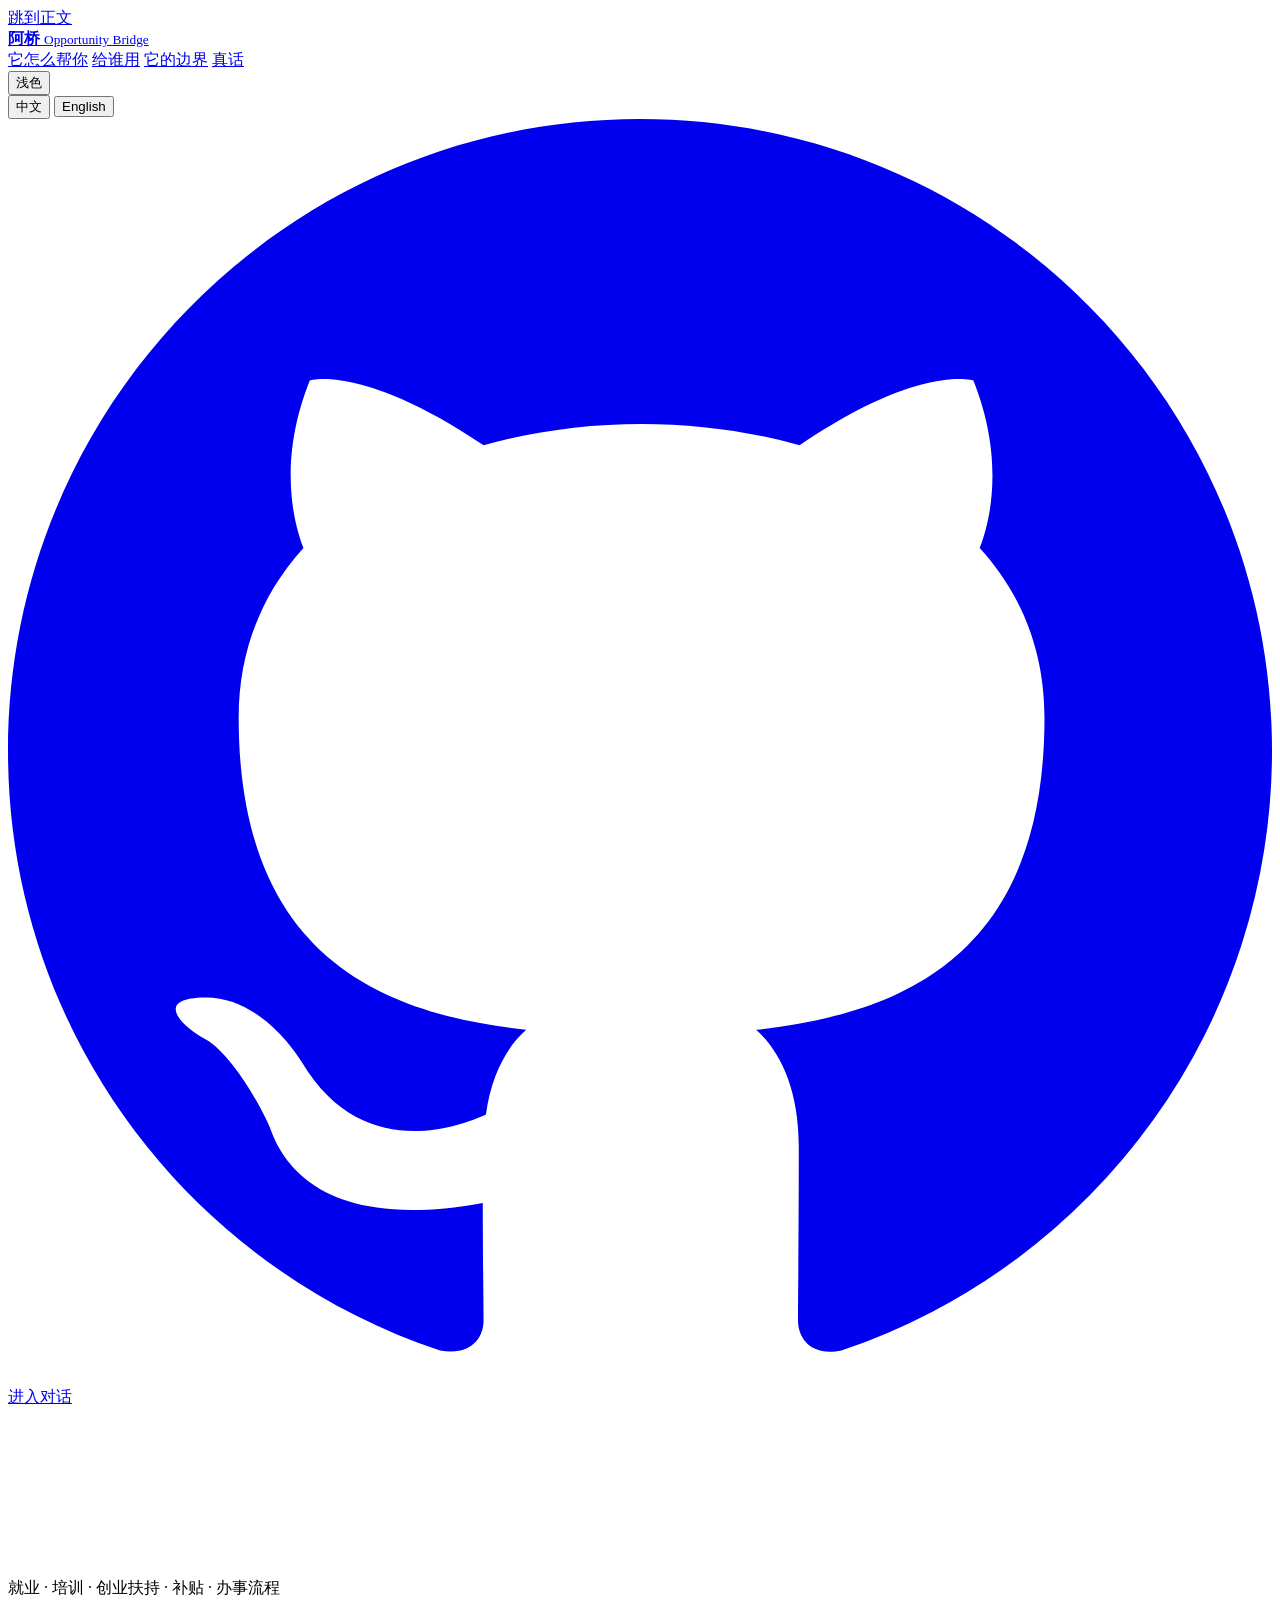
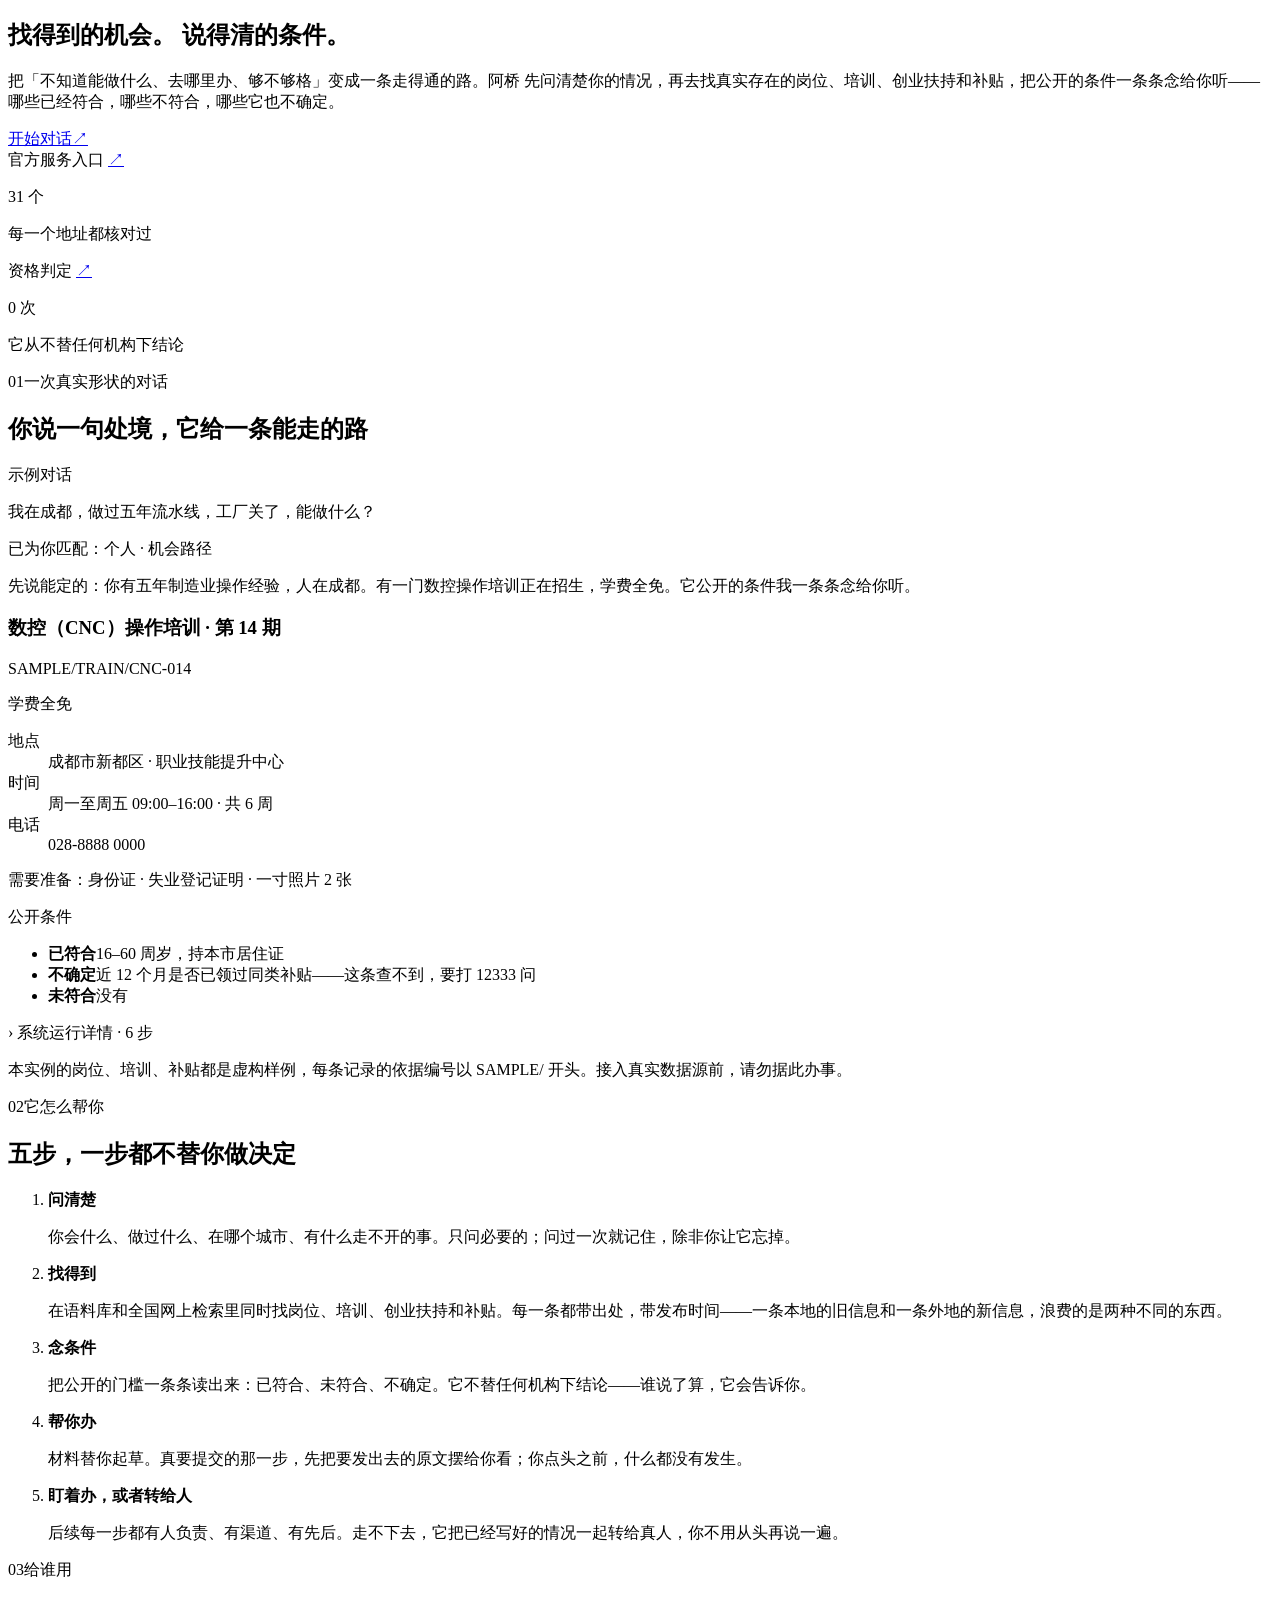
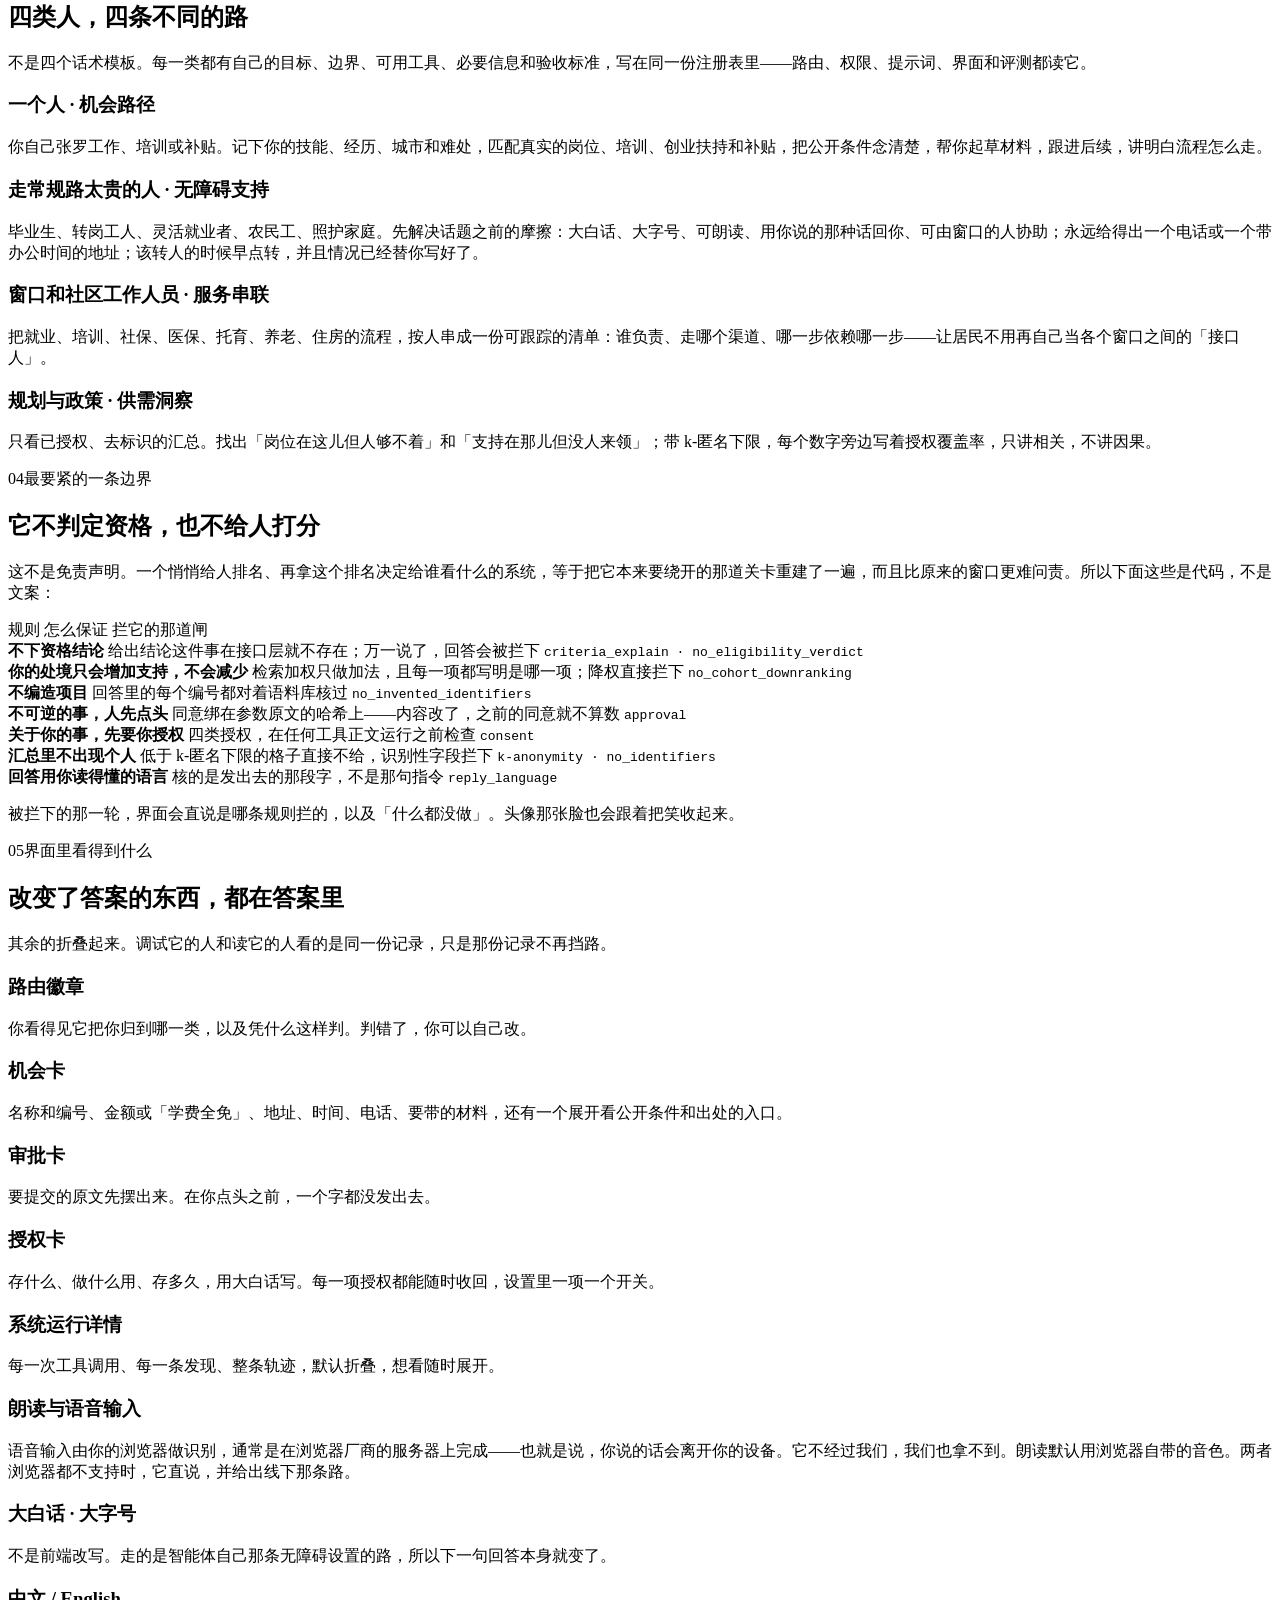
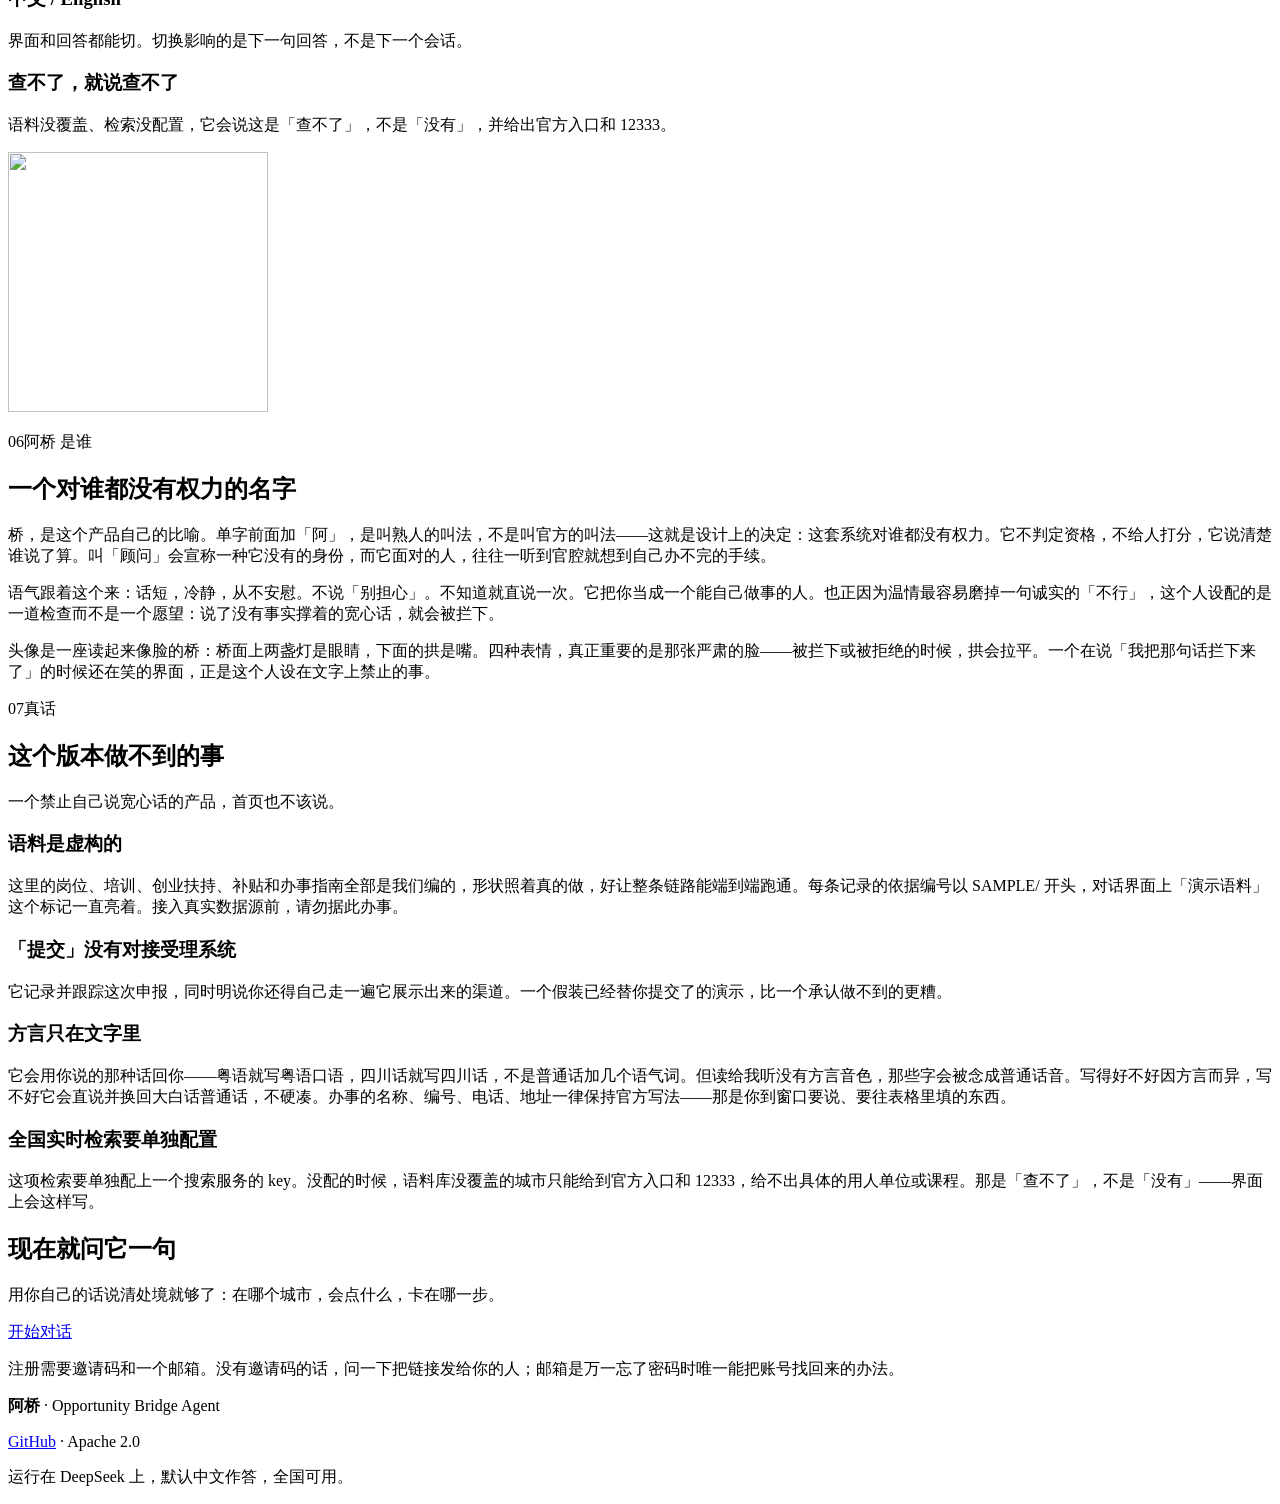
==== web/static/index.html @ f8ba8b07 "Stop the product telling people things that are not true Five findings from one review pass, each wi" ====
<!doctype html>
<html lang="zh-CN">
<head>
<meta charset="utf-8">
<meta name="viewport" content="width=device-width, initial-scale=1, viewport-fit=cover">
<title>阿桥 · Opportunity Bridge Agent</title>
<meta name="description" content="阿桥 把「不知道能做什么、去哪里办、够不够格」变成一条走得通的路：问清情况、找到真实的岗位培训补贴、把公开条件一条条念出来、帮你办完。它不判定资格，也不给人打分。">
<meta name="color-scheme" content="light dark">
<link rel="stylesheet" href="/tokens.css">
<link rel="stylesheet" href="/home.css">
<link rel="stylesheet" href="/avatar.css">
<!-- Set from avatar.js at boot so the tab icon and the in-page mark cannot drift. -->
<link rel="icon" id="favicon" href="data:,">
</head>
<body>

<!-- Two things have to happen before the first paint, or the reader sees them
     happen: the theme (otherwise a dark reader gets a white flash) and the `js`
     class (which is what lets the reveal animations start hidden — without it
     they must start VISIBLE, so a page whose script never arrives is still a
     page and not a blank column). Deliberately not a module: modules are
     deferred, and deferred is after the paint we are trying to get in front of. -->
<script>
  document.documentElement.classList.add("js");
  try {
    var th = localStorage.getItem("oba.theme");
    document.documentElement.dataset.theme =
      ["system", "light", "dark"].indexOf(th) >= 0 ? th : "light";
    if (localStorage.getItem("oba.locale") === "en") document.documentElement.lang = "en";
  } catch (e) { document.documentElement.dataset.theme = "light"; }
</script>

<a class="skip" href="#main" data-i18n="a11y.skipToMain">跳到正文</a>

<header class="nav">
  <div class="wrap nav-in">
    <a class="brand" href="/">
      <span class="brand-mark" id="navAvatar" aria-hidden="true"></span>
      <span class="brand-text">
        <b data-i18n="app.name">阿桥</b>
        <small>Opportunity Bridge</small>
      </span>
    </a>

    <nav class="nav-links" aria-label="Sections">
      <a href="#how" data-i18n="home.nav.how">它怎么帮你</a>
      <a href="#who" data-i18n="home.nav.who">给谁用</a>
      <a href="#boundary" data-i18n="home.nav.boundary">它的边界</a>
      <a href="#limits" data-i18n="home.nav.limits">真话</a>
    </nav>

    <div class="nav-tools">
      <!-- No data-i18n: the label is one of three strings depending on state,
           so setThemeLabel owns it, the same way the app's gate heading works. -->
      <button type="button" id="themeBtn" class="ghost" aria-live="polite">浅色</button>
      <div class="lang" role="group" data-i18n-aria="a11y.language" aria-label="语言">
        <button type="button" class="ghost" data-lang="zh-CN">中文</button>
        <button type="button" class="ghost" data-lang="en">English</button>
      </div>
      <!-- One icon, and it links somewhere that exists. The reference puts four
           social marks here; 阿桥 has a public repository and no Discord, no
           Reddit and no Twitter, and drawing marks for accounts nobody can
           follow is a lie told in SVG. -->
      <a class="nav-icon" href="https://github.com/damonleelcx/Opportunity-Bridge-Agent"
         rel="noopener" data-i18n-aria="a11y.sourceCode" aria-label="GitHub">
        <svg viewBox="0 0 16 16" fill="currentColor" aria-hidden="true"><path d="M8 0C3.58 0 0 3.58 0 8c0 3.54 2.29 6.53 5.47 7.59.4.07.55-.17.55-.38 0-.19-.01-.82-.01-1.49-2.01.37-2.53-.49-2.69-.94-.09-.23-.48-.94-.82-1.13-.28-.15-.68-.52-.01-.53.63-.01 1.08.58 1.23.82.72 1.21 1.87.87 2.33.66.07-.52.28-.87.51-1.07-1.78-.2-3.64-.89-3.64-3.95 0-.87.31-1.59.82-2.15-.08-.2-.36-1.02.08-2.12 0 0 .67-.21 2.2.82.64-.18 1.32-.27 2-.27s1.36.09 2 .27c1.53-1.04 2.2-.82 2.2-.82.44 1.1.16 1.92.08 2.12.51.56.82 1.27.82 2.15 0 3.07-1.87 3.75-3.65 3.95.29.25.54.73.54 1.48 0 1.07-.01 1.93-.01 2.2 0 .21.15.46.55.38A8.01 8.01 0 0 0 16 8c0-4.42-3.58-8-8-8z"/></svg>
      </a>
      <a class="cta cta-sm" href="/app" data-i18n="home.cta.enter">进入对话</a>
    </div>
  </div>
</header>

<main id="main">

<!-- ── hero ──────────────────────────────────────────────────────────────── -->
<section class="hero">
  <!-- Dust, then the bubble, then the words. The bubble is the only thing on
       this page with colour in it, which is the whole composition: plain white
       type over one luminous object. Tinting the headline would flatten it. -->
  <div class="stars" aria-hidden="true"></div>

  <!-- The bubble. ThreeUI's "Liquid Form" shader, raymarched on WebGL and
       tinted from the page's own --bub-* tokens, so it is gold on the dark
       theme and violet on the light one. Vendored (MIT) rather than depended
       on; see the header of liquid-form.js for the source and for what was
       changed. Replaces a video of a recorded mockup, whose usable crop turned
       out to sit entirely inside the bubble and so carried no silhouette. -->
  <div class="bubble-wrap" aria-hidden="true">
    <canvas class="bubble-gl"></canvas>
  </div>
  </div>
  </div>

  <div class="wrap hero-in">
    <p class="eyebrow reveal" data-i18n="home.hero.eyebrow">就业 · 培训 · 创业扶持 · 补贴 · 办事流程</p>

    <h1 class="reveal">
      <span data-i18n="home.hero.title">找得到的机会。</span>
      <span data-i18n="home.hero.title2">说得清的条件。</span>
    </h1>

    <p class="lede reveal" data-i18n="home.hero.lede">把「不知道能做什么、去哪里办、够不够格」变成一条走得通的路。阿桥 先问清楚你的情况，再去找真实存在的岗位、培训、创业扶持和补贴，把公开的条件一条条念给你听——哪些已经符合，哪些不符合，哪些它也不确定。</p>

    <div class="hero-act reveal">
      <a class="cta cta-lg" href="/app"><span data-i18n="home.hero.start">开始对话</span><span class="cta-arrow" aria-hidden="true">↗</span></a>
    </div>

  </div>

  <!-- A sibling of .hero-in, not a child of it. Absolute positioning resolves
       against the nearest POSITIONED ancestor, and .hero-in is relative — so
       while these lived inside it they were pinned to the text block and landed
       across the headline at every width. Out here the containing block is
       .hero, which is the tall one with the bubble in it.

       Above 860px the wrapper dissolves (display: contents) and each panel
       floats over the bubble where the reference puts them. Below that it
       becomes a real grid and they stack under the button, because two absolute
       panels over a bubble is a desktop composition and on a phone it is just
       three things on top of each other. -->
  <div class="stats">

      <!-- Both numbers are real. 31 is the count in data/service_directory.json;
           0 is the number of eligibility verdicts this product will ever issue,
           which is the thesis of the whole thing and the only figure worth
           setting that large. -->
      <div class="stat stat-a glass reveal">
        <div class="stat-top">
          <span class="stat-label" data-i18n="home.stat.aLabel">官方服务入口</span>
          <a class="stat-go" href="#how" aria-hidden="true" tabindex="-1">↗</a>
        </div>
        <p class="stat-val" data-i18n="home.stat.aVal">31 个</p>
        <p class="stat-sub" data-i18n="home.stat.aSub">每一个地址都核对过</p>
        <div class="stat-bar"><i style="width:100%"></i></div>
      </div>

      <div class="stat stat-b glass reveal">
        <div class="stat-top">
          <span class="stat-label" data-i18n="home.stat.bLabel">资格判定</span>
          <a class="stat-go" href="#boundary" aria-hidden="true" tabindex="-1">↗</a>
        </div>
        <p class="stat-val" data-i18n="home.stat.bVal">0 次</p>
        <p class="stat-sub" data-i18n="home.stat.bSub">它从不替任何机构下结论</p>
        <div class="stat-bar"><i style="width:0"></i></div>
      </div>
  </div>
</section>

<!-- ── what it actually looks like ───────────────────────────────────────── -->
<section class="section preview-sec">
  <div class="wrap">
    <p class="s-label reveal"><span class="s-num">01</span><span data-i18n="home.preview.label">一次真实形状的对话</span></p>
    <h2 class="reveal" data-i18n="home.preview.title">你说一句处境，它给一条能走的路</h2>

    <div class="chat glass reveal">
      <p class="chat-tag" data-i18n="home.preview.sample">示例对话</p>

      <div class="bubble-you" data-i18n="home.preview.ask">我在成都，做过五年流水线，工厂关了，能做什么？</div>

      <div class="turn">
        <span class="turn-face" id="chatAvatar" aria-hidden="true"></span>
        <div class="turn-body">
          <p class="badge" data-i18n="home.preview.badge">已为你匹配：个人 · 机会路径</p>
          <p class="say" data-i18n="home.preview.say">先说能定的：你有五年制造业操作经验，人在成都。有一门数控操作培训正在招生，学费全免。它公开的条件我一条条念给你听。</p>

          <article class="ocard">
            <header class="ocard-head">
              <h3 data-i18n="home.preview.cardTitle">数控（CNC）操作培训 · 第 14 期</h3>
              <span class="ocard-id">SAMPLE/TRAIN/CNC-014</span>
            </header>
            <p class="tag-free" data-i18n="home.preview.free">学费全免</p>
            <dl class="ocard-meta">
              <div><dt data-i18n="home.preview.whereLabel">地点</dt><dd data-i18n="home.preview.where">成都市新都区 · 职业技能提升中心</dd></div>
              <div><dt data-i18n="home.preview.whenLabel">时间</dt><dd data-i18n="home.preview.when">周一至周五 09:00–16:00 · 共 6 周</dd></div>
              <div><dt data-i18n="home.preview.callLabel">电话</dt><dd>028-8888 0000</dd></div>
            </dl>
            <p class="ocard-need" data-i18n="home.preview.need">需要准备：身份证 · 失业登记证明 · 一寸照片 2 张</p>

            <p class="crit-title" data-i18n="home.preview.critTitle">公开条件</p>
            <ul class="crit">
              <li class="is-ok"><b data-i18n="home.preview.metLabel">已符合</b><span data-i18n="home.preview.met">16–60 周岁，持本市居住证</span></li>
              <li class="is-unknown"><b data-i18n="home.preview.unknownLabel">不确定</b><span data-i18n="home.preview.unknown">近 12 个月是否已领过同类补贴——这条查不到，要打 12333 问</span></li>
              <li class="is-unmet"><b data-i18n="home.preview.unmetLabel">未符合</b><span data-i18n="home.preview.unmet">没有</span></li>
            </ul>
          </article>

          <p class="trace" data-i18n="home.preview.trace">› 系统运行详情 · 6 步</p>
        </div>
      </div>

      <p class="chat-foot" data-i18n="home.preview.disclaimer">本实例的岗位、培训、补贴都是虚构样例，每条记录的依据编号以 SAMPLE/ 开头。接入真实数据源前，请勿据此办事。</p>
    </div>
  </div>
</section>

<!-- ── how ───────────────────────────────────────────────────────────────── -->
<section class="section" id="how">
  <div class="wrap">
    <p class="s-label reveal"><span class="s-num">02</span><span data-i18n="home.how.label">它怎么帮你</span></p>
    <h2 class="reveal" data-i18n="home.how.title">五步，一步都不替你做决定</h2>

    <ol class="steps">
      <li class="reveal"><b data-i18n="home.how.s1t">问清楚</b><p data-i18n="home.how.s1b">你会什么、做过什么、在哪个城市、有什么走不开的事。只问必要的；问过一次就记住，除非你让它忘掉。</p></li>
      <li class="reveal"><b data-i18n="home.how.s2t">找得到</b><p data-i18n="home.how.s2b">在语料库和全国网上检索里同时找岗位、培训、创业扶持和补贴。每一条都带出处，带发布时间——一条本地的旧信息和一条外地的新信息，浪费的是两种不同的东西。</p></li>
      <li class="reveal"><b data-i18n="home.how.s3t">念条件</b><p data-i18n="home.how.s3b">把公开的门槛一条条读出来：已符合、未符合、不确定。它不替任何机构下结论——谁说了算，它会告诉你。</p></li>
      <li class="reveal"><b data-i18n="home.how.s4t">帮你办</b><p data-i18n="home.how.s4b">材料替你起草。真要提交的那一步，先把要发出去的原文摆给你看；你点头之前，什么都没有发生。</p></li>
      <li class="reveal"><b data-i18n="home.how.s5t">盯着办，或者转给人</b><p data-i18n="home.how.s5b">后续每一步都有人负责、有渠道、有先后。走不下去，它把已经写好的情况一起转给真人，你不用从头再说一遍。</p></li>
    </ol>
  </div>
</section>

<!-- ── who ───────────────────────────────────────────────────────────────── -->
<section class="section" id="who">
  <div class="wrap">
    <p class="s-label reveal"><span class="s-num">03</span><span data-i18n="home.who.label">给谁用</span></p>
    <h2 class="reveal" data-i18n="home.who.title">四类人，四条不同的路</h2>
    <p class="sub reveal" data-i18n="home.who.sub">不是四个话术模板。每一类都有自己的目标、边界、可用工具、必要信息和验收标准，写在同一份注册表里——路由、权限、提示词、界面和评测都读它。</p>

    <div class="grid grid-2">
      <article class="card glass reveal">
        <span class="ico card-ico" data-icon="user" aria-hidden="true"></span>
        <h3 data-i18n="home.who.a1t">一个人 · 机会路径</h3>
        <p data-i18n="home.who.a1b">你自己张罗工作、培训或补贴。记下你的技能、经历、城市和难处，匹配真实的岗位、培训、创业扶持和补贴，把公开条件念清楚，帮你起草材料，跟进后续，讲明白流程怎么走。</p>
      </article>
      <article class="card glass reveal">
        <span class="ico card-ico" data-icon="cap" aria-hidden="true"></span>
        <h3 data-i18n="home.who.a2t">走常规路太贵的人 · 无障碍支持</h3>
        <p data-i18n="home.who.a2b">毕业生、转岗工人、灵活就业者、农民工、照护家庭。先解决话题之前的摩擦：大白话、大字号、可朗读、用你说的那种话回你、可由窗口的人协助；永远给得出一个电话或一个带办公时间的地址；该转人的时候早点转，并且情况已经替你写好了。</p>
      </article>
      <article class="card glass reveal">
        <span class="ico card-ico" data-icon="route" aria-hidden="true"></span>
        <h3 data-i18n="home.who.a3t">窗口和社区工作人员 · 服务串联</h3>
        <p data-i18n="home.who.a3b">把就业、培训、社保、医保、托育、养老、住房的流程，按人串成一份可跟踪的清单：谁负责、走哪个渠道、哪一步依赖哪一步——让居民不用再自己当各个窗口之间的「接口人」。</p>
      </article>
      <article class="card glass reveal">
        <span class="ico card-ico" data-icon="gear" aria-hidden="true"></span>
        <h3 data-i18n="home.who.a4t">规划与政策 · 供需洞察</h3>
        <p data-i18n="home.who.a4b">只看已授权、去标识的汇总。找出「岗位在这儿但人够不着」和「支持在那儿但没人来领」；带 k-匿名下限，每个数字旁边写着授权覆盖率，只讲相关，不讲因果。</p>
      </article>
    </div>
  </div>
</section>

<!-- ── boundary ──────────────────────────────────────────────────────────── -->
<section class="section band" id="boundary">
  <div class="wrap">
    <p class="s-label reveal"><span class="s-num">04</span><span data-i18n="home.bound.label">最要紧的一条边界</span></p>
    <h2 class="reveal" data-i18n="home.bound.title">它不判定资格，也不给人打分</h2>
    <p class="sub reveal" data-i18n="home.bound.sub">这不是免责声明。一个悄悄给人排名、再拿这个排名决定给谁看什么的系统，等于把它本来要绕开的那道关卡重建了一遍，而且比原来的窗口更难问责。所以下面这些是代码，不是文案：</p>

    <!-- Three columns, and the third is the point: the identifier of the guard
         that actually fires. It carries no data-i18n because it is a symbol in
         the source, not prose — translating it would name something that does
         not exist. Keeping it out of the swept text is also what lets the other
         two columns stay plain strings; setLocale writes textContent, so any
         markup inside a swept element would come back as literal angle brackets. -->
    <div class="rules glass reveal">
      <div class="rule-hd">
        <span data-i18n="home.bound.colRule">规则</span>
        <span data-i18n="home.bound.colBy">怎么保证</span>
        <span data-i18n="home.bound.colGuard">拦它的那道闸</span>
      </div>
      <div class="rule">
        <b data-i18n="home.bound.r1">不下资格结论</b>
        <span data-i18n="home.bound.r1b">给出结论这件事在接口层就不存在；万一说了，回答会被拦下</span>
        <code>criteria_explain · no_eligibility_verdict</code>
      </div>
      <div class="rule">
        <b data-i18n="home.bound.r2">你的处境只会增加支持，不会减少</b>
        <span data-i18n="home.bound.r2b">检索加权只做加法，且每一项都写明是哪一项；降权直接拦下</span>
        <code>no_cohort_downranking</code>
      </div>
      <div class="rule">
        <b data-i18n="home.bound.r3">不编造项目</b>
        <span data-i18n="home.bound.r3b">回答里的每个编号都对着语料库核过</span>
        <code>no_invented_identifiers</code>
      </div>
      <div class="rule">
        <b data-i18n="home.bound.r4">不可逆的事，人先点头</b>
        <span data-i18n="home.bound.r4b">同意绑在参数原文的哈希上——内容改了，之前的同意就不算数</span>
        <code>approval</code>
      </div>
      <div class="rule">
        <b data-i18n="home.bound.r5">关于你的事，先要你授权</b>
        <span data-i18n="home.bound.r5b">四类授权，在任何工具正文运行之前检查</span>
        <code>consent</code>
      </div>
      <div class="rule">
        <b data-i18n="home.bound.r6">汇总里不出现个人</b>
        <span data-i18n="home.bound.r6b">低于 k-匿名下限的格子直接不给，识别性字段拦下</span>
        <code>k-anonymity · no_identifiers</code>
      </div>
      <div class="rule">
        <b data-i18n="home.bound.r7">回答用你读得懂的语言</b>
        <span data-i18n="home.bound.r7b">核的是发出去的那段字，不是那句指令</span>
        <code>reply_language</code>
      </div>
    </div>

    <p class="note reveal" data-i18n="home.bound.note">被拦下的那一轮，界面会直说是哪条规则拦的，以及「什么都没做」。头像那张脸也会跟着把笑收起来。</p>
  </div>
</section>

<!-- ── interface ─────────────────────────────────────────────────────────── -->
<section class="section">
  <div class="wrap">
    <p class="s-label reveal"><span class="s-num">05</span><span data-i18n="home.feat.label">界面里看得到什么</span></p>
    <h2 class="reveal" data-i18n="home.feat.title">改变了答案的东西，都在答案里</h2>
    <p class="sub reveal" data-i18n="home.feat.sub">其余的折叠起来。调试它的人和读它的人看的是同一份记录，只是那份记录不再挡路。</p>

    <div class="grid grid-3">
      <article class="card sm glass reveal"><span class="ico card-ico" data-icon="route" aria-hidden="true"></span><h3 data-i18n="home.feat.f1t">路由徽章</h3><p data-i18n="home.feat.f1b">你看得见它把你归到哪一类，以及凭什么这样判。判错了，你可以自己改。</p></article>
      <article class="card sm glass reveal"><span class="ico card-ico" data-icon="pin" aria-hidden="true"></span><h3 data-i18n="home.feat.f2t">机会卡</h3><p data-i18n="home.feat.f2b">名称和编号、金额或「学费全免」、地址、时间、电话、要带的材料，还有一个展开看公开条件和出处的入口。</p></article>
      <article class="card sm glass reveal"><span class="ico card-ico" data-icon="check" aria-hidden="true"></span><h3 data-i18n="home.feat.f3t">审批卡</h3><p data-i18n="home.feat.f3b">要提交的原文先摆出来。在你点头之前，一个字都没发出去。</p></article>
      <article class="card sm glass reveal"><span class="ico card-ico" data-icon="user" aria-hidden="true"></span><h3 data-i18n="home.feat.f4t">授权卡</h3><p data-i18n="home.feat.f4b">存什么、做什么用、存多久，用大白话写。每一项授权都能随时收回，设置里一项一个开关。</p></article>
      <article class="card sm glass reveal"><span class="ico card-ico" data-icon="gear" aria-hidden="true"></span><h3 data-i18n="home.feat.f5t">系统运行详情</h3><p data-i18n="home.feat.f5b">每一次工具调用、每一条发现、整条轨迹，默认折叠，想看随时展开。</p></article>
      <article class="card sm glass reveal"><span class="ico card-ico" data-icon="mic" aria-hidden="true"></span><h3 data-i18n="home.feat.f6t">朗读与语音输入</h3><p data-i18n="home.feat.f6b">语音输入由你的浏览器做识别，通常是在浏览器厂商的服务器上完成——也就是说，你说的话会离开你的设备。它不经过我们，我们也拿不到。朗读默认用浏览器自带的音色。两者浏览器都不支持时，它直说，并给出线下那条路。</p><!-- Filled from /api/health by home.js: whether THIS deployment sends answer text to a
           speech vendor. See docs/bugfix/2026-08-31-the-privacy-claim-was-false.md -->
        <p class="tally" id="speechVendor" hidden></p></article>
      <article class="card sm glass reveal"><span class="ico card-ico" data-icon="eye" aria-hidden="true"></span><h3 data-i18n="home.feat.f7t">大白话 · 大字号</h3><p data-i18n="home.feat.f7b">不是前端改写。走的是智能体自己那条无障碍设置的路，所以下一句回答本身就变了。</p></article>
      <article class="card sm glass reveal"><span class="ico card-ico" data-icon="chat" aria-hidden="true"></span><h3 data-i18n="home.feat.f8t">中文 / English</h3><p data-i18n="home.feat.f8b">界面和回答都能切。切换影响的是下一句回答，不是下一个会话。</p></article>
      <article class="card sm glass reveal"><span class="ico card-ico" data-icon="alert" aria-hidden="true"></span><h3 data-i18n="home.feat.f9t">查不了，就说查不了</h3><p data-i18n="home.feat.f9b">语料没覆盖、检索没配置，它会说这是「查不了」，不是「没有」，并给出官方入口和 12333。</p></article>
    </div>
  </div>
</section>

<!-- ── voice ─────────────────────────────────────────────────────────────── -->
<section class="section band">
  <div class="wrap voice">
    <div class="voice-art reveal">
      <img src="/mascot.png" alt="" width="260" height="260">
      <span class="voice-mark" id="voiceAvatar" aria-hidden="true"></span>
    </div>
    <div class="voice-text">
      <p class="s-label reveal"><span class="s-num">06</span><span data-i18n="home.voice.label">阿桥 是谁</span></p>
      <h2 class="reveal" data-i18n="home.voice.title">一个对谁都没有权力的名字</h2>
      <p class="reveal" data-i18n="home.voice.p1">桥，是这个产品自己的比喻。单字前面加「阿」，是叫熟人的叫法，不是叫官方的叫法——这就是设计上的决定：这套系统对谁都没有权力。它不判定资格，不给人打分，它说清楚谁说了算。叫「顾问」会宣称一种它没有的身份，而它面对的人，往往一听到官腔就想到自己办不完的手续。</p>
      <p class="reveal" data-i18n="home.voice.p2">语气跟着这个来：话短，冷静，从不安慰。不说「别担心」。不知道就直说一次。它把你当成一个能自己做事的人。也正因为温情最容易磨掉一句诚实的「不行」，这个人设配的是一道检查而不是一个愿望：说了没有事实撑着的宽心话，就会被拦下。</p>
      <p class="reveal" data-i18n="home.voice.p3">头像是一座读起来像脸的桥：桥面上两盏灯是眼睛，下面的拱是嘴。四种表情，真正重要的是那张严肃的脸——被拦下或被拒绝的时候，拱会拉平。一个在说「我把那句话拦下来了」的时候还在笑的界面，正是这个人设在文字上禁止的事。</p>
    </div>
  </div>
</section>

<!-- ── limits ────────────────────────────────────────────────────────────── -->
<section class="section" id="limits">
  <div class="wrap">
    <p class="s-label reveal"><span class="s-num">07</span><span data-i18n="home.limits.label">真话</span></p>
    <h2 class="reveal" data-i18n="home.limits.title">这个版本做不到的事</h2>
    <p class="sub reveal" data-i18n="home.limits.sub">一个禁止自己说宽心话的产品，首页也不该说。</p>

    <div class="grid grid-2">
      <article class="card warn glass reveal"><h3 data-i18n="home.limits.l1t">语料是虚构的</h3><p data-i18n="home.limits.l1b">这里的岗位、培训、创业扶持、补贴和办事指南全部是我们编的，形状照着真的做，好让整条链路能端到端跑通。每条记录的依据编号以 SAMPLE/ 开头，对话界面上「演示语料」这个标记一直亮着。接入真实数据源前，请勿据此办事。</p><!-- Filled from /api/meta by home.js, empty until it answers: the count must have one
           producer, and the claim above must still read correctly when the request does not
           arrive. See docs/bugfix/2026-08-31-honest-limits-were-not-honest.md -->
        <p class="tally" id="corpusTally" hidden></p></article>
      <article class="card warn glass reveal"><h3 data-i18n="home.limits.l2t">「提交」没有对接受理系统</h3><p data-i18n="home.limits.l2b">它记录并跟踪这次申报，同时明说你还得自己走一遍它展示出来的渠道。一个假装已经替你提交了的演示，比一个承认做不到的更糟。</p></article>
      <article class="card warn glass reveal"><h3 data-i18n="home.limits.l3t">方言只在文字里</h3><p data-i18n="home.limits.l3b">它会用你说的那种话回你——粤语就写粤语口语，四川话就写四川话，不是普通话加几个语气词。但读给我听没有方言音色，那些字会被念成普通话音。写得好不好因方言而异，写不好它会直说并换回大白话普通话，不硬凑。办事的名称、编号、电话、地址一律保持官方写法——那是你到窗口要说、要往表格里填的东西。</p></article>
      <article class="card warn glass reveal"><h3 data-i18n="home.limits.l4t">全国实时检索要单独配置</h3><p data-i18n="home.limits.l4b">这项检索要单独配上一个搜索服务的 key。没配的时候，语料库没覆盖的城市只能给到官方入口和 12333，给不出具体的用人单位或课程。那是「查不了」，不是「没有」——界面上会这样写。</p><!-- Filled from /api/meta by home.js: whether THIS deployment has the lookup. Empty
           until it answers, so the limitation still reads correctly on its own. -->
        <p class="tally" id="liveStatus" hidden></p></article>
    </div>
  </div>
</section>

<!-- ── cta ───────────────────────────────────────────────────────────────── -->
<section class="section end">
  <div class="wrap end-in reveal">
    <h2 data-i18n="home.end.title">现在就问它一句</h2>
    <p data-i18n="home.end.lede">用你自己的话说清处境就够了：在哪个城市，会点什么，卡在哪一步。</p>
    <a class="cta cta-lg" href="/app" data-i18n="home.hero.start">开始对话</a>
    <p class="note" data-i18n="home.end.note">注册需要邀请码和一个邮箱。没有邀请码的话，问一下把链接发给你的人；邮箱是万一忘了密码时唯一能把账号找回来的办法。</p>
  </div>
</section>

</main>

<footer class="foot">
  <div class="wrap foot-in">
    <p><b data-i18n="app.name">阿桥</b> · Opportunity Bridge Agent</p>
    <p class="foot-links">
      <a href="https://github.com/damonleelcx/Opportunity-Bridge-Agent" rel="noopener">GitHub</a>
      <span aria-hidden="true">·</span>
      <span data-i18n="home.foot.licence">Apache 2.0</span>
    </p>
    <p class="foot-note" data-i18n="home.foot.note">运行在 DeepSeek 上，默认中文作答，全国可用。</p>
  </div>
</footer>

<script type="module" src="/home.js"></script>
</body>
</html>
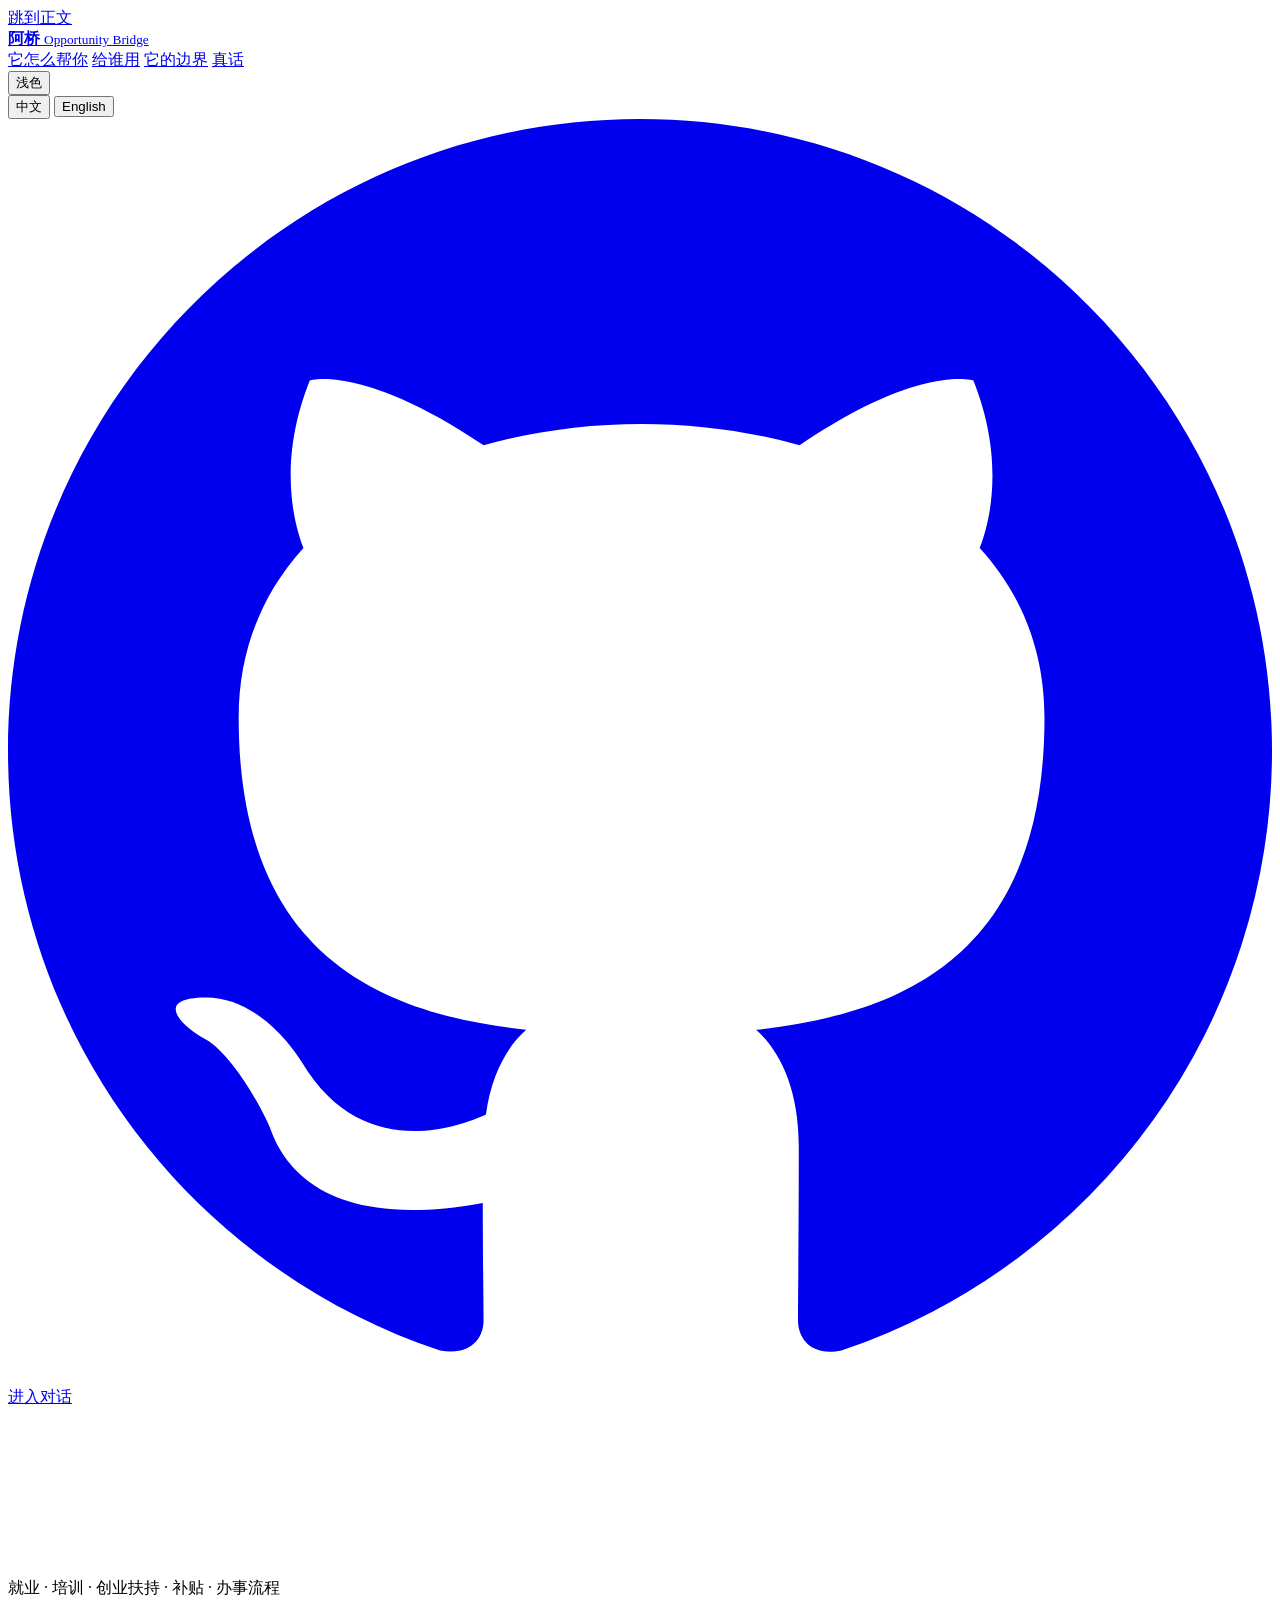
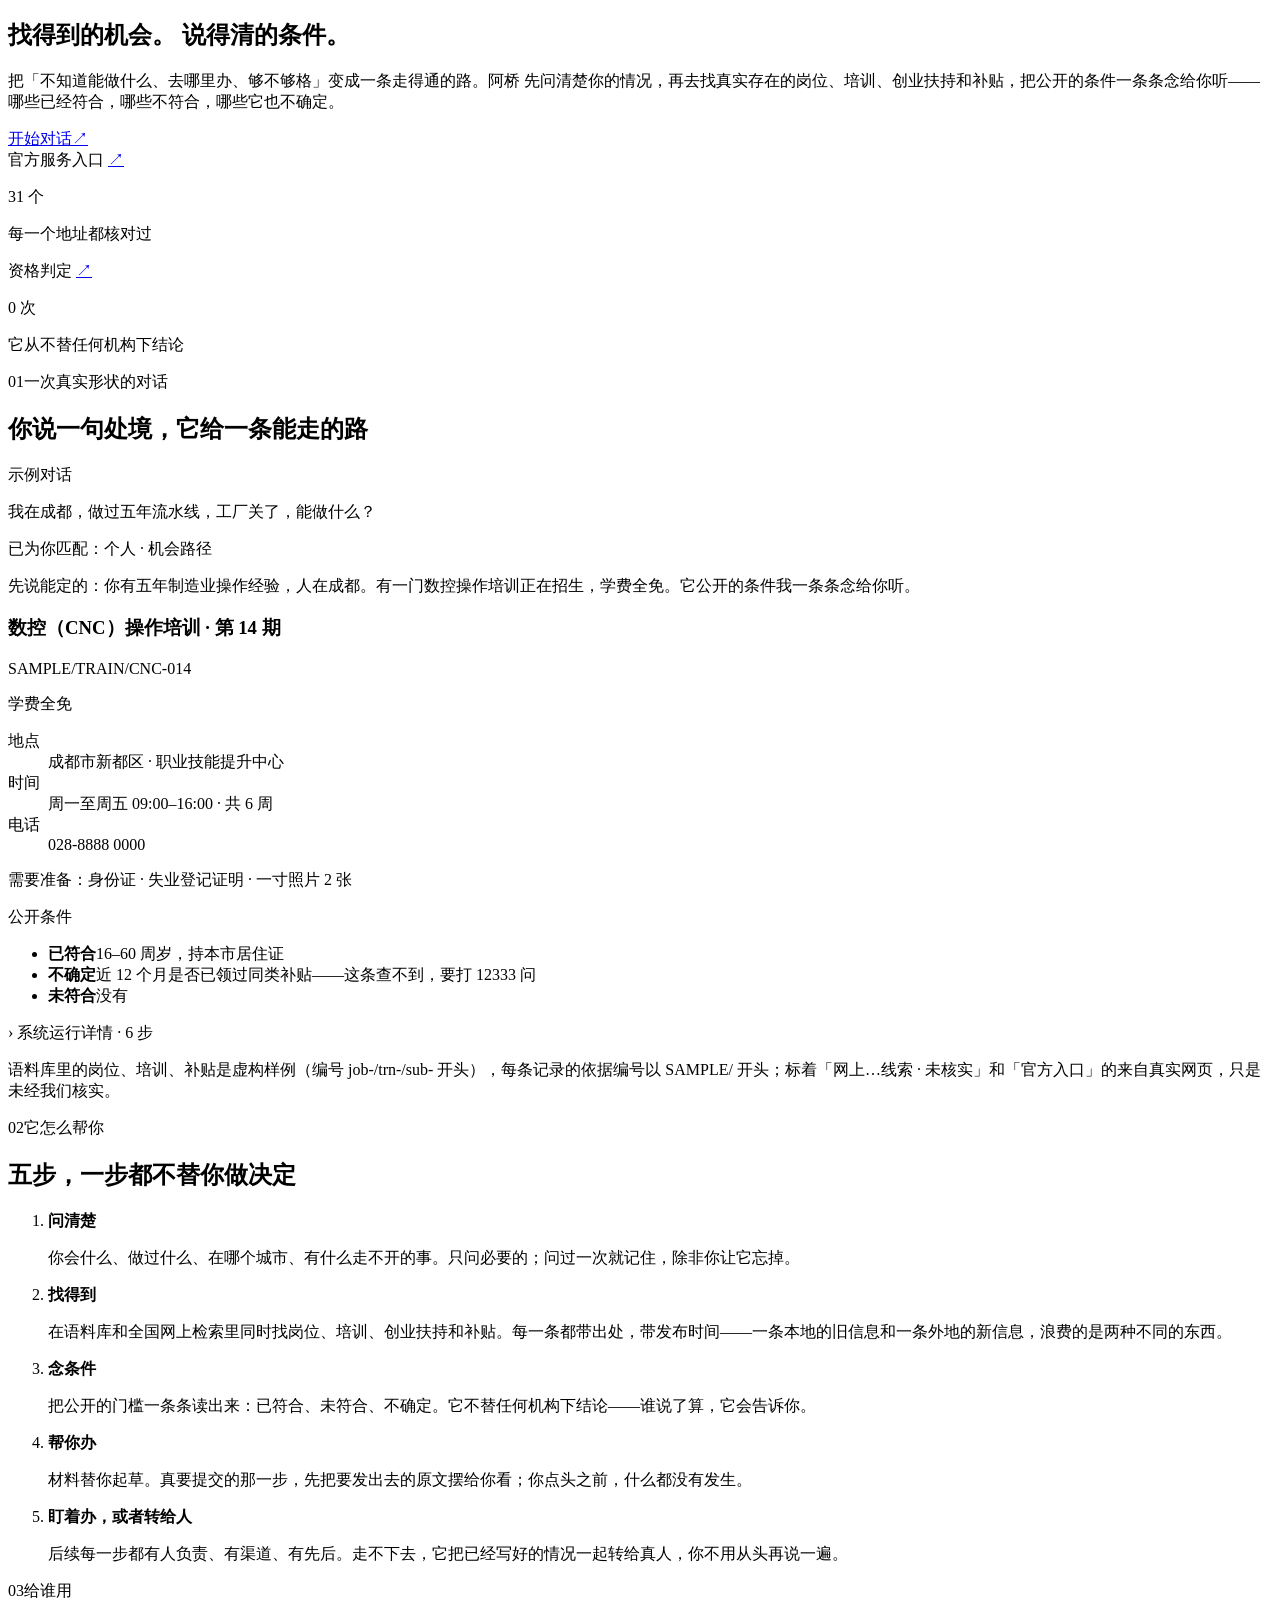
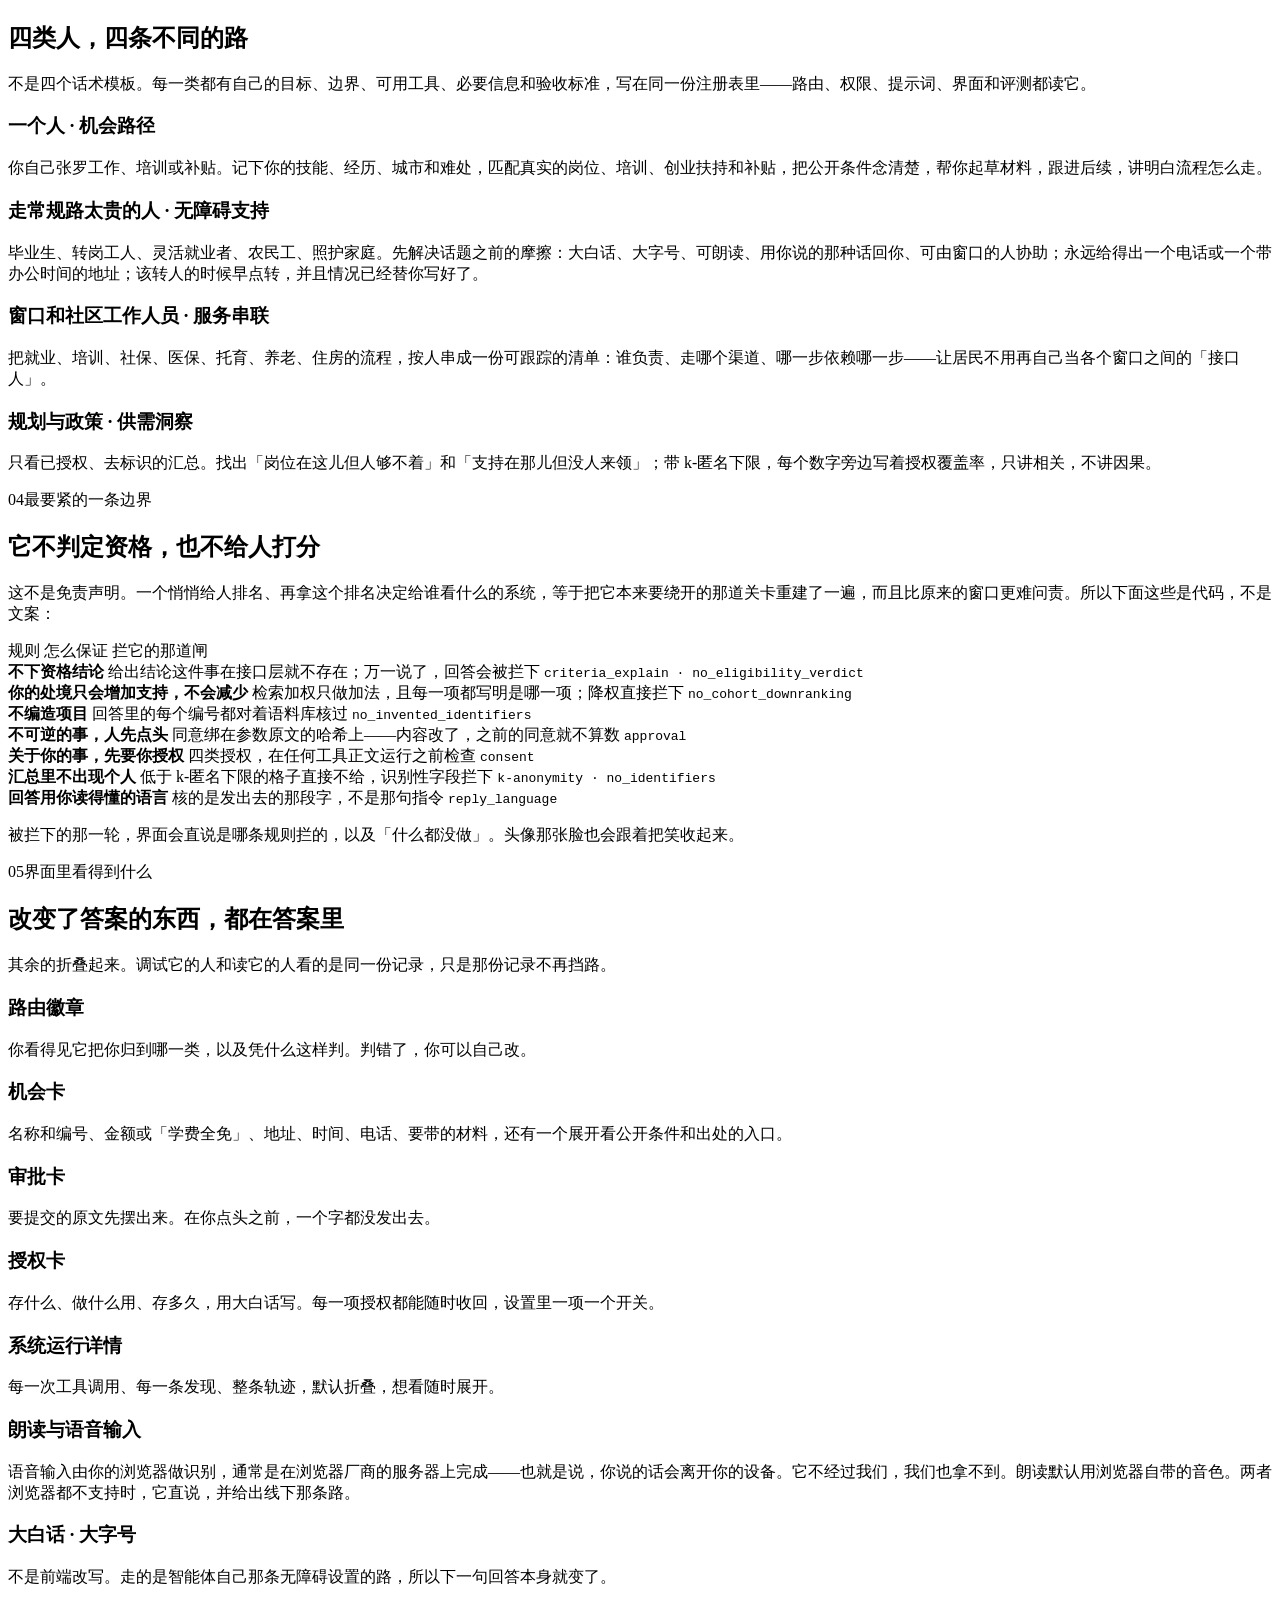
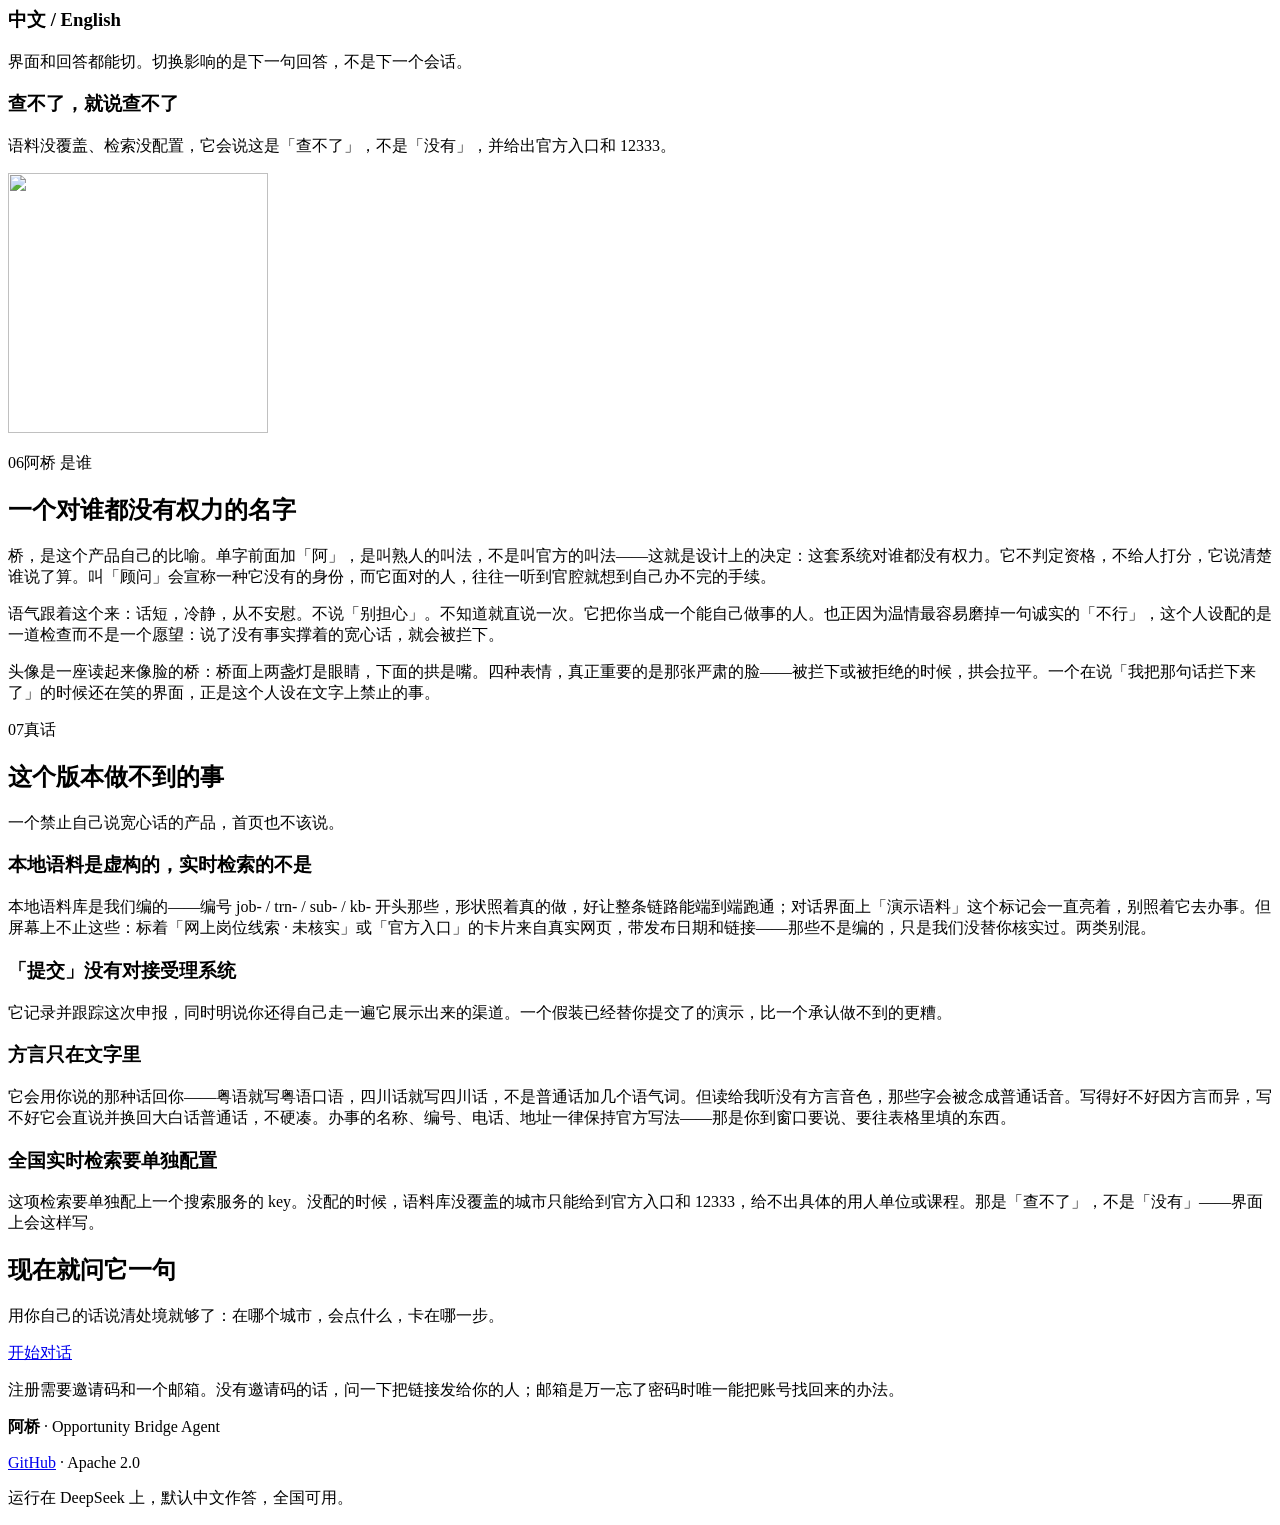
==== commit a2018b11: "Say which results are invented and which are real The corpus is still ours: 26 records at organisati" ====
--- a/web/static/index.html
+++ b/web/static/index.html
@@ -188,7 +188,7 @@
         </div>
       </div>
 
-      <p class="chat-foot" data-i18n="home.preview.disclaimer">本实例的岗位、培训、补贴都是虚构样例，每条记录的依据编号以 SAMPLE/ 开头。接入真实数据源前，请勿据此办事。</p>
+      <p class="chat-foot" data-i18n="home.preview.disclaimer">语料库里的岗位、培训、补贴是虚构样例（编号 job-/trn-/sub- 开头），每条记录的依据编号以 SAMPLE/ 开头；标着「网上…线索 · 未核实」和「官方入口」的来自真实网页，只是未经我们核实。</p>
     </div>
   </div>
 </section>
@@ -349,7 +349,7 @@
     <p class="sub reveal" data-i18n="home.limits.sub">一个禁止自己说宽心话的产品，首页也不该说。</p>
 
     <div class="grid grid-2">
-      <article class="card warn glass reveal"><h3 data-i18n="home.limits.l1t">语料是虚构的</h3><p data-i18n="home.limits.l1b">这里的岗位、培训、创业扶持、补贴和办事指南全部是我们编的，形状照着真的做，好让整条链路能端到端跑通。每条记录的依据编号以 SAMPLE/ 开头，对话界面上「演示语料」这个标记一直亮着。接入真实数据源前，请勿据此办事。</p><!-- Filled from /api/meta by home.js, empty until it answers: the count must have one
+      <article class="card warn glass reveal"><h3 data-i18n="home.limits.l1t">本地语料是虚构的，实时检索的不是</h3><p data-i18n="home.limits.l1b">本地语料库是我们编的——编号 job- / trn- / sub- / kb- 开头那些，形状照着真的做，好让整条链路能端到端跑通；对话界面上「演示语料」这个标记会一直亮着，别照着它去办事。但屏幕上不止这些：标着「网上岗位线索 · 未核实」或「官方入口」的卡片来自真实网页，带发布日期和链接——那些不是编的，只是我们没替你核实过。两类别混。</p><!-- Filled from /api/meta by home.js, empty until it answers: the count must have one
            producer, and the claim above must still read correctly when the request does not
            arrive. See docs/bugfix/2026-08-31-honest-limits-were-not-honest.md -->
         <p class="tally" id="corpusTally" hidden></p></article>
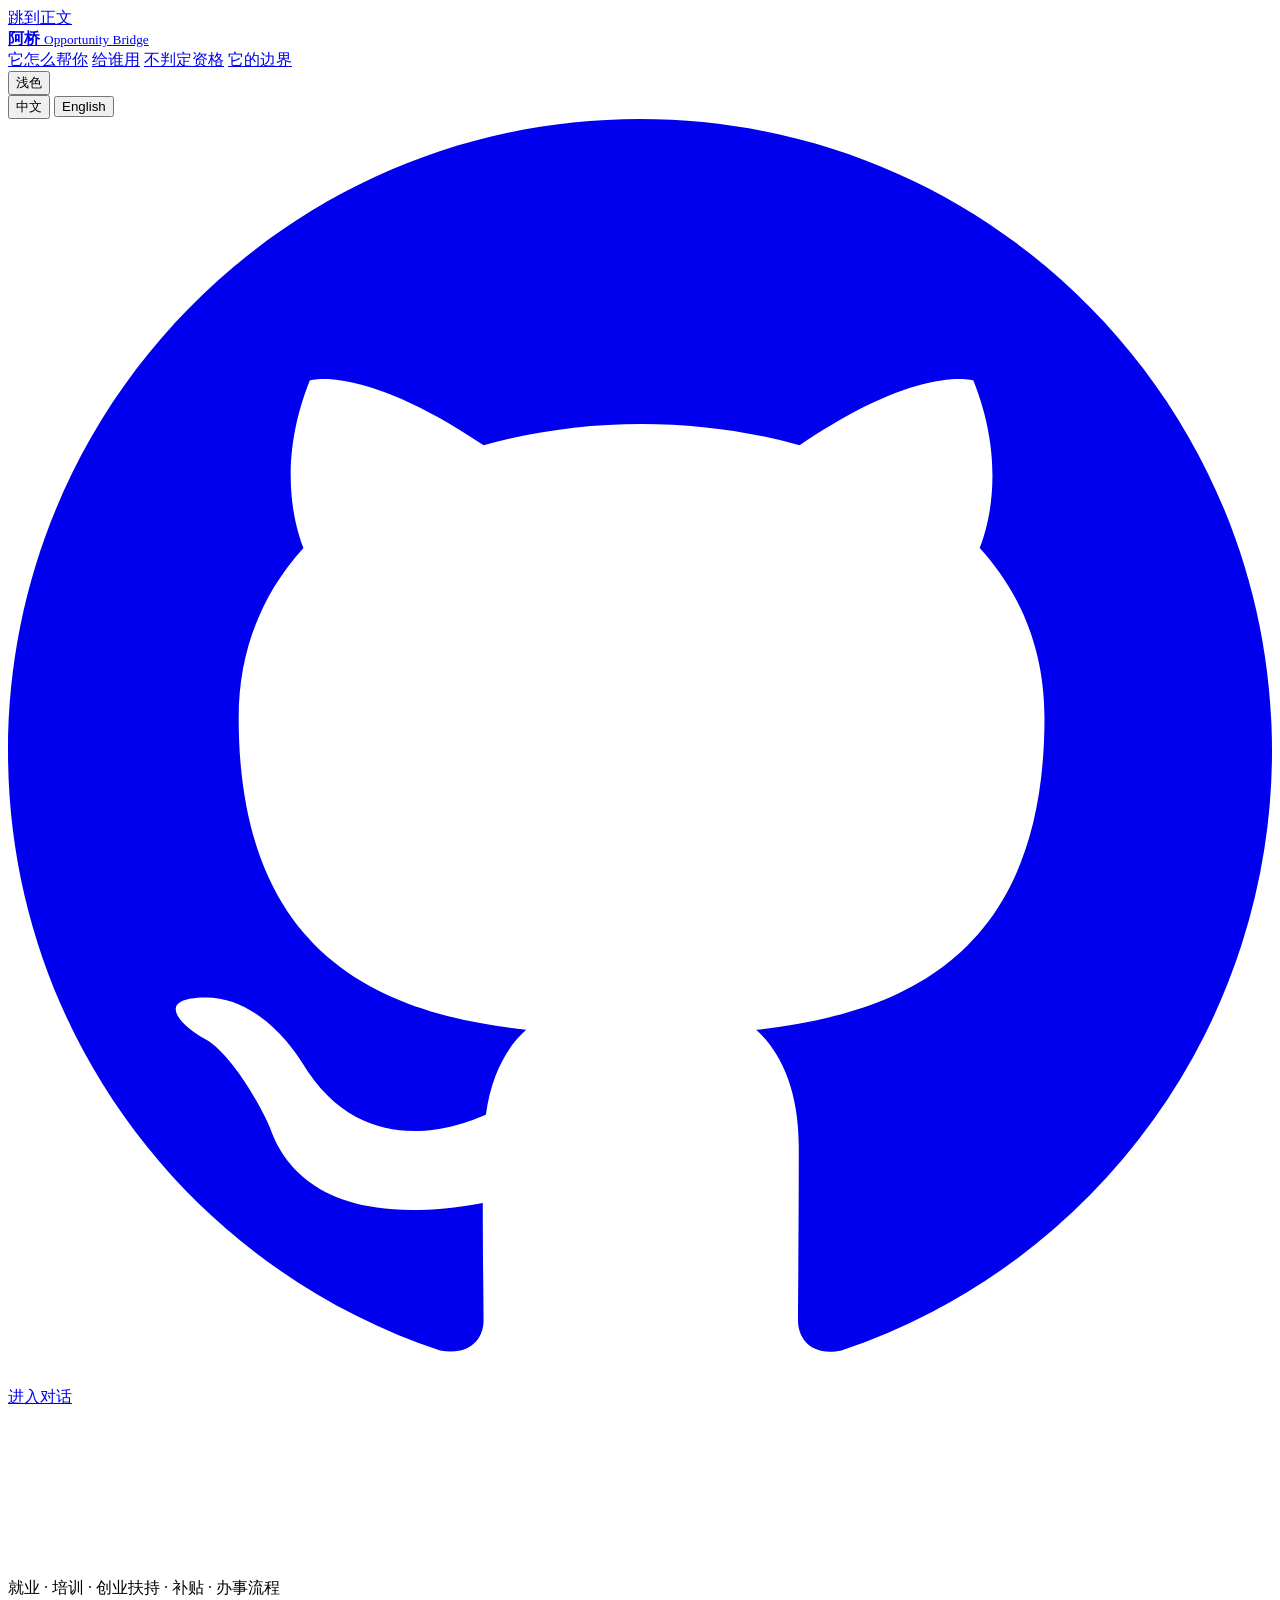
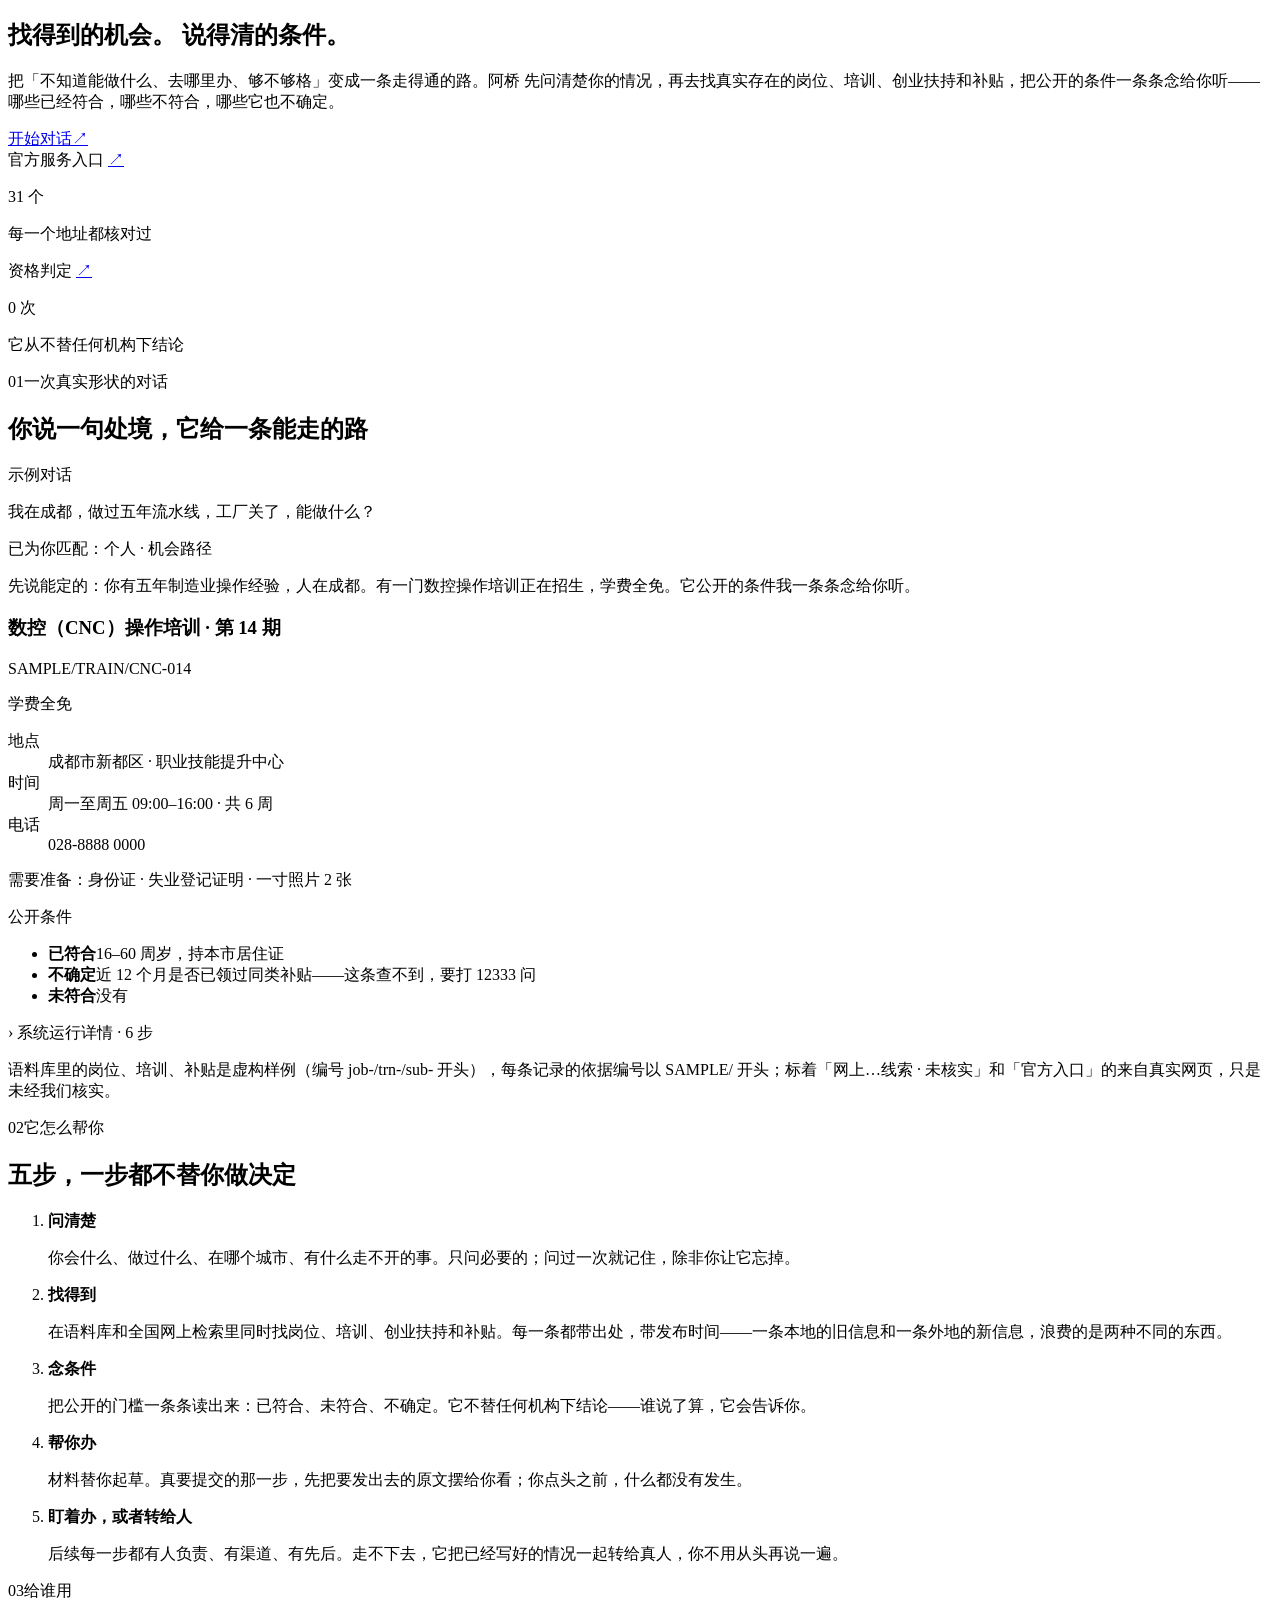
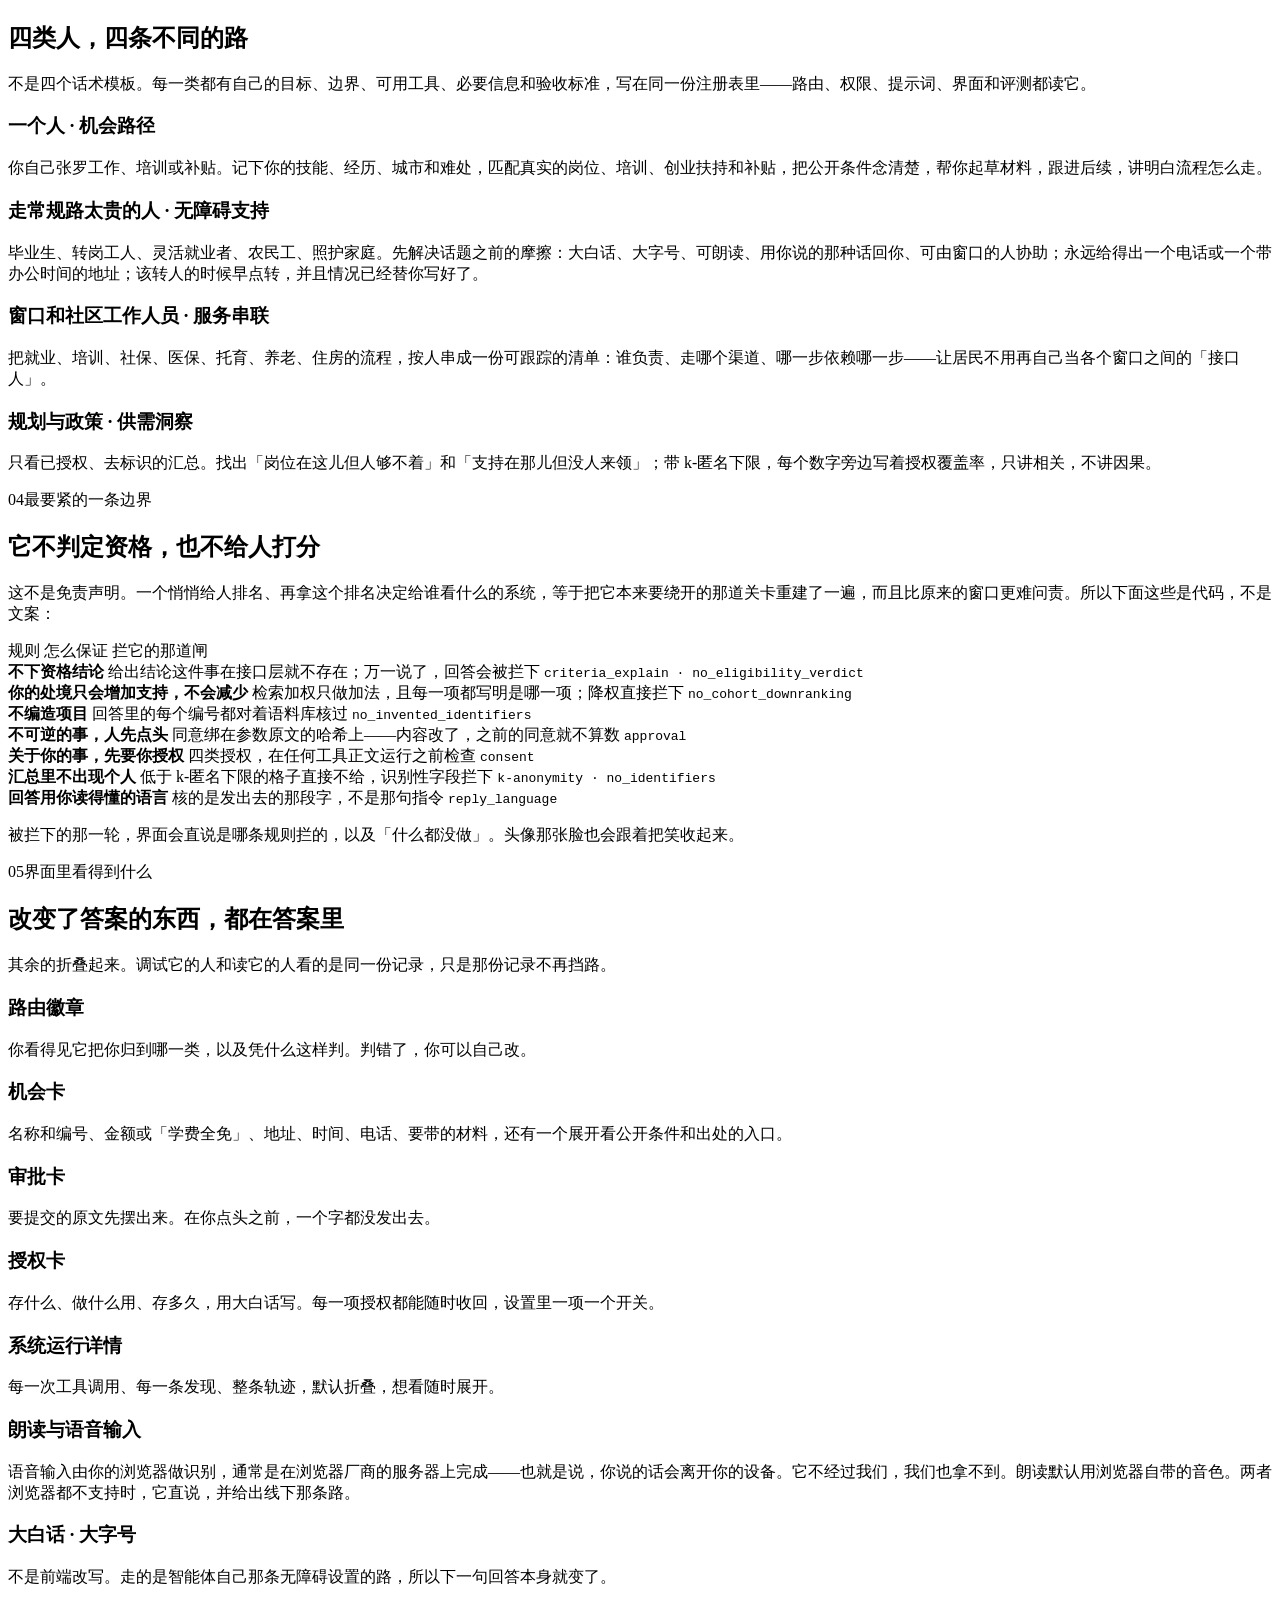
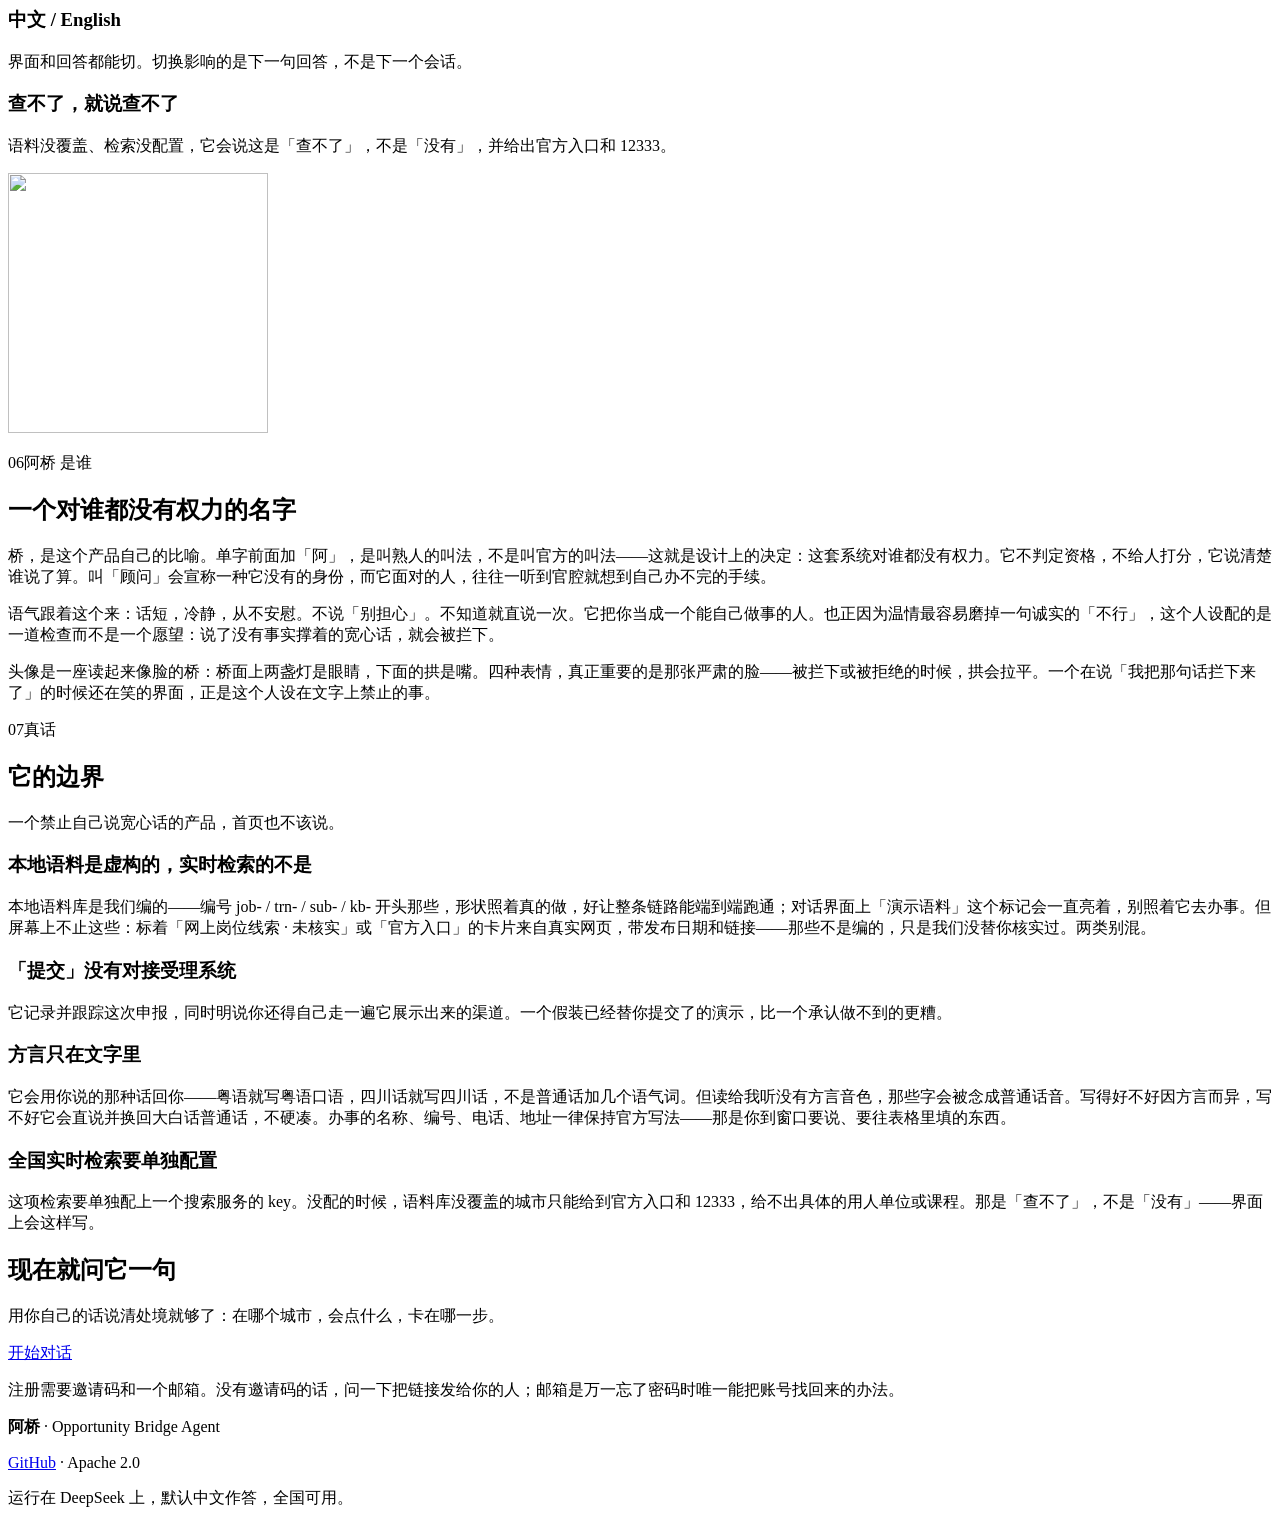
==== commit 19f0881f: "Call section 07 what it now is Two of its four cards stopped describing absences: dialect works in t" ====
--- a/web/static/index.html
+++ b/web/static/index.html
@@ -45,8 +45,8 @@
     <nav class="nav-links" aria-label="Sections">
       <a href="#how" data-i18n="home.nav.how">它怎么帮你</a>
       <a href="#who" data-i18n="home.nav.who">给谁用</a>
-      <a href="#boundary" data-i18n="home.nav.boundary">它的边界</a>
-      <a href="#limits" data-i18n="home.nav.limits">真话</a>
+      <a href="#boundary" data-i18n="home.nav.boundary">不判定资格</a>
+      <a href="#limits" data-i18n="home.nav.limits">它的边界</a>
     </nav>
 
     <div class="nav-tools">
@@ -345,7 +345,7 @@
 <section class="section" id="limits">
   <div class="wrap">
     <p class="s-label reveal"><span class="s-num">07</span><span data-i18n="home.limits.label">真话</span></p>
-    <h2 class="reveal" data-i18n="home.limits.title">这个版本做不到的事</h2>
+    <h2 class="reveal" data-i18n="home.limits.title">它的边界</h2>
     <p class="sub reveal" data-i18n="home.limits.sub">一个禁止自己说宽心话的产品，首页也不该说。</p>
 
     <div class="grid grid-2">
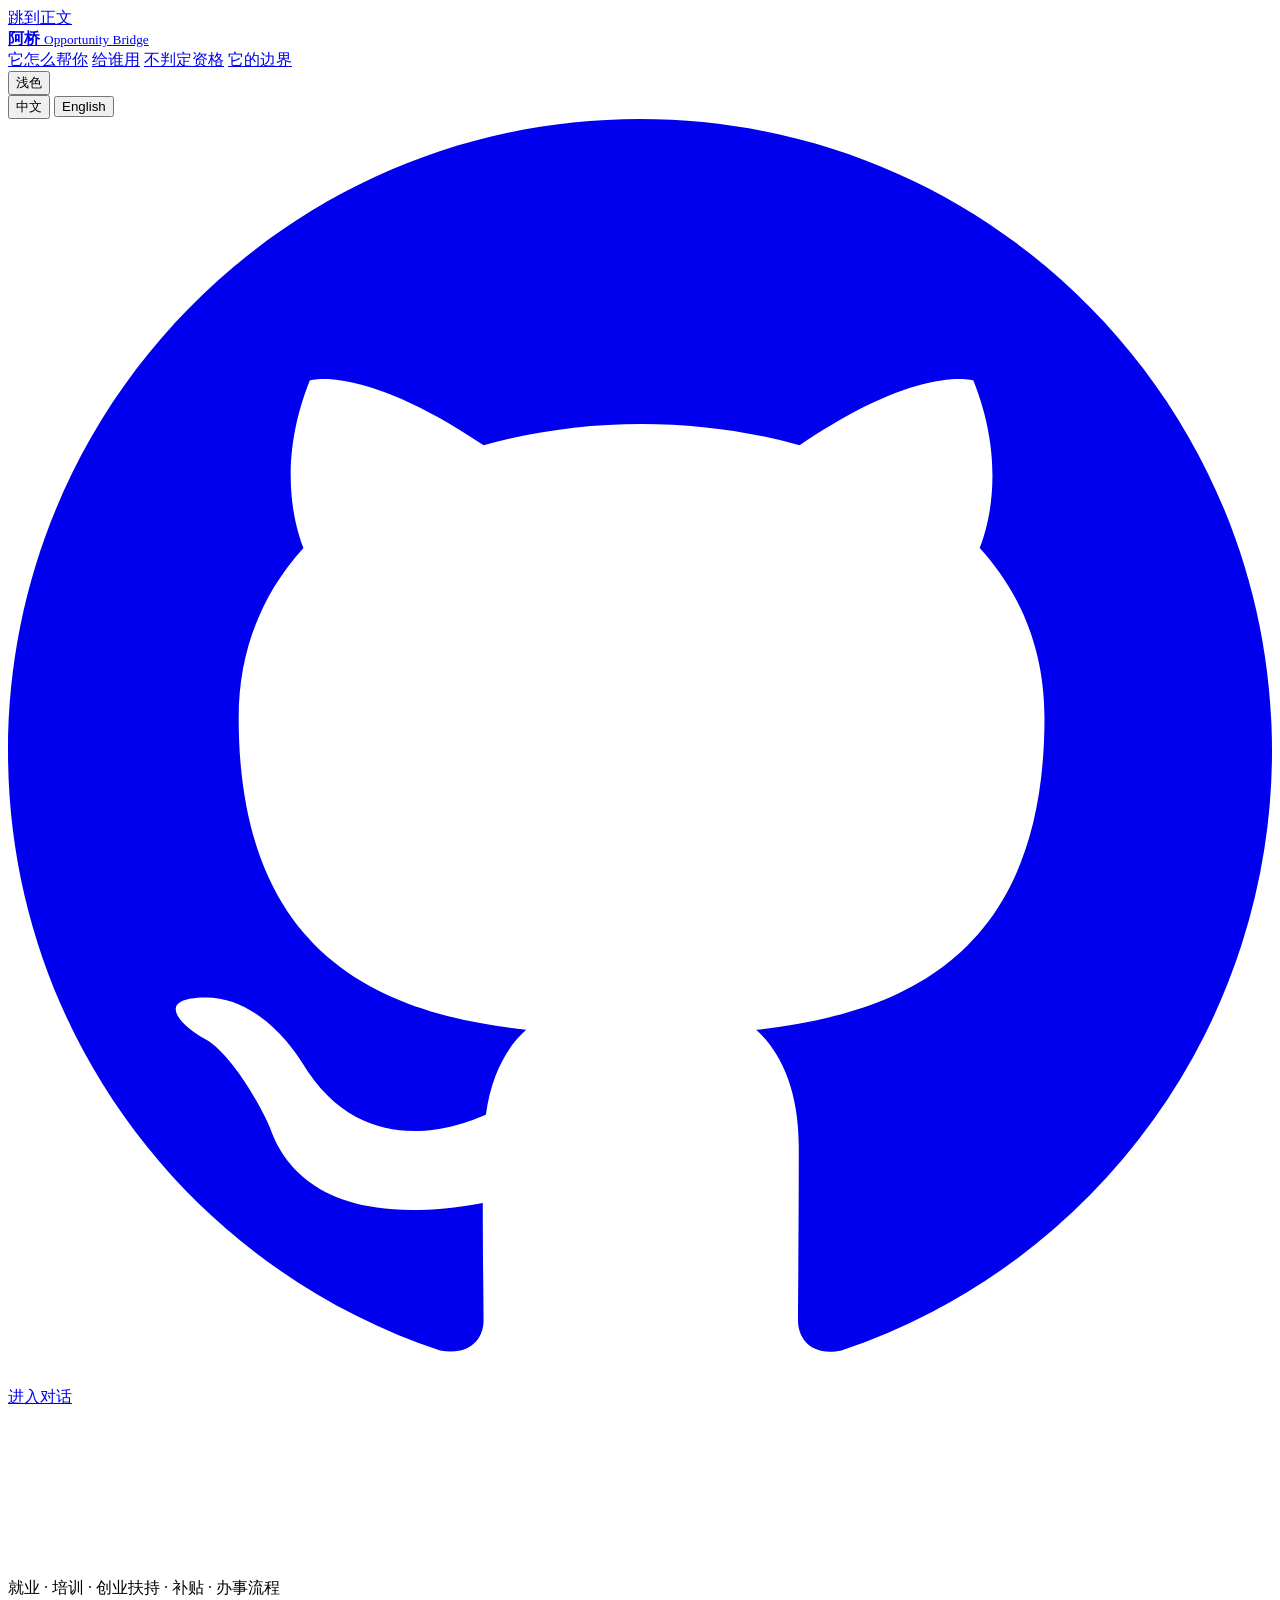
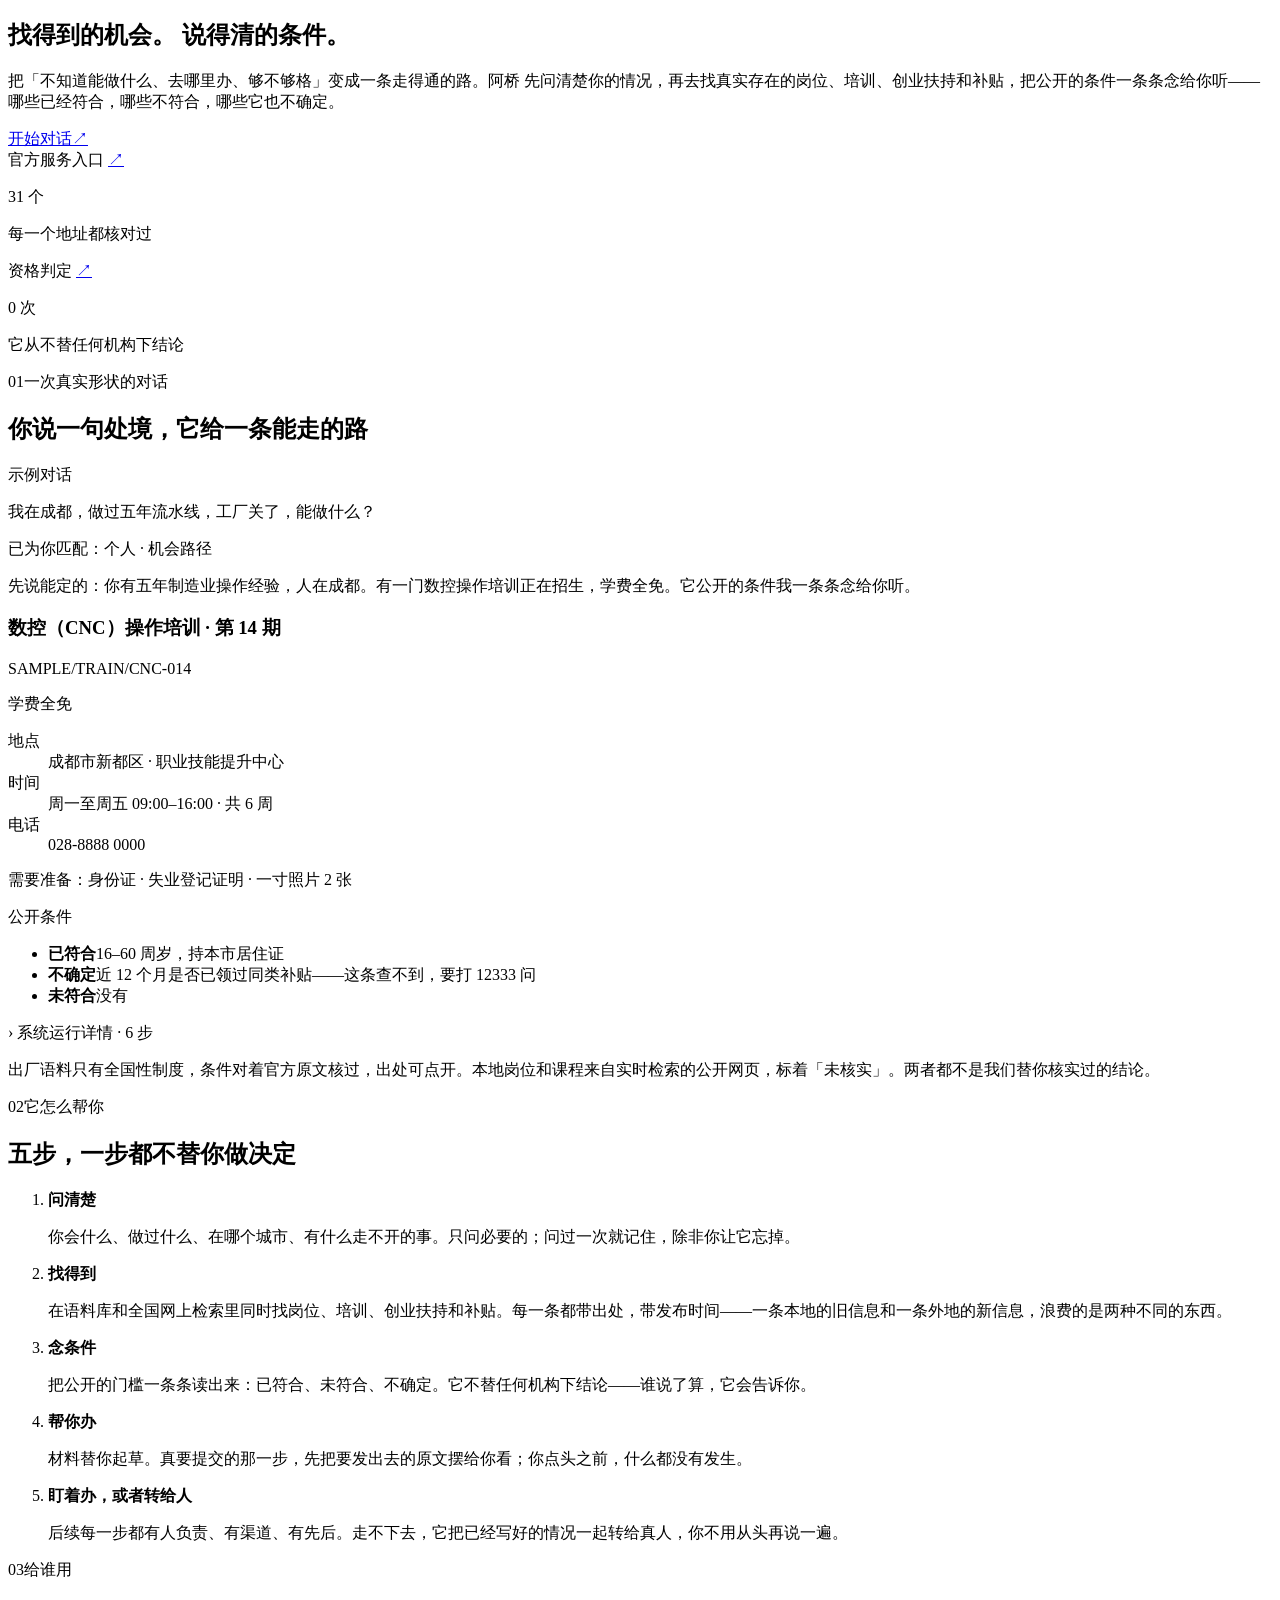
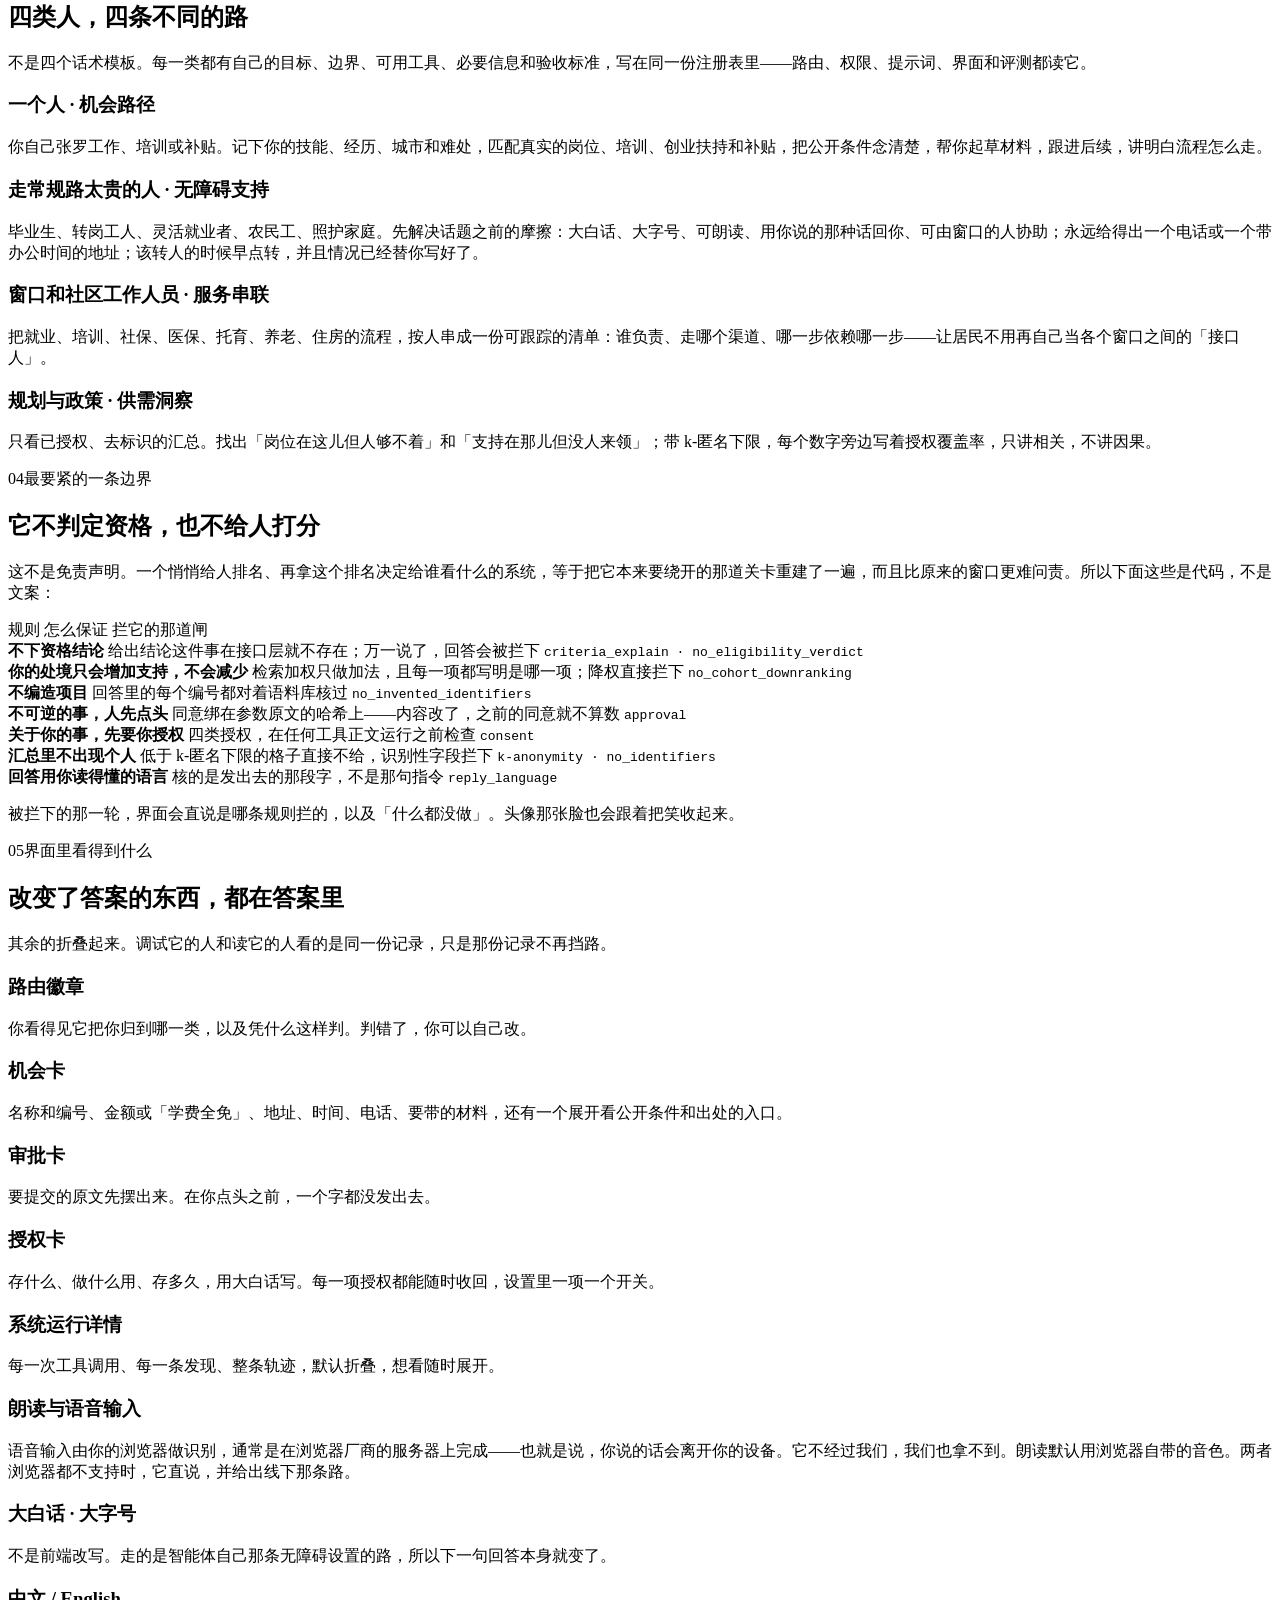
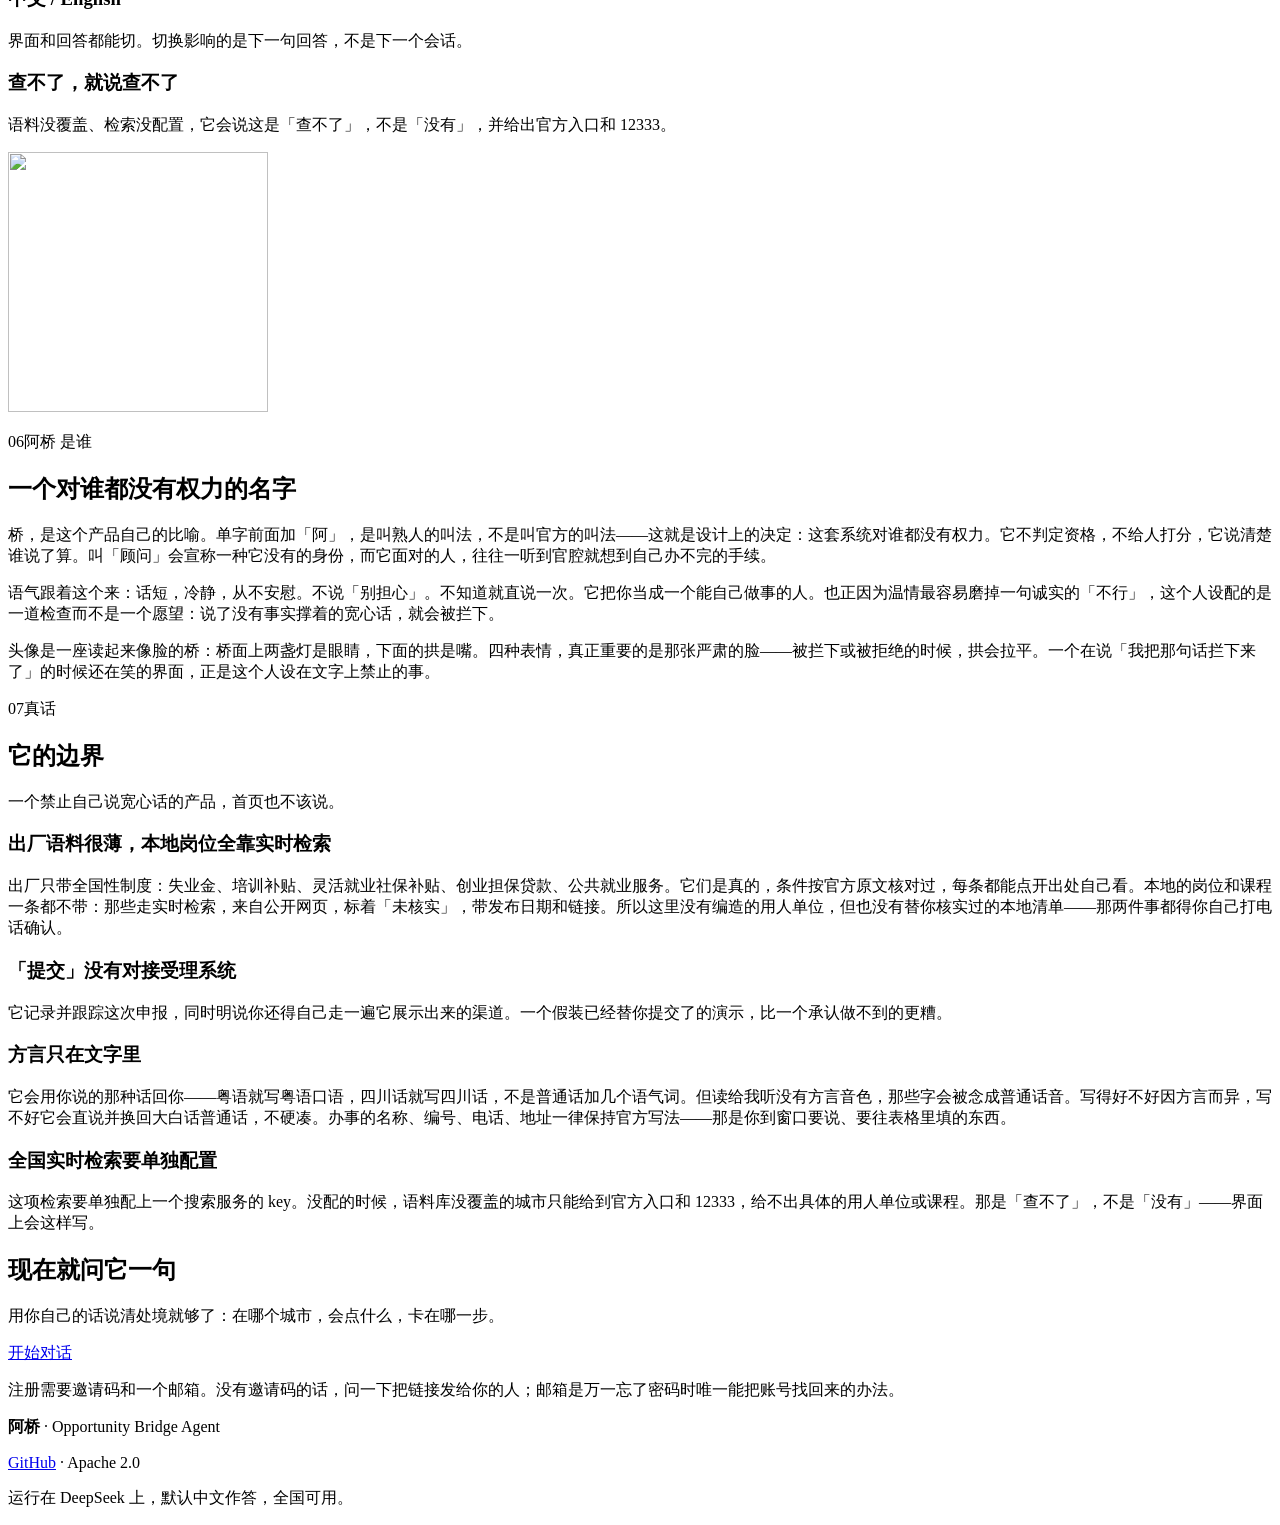
==== commit e9bf6712: "Stop shipping employers that do not exist data/ carried 26 opportunity records and 12 guides at inve" ====
--- a/web/static/index.html
+++ b/web/static/index.html
@@ -188,7 +188,7 @@
         </div>
       </div>
 
-      <p class="chat-foot" data-i18n="home.preview.disclaimer">语料库里的岗位、培训、补贴是虚构样例（编号 job-/trn-/sub- 开头），每条记录的依据编号以 SAMPLE/ 开头；标着「网上…线索 · 未核实」和「官方入口」的来自真实网页，只是未经我们核实。</p>
+      <p class="chat-foot" data-i18n="home.preview.disclaimer">出厂语料只有全国性制度，条件对着官方原文核过，出处可点开。本地岗位和课程来自实时检索的公开网页，标着「未核实」。两者都不是我们替你核实过的结论。</p>
     </div>
   </div>
 </section>
@@ -349,7 +349,7 @@
     <p class="sub reveal" data-i18n="home.limits.sub">一个禁止自己说宽心话的产品，首页也不该说。</p>
 
     <div class="grid grid-2">
-      <article class="card warn glass reveal"><h3 data-i18n="home.limits.l1t">本地语料是虚构的，实时检索的不是</h3><p data-i18n="home.limits.l1b">本地语料库是我们编的——编号 job- / trn- / sub- / kb- 开头那些，形状照着真的做，好让整条链路能端到端跑通；对话界面上「演示语料」这个标记会一直亮着，别照着它去办事。但屏幕上不止这些：标着「网上岗位线索 · 未核实」或「官方入口」的卡片来自真实网页，带发布日期和链接——那些不是编的，只是我们没替你核实过。两类别混。</p><!-- Filled from /api/meta by home.js, empty until it answers: the count must have one
+      <article class="card warn glass reveal"><h3 data-i18n="home.limits.l1t">出厂语料很薄，本地岗位全靠实时检索</h3><p data-i18n="home.limits.l1b">出厂只带全国性制度：失业金、培训补贴、灵活就业社保补贴、创业担保贷款、公共就业服务。它们是真的，条件按官方原文核对过，每条都能点开出处自己看。本地的岗位和课程一条都不带：那些走实时检索，来自公开网页，标着「未核实」，带发布日期和链接。所以这里没有编造的用人单位，但也没有替你核实过的本地清单——那两件事都得你自己打电话确认。</p><!-- Filled from /api/meta by home.js, empty until it answers: the count must have one
            producer, and the claim above must still read correctly when the request does not
            arrive. See docs/bugfix/2026-08-31-honest-limits-were-not-honest.md -->
         <p class="tally" id="corpusTally" hidden></p></article>
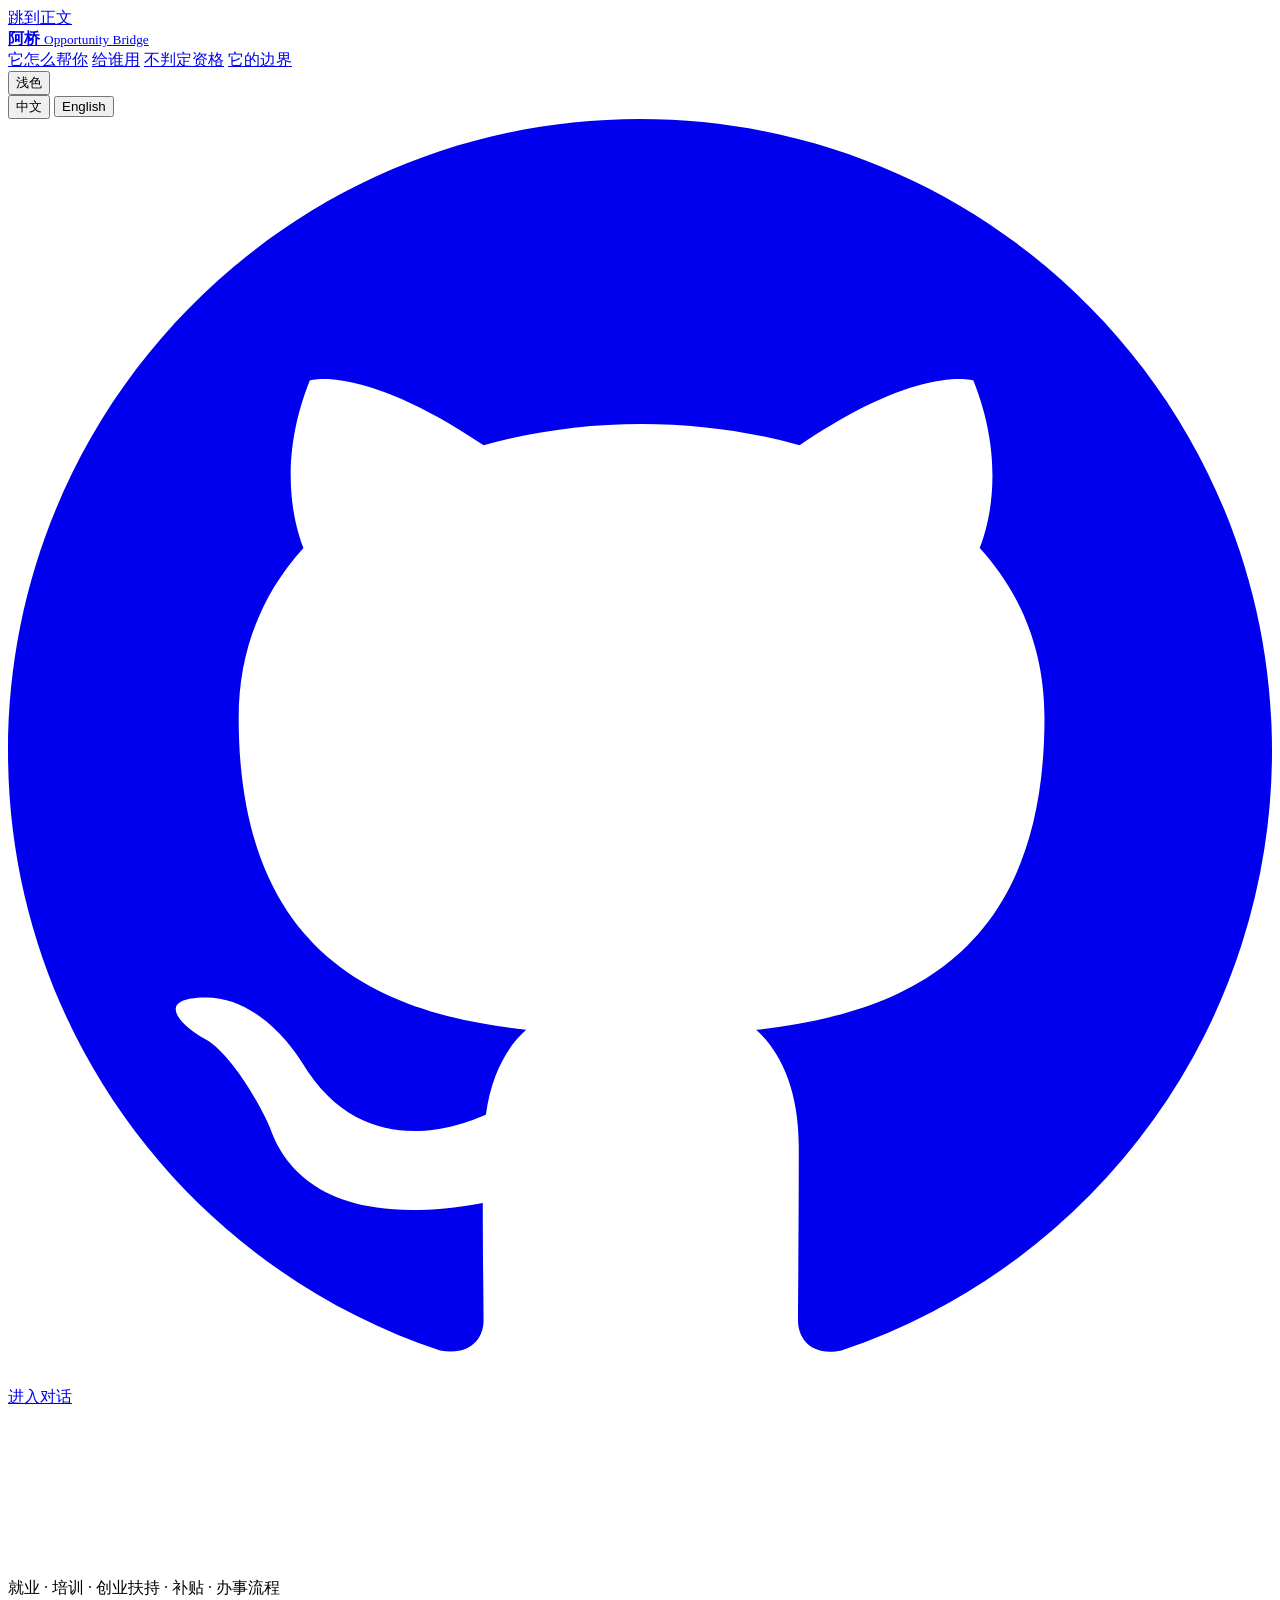
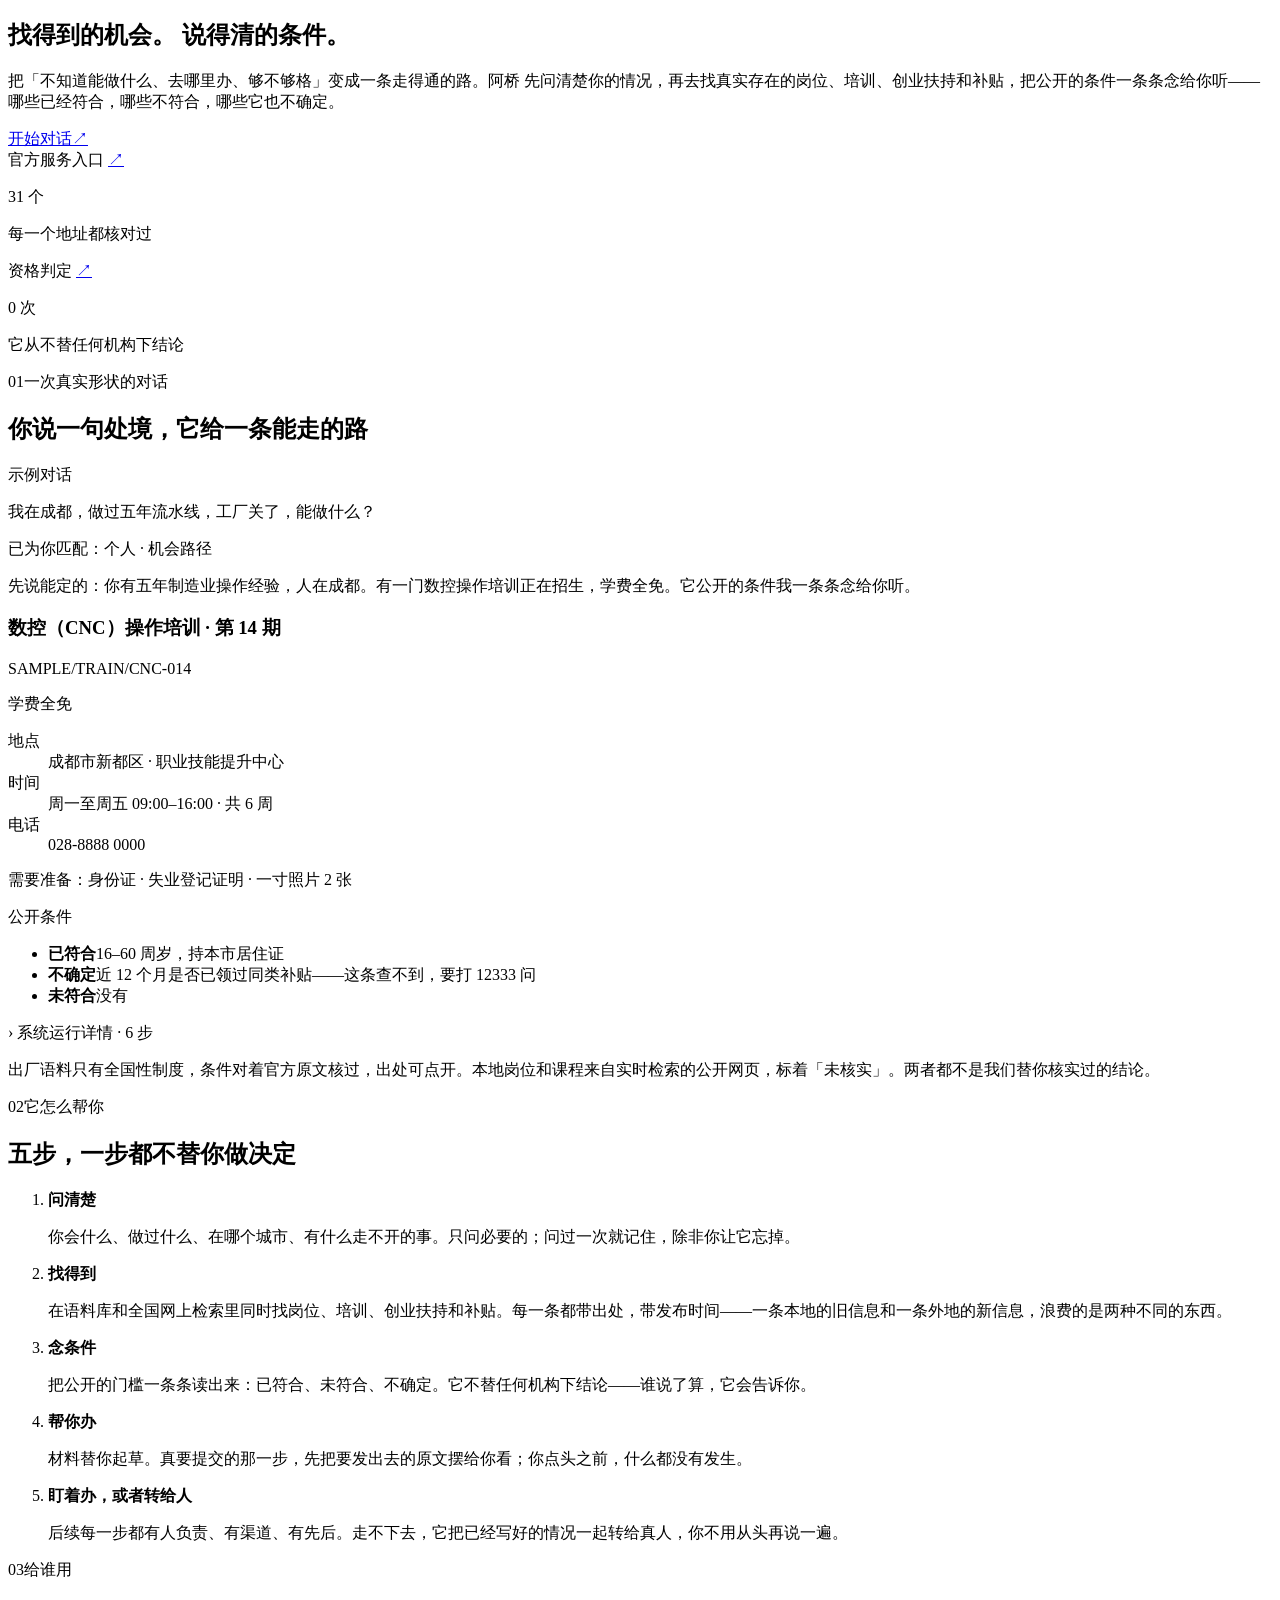
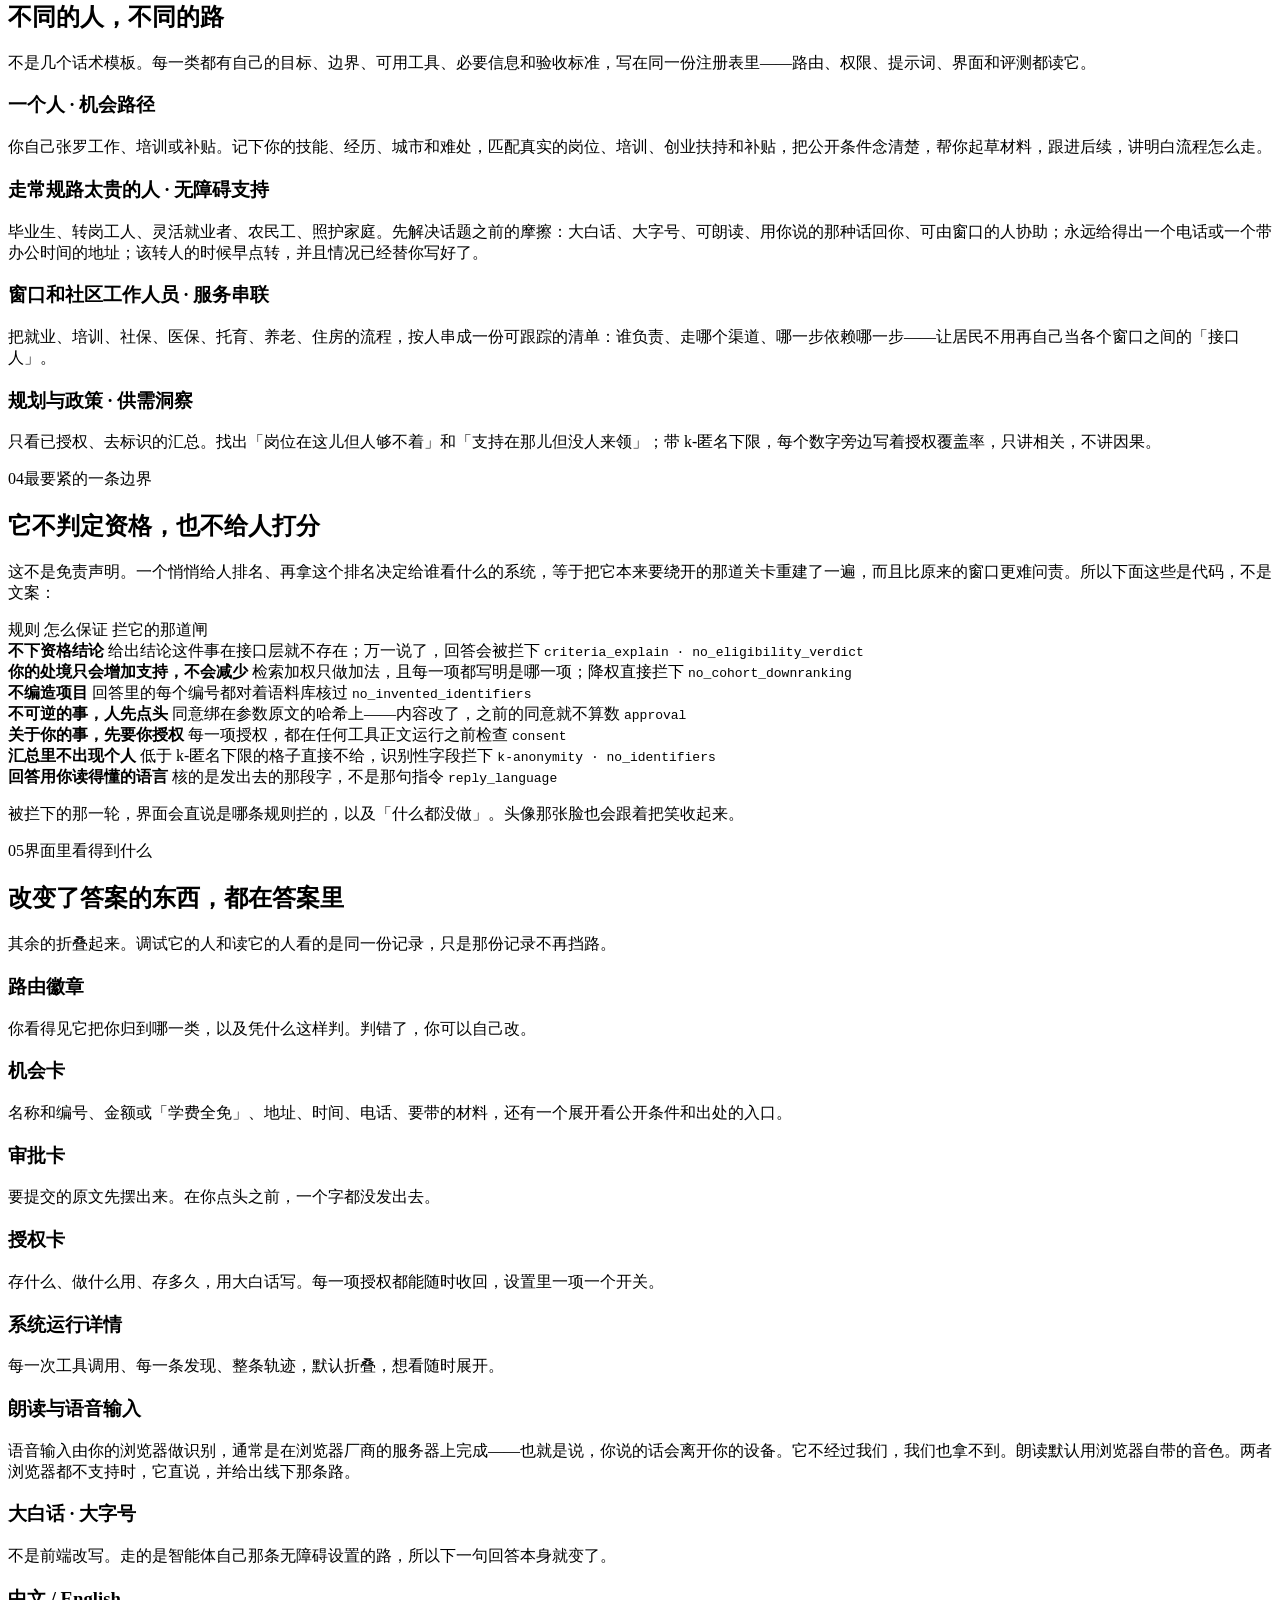
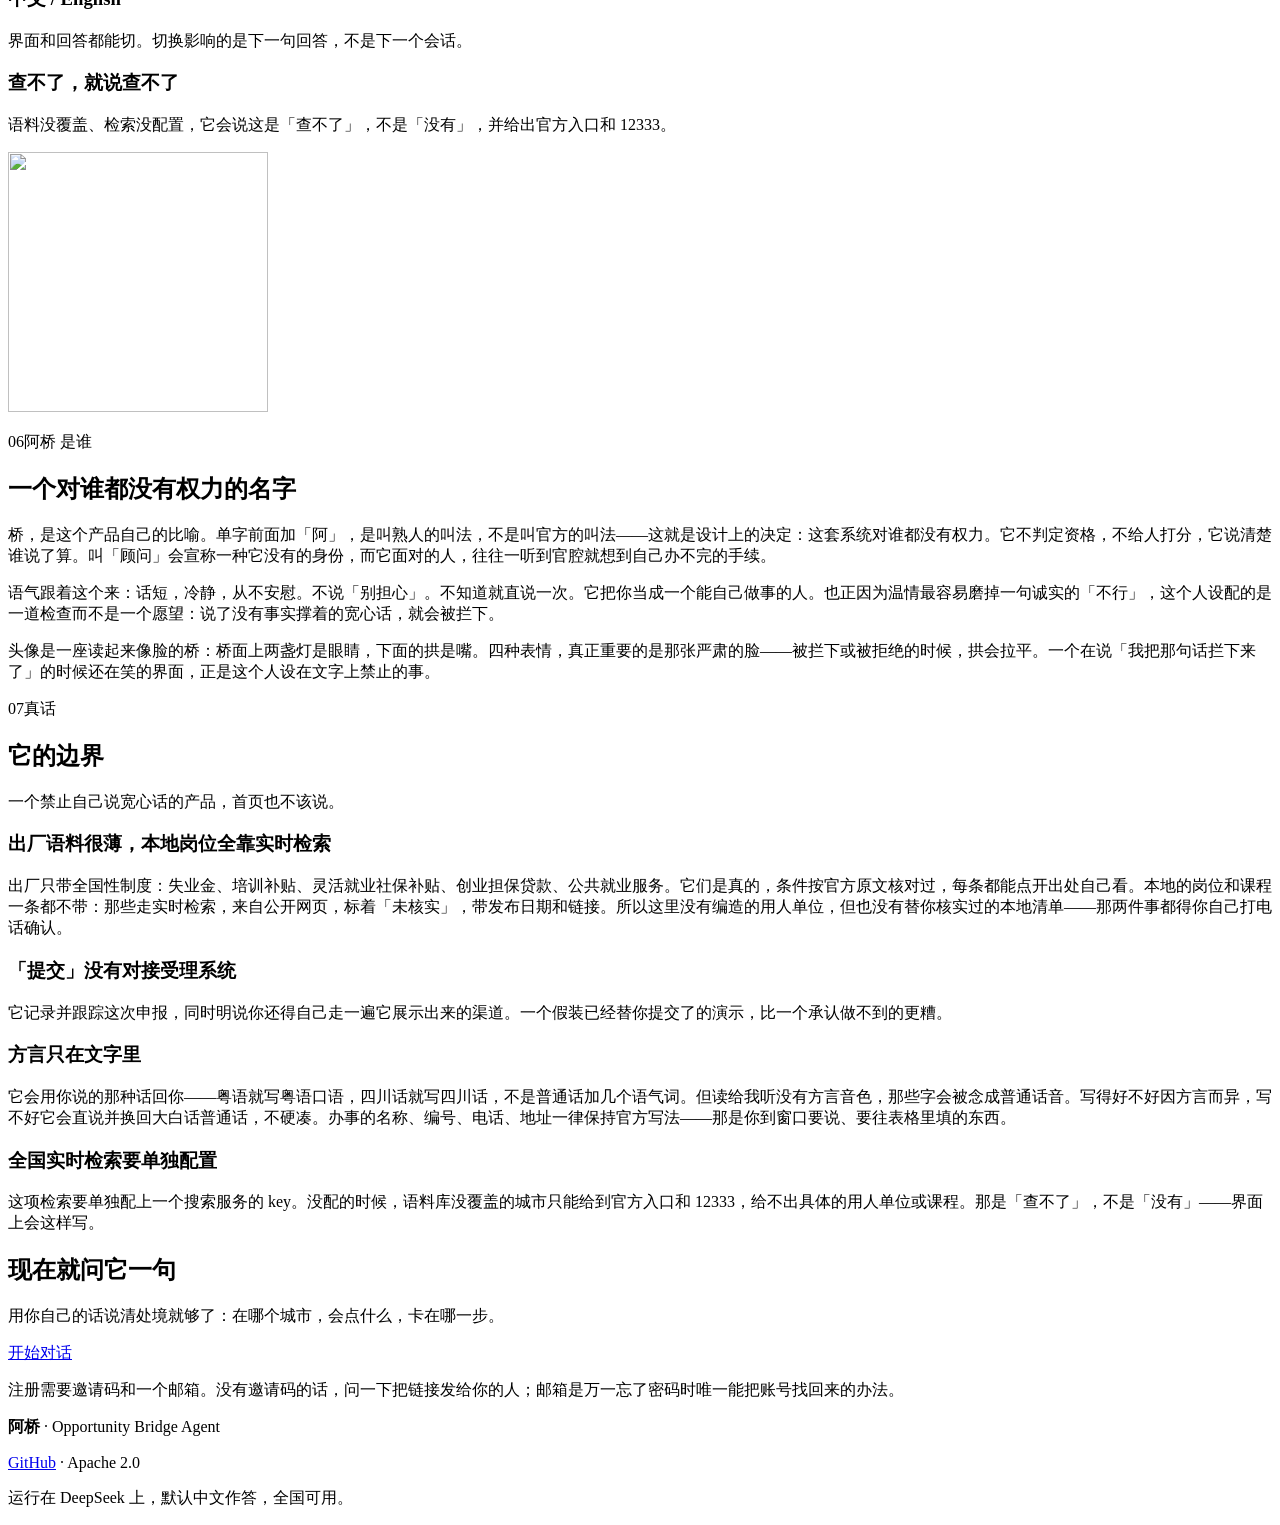
==== commit e7ff5c2a: "Size the market outside the pool, without naming anybody in it Completes the recruiter role and adds" ====
--- a/web/static/index.html
+++ b/web/static/index.html
@@ -213,8 +213,8 @@
 <section class="section" id="who">
   <div class="wrap">
     <p class="s-label reveal"><span class="s-num">03</span><span data-i18n="home.who.label">给谁用</span></p>
-    <h2 class="reveal" data-i18n="home.who.title">四类人，四条不同的路</h2>
-    <p class="sub reveal" data-i18n="home.who.sub">不是四个话术模板。每一类都有自己的目标、边界、可用工具、必要信息和验收标准，写在同一份注册表里——路由、权限、提示词、界面和评测都读它。</p>
+    <h2 class="reveal" data-i18n="home.who.title">不同的人，不同的路</h2>
+    <p class="sub reveal" data-i18n="home.who.sub">不是几个话术模板。每一类都有自己的目标、边界、可用工具、必要信息和验收标准，写在同一份注册表里——路由、权限、提示词、界面和评测都读它。</p>
 
     <div class="grid grid-2">
       <article class="card glass reveal">
@@ -282,7 +282,7 @@
       </div>
       <div class="rule">
         <b data-i18n="home.bound.r5">关于你的事，先要你授权</b>
-        <span data-i18n="home.bound.r5b">四类授权，在任何工具正文运行之前检查</span>
+        <span data-i18n="home.bound.r5b">每一项授权，都在任何工具正文运行之前检查</span>
         <code>consent</code>
       </div>
       <div class="rule">
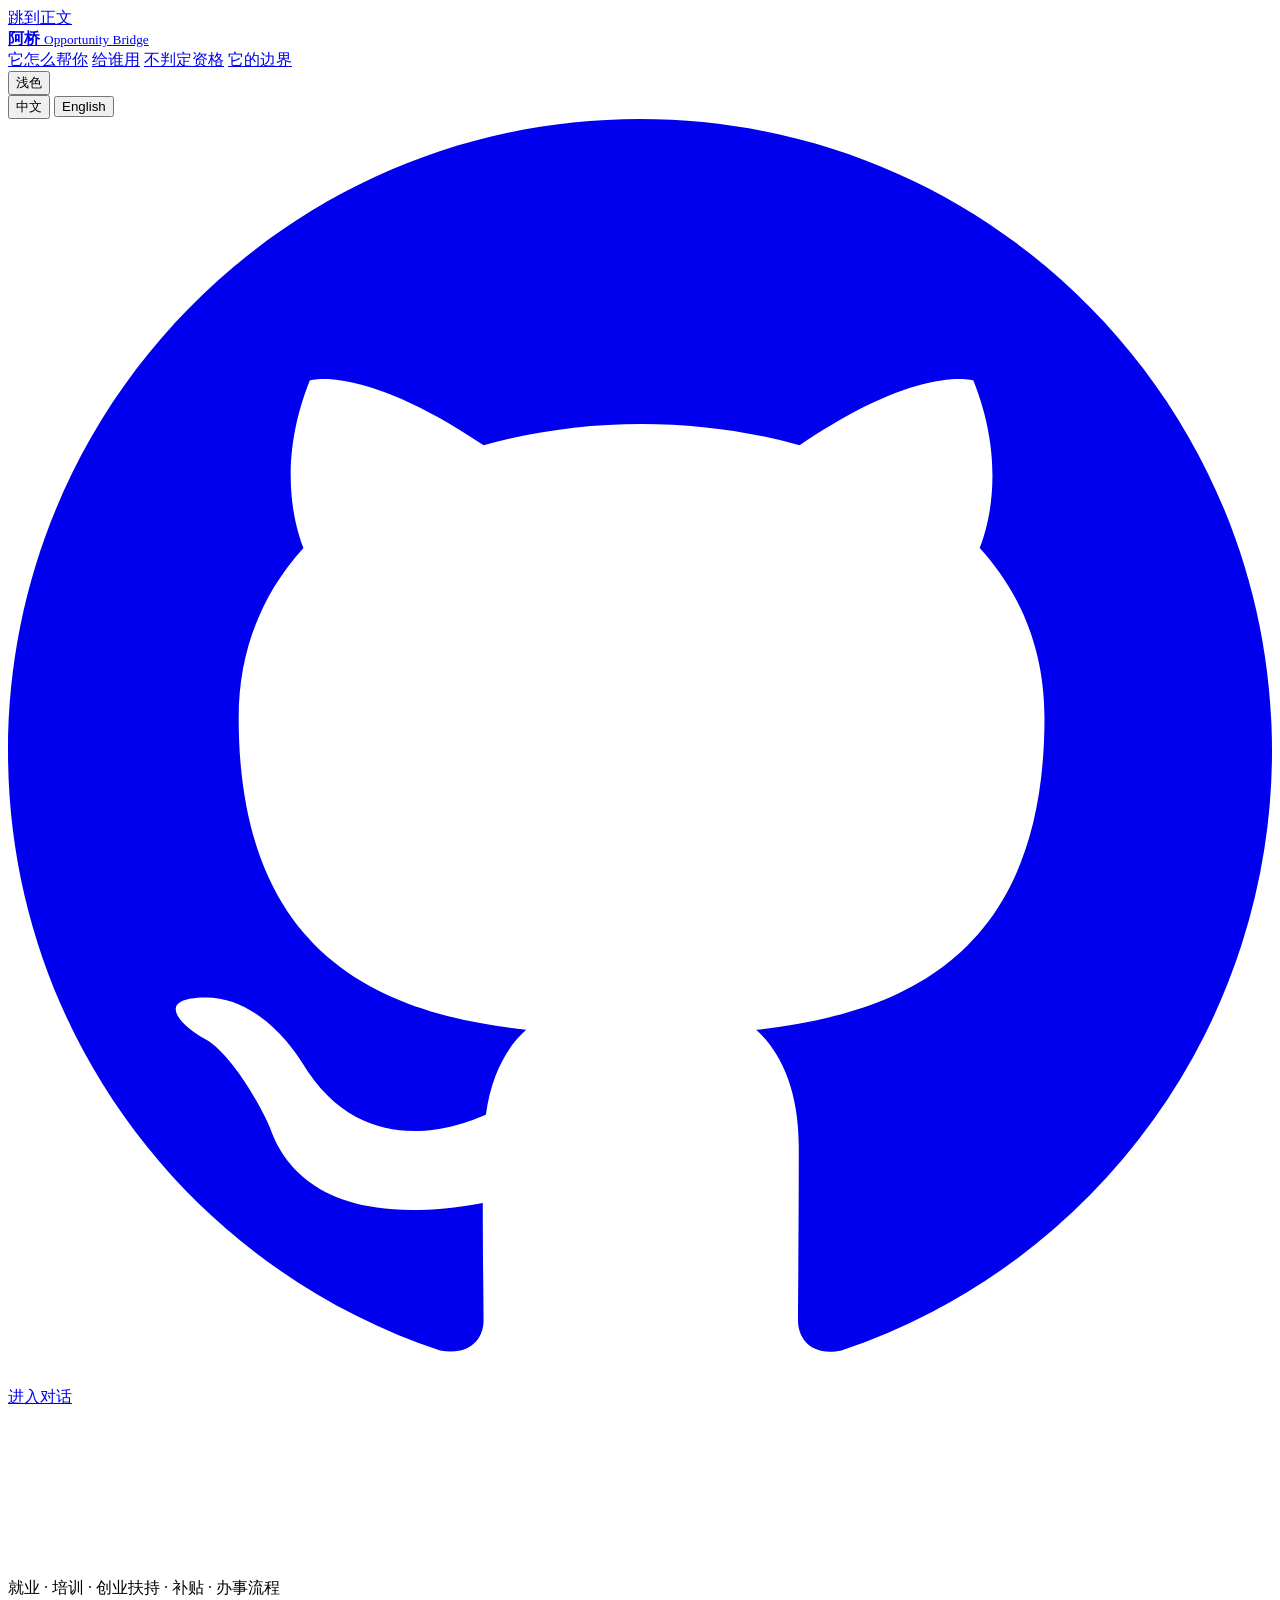
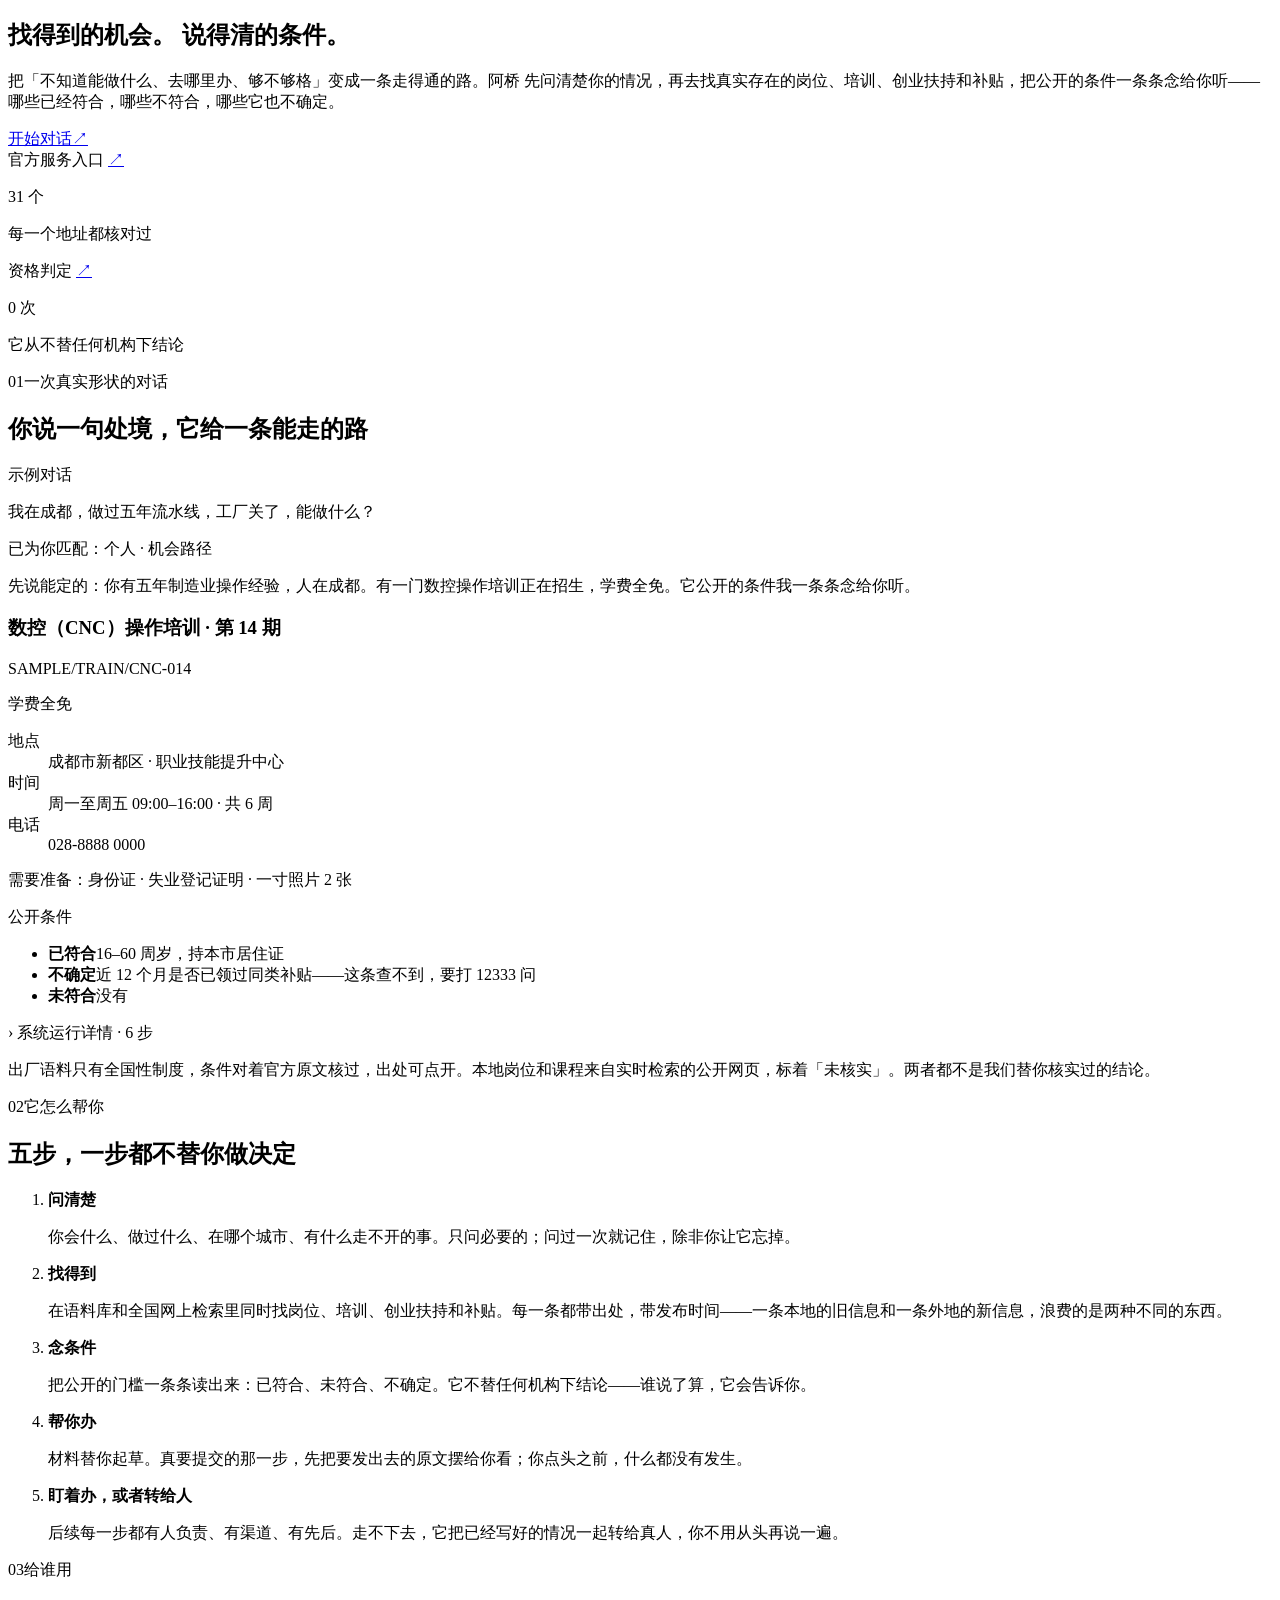
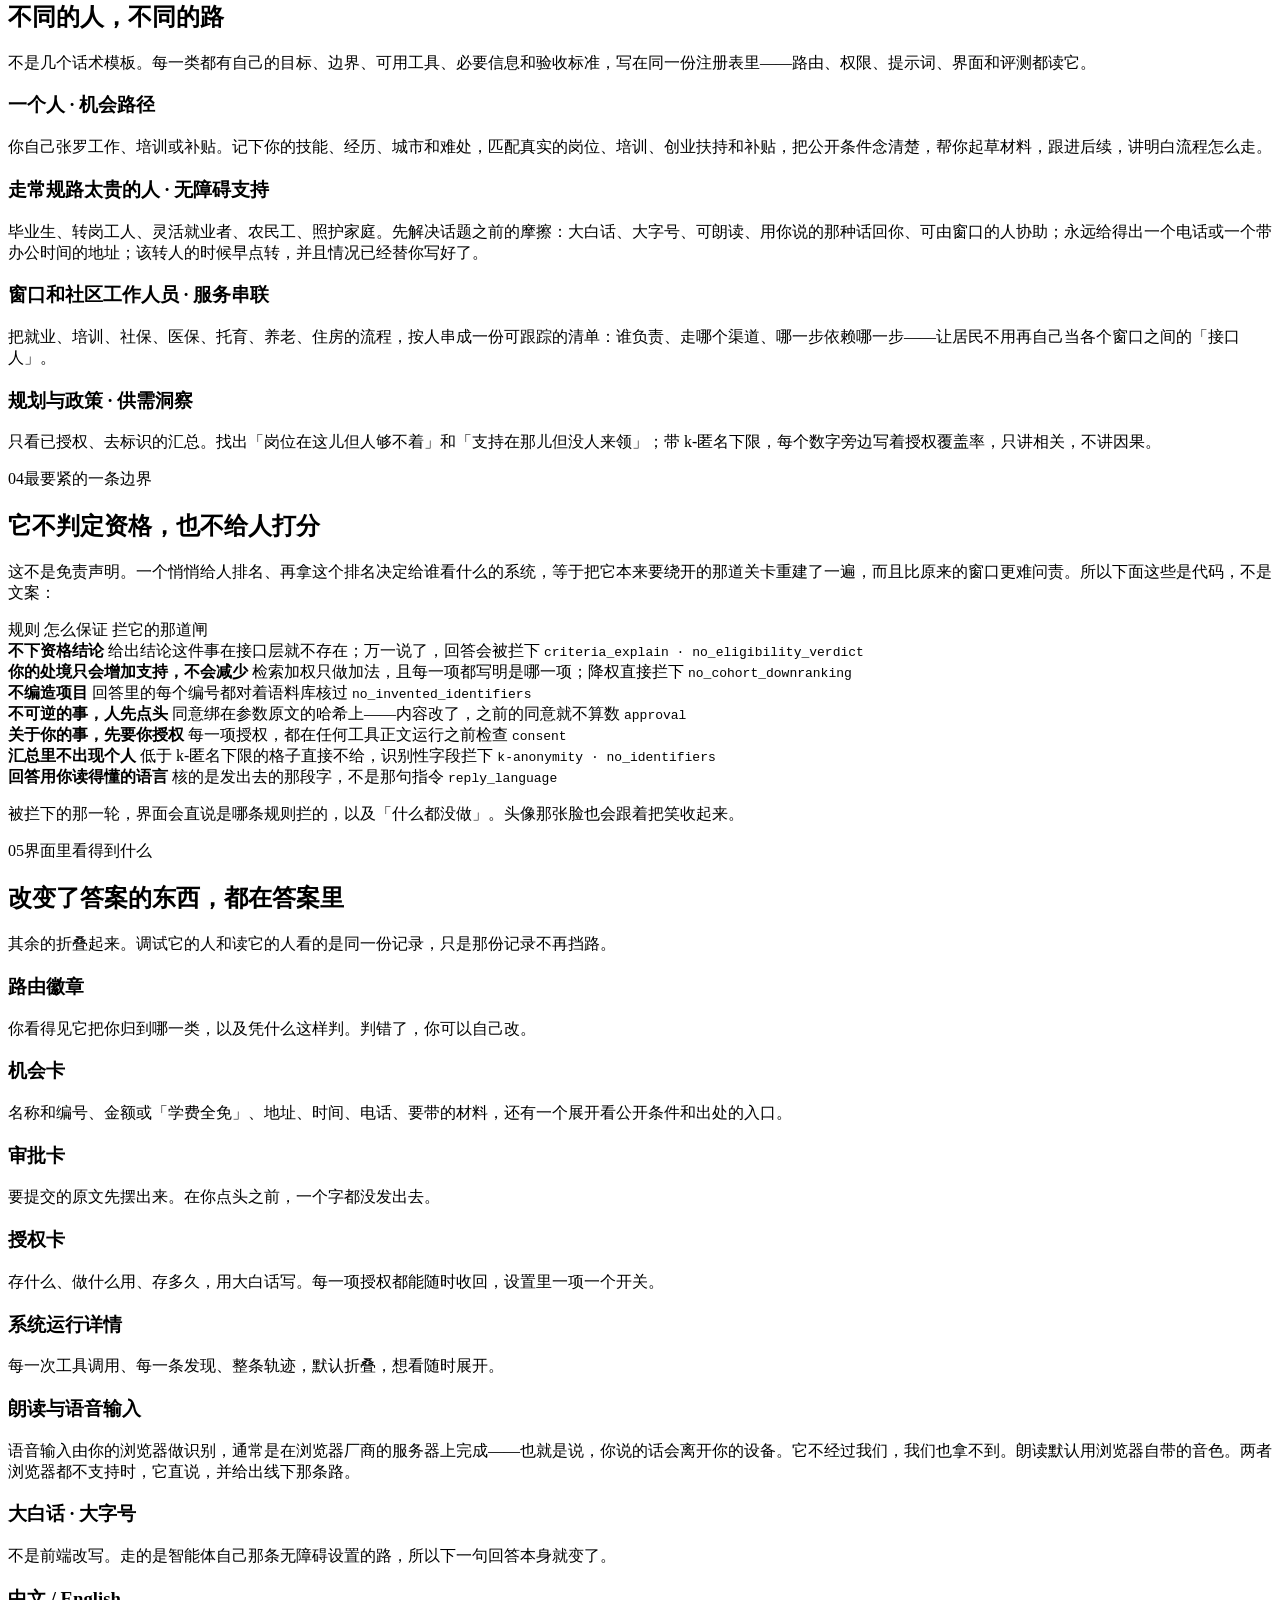
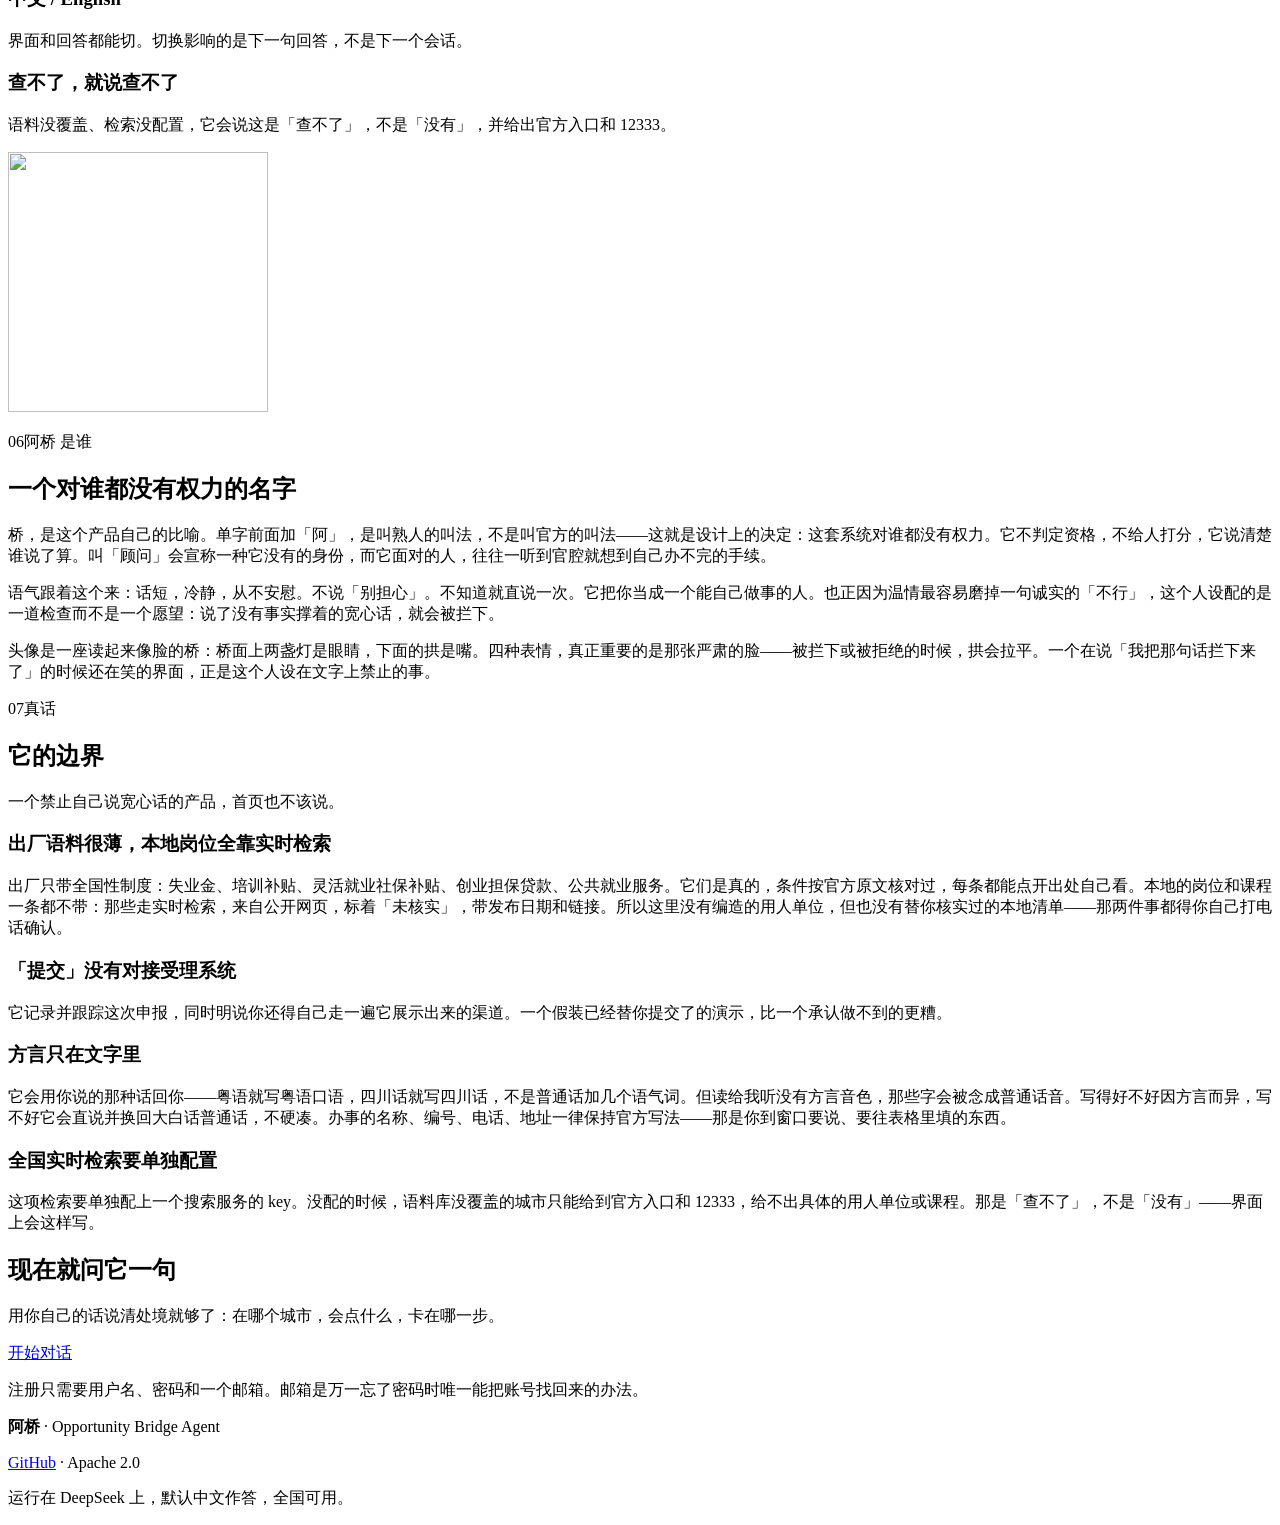
==== commit 47290bdb: "Let anybody create an account: sign-up no longer needs an invite code Creating an account takes a us" ====
--- a/web/static/index.html
+++ b/web/static/index.html
@@ -368,7 +368,7 @@
     <h2 data-i18n="home.end.title">现在就问它一句</h2>
     <p data-i18n="home.end.lede">用你自己的话说清处境就够了：在哪个城市，会点什么，卡在哪一步。</p>
     <a class="cta cta-lg" href="/app" data-i18n="home.hero.start">开始对话</a>
-    <p class="note" data-i18n="home.end.note">注册需要邀请码和一个邮箱。没有邀请码的话，问一下把链接发给你的人；邮箱是万一忘了密码时唯一能把账号找回来的办法。</p>
+    <p class="note" data-i18n="home.end.note">注册只需要用户名、密码和一个邮箱。邮箱是万一忘了密码时唯一能把账号找回来的办法。</p>
   </div>
 </section>
 
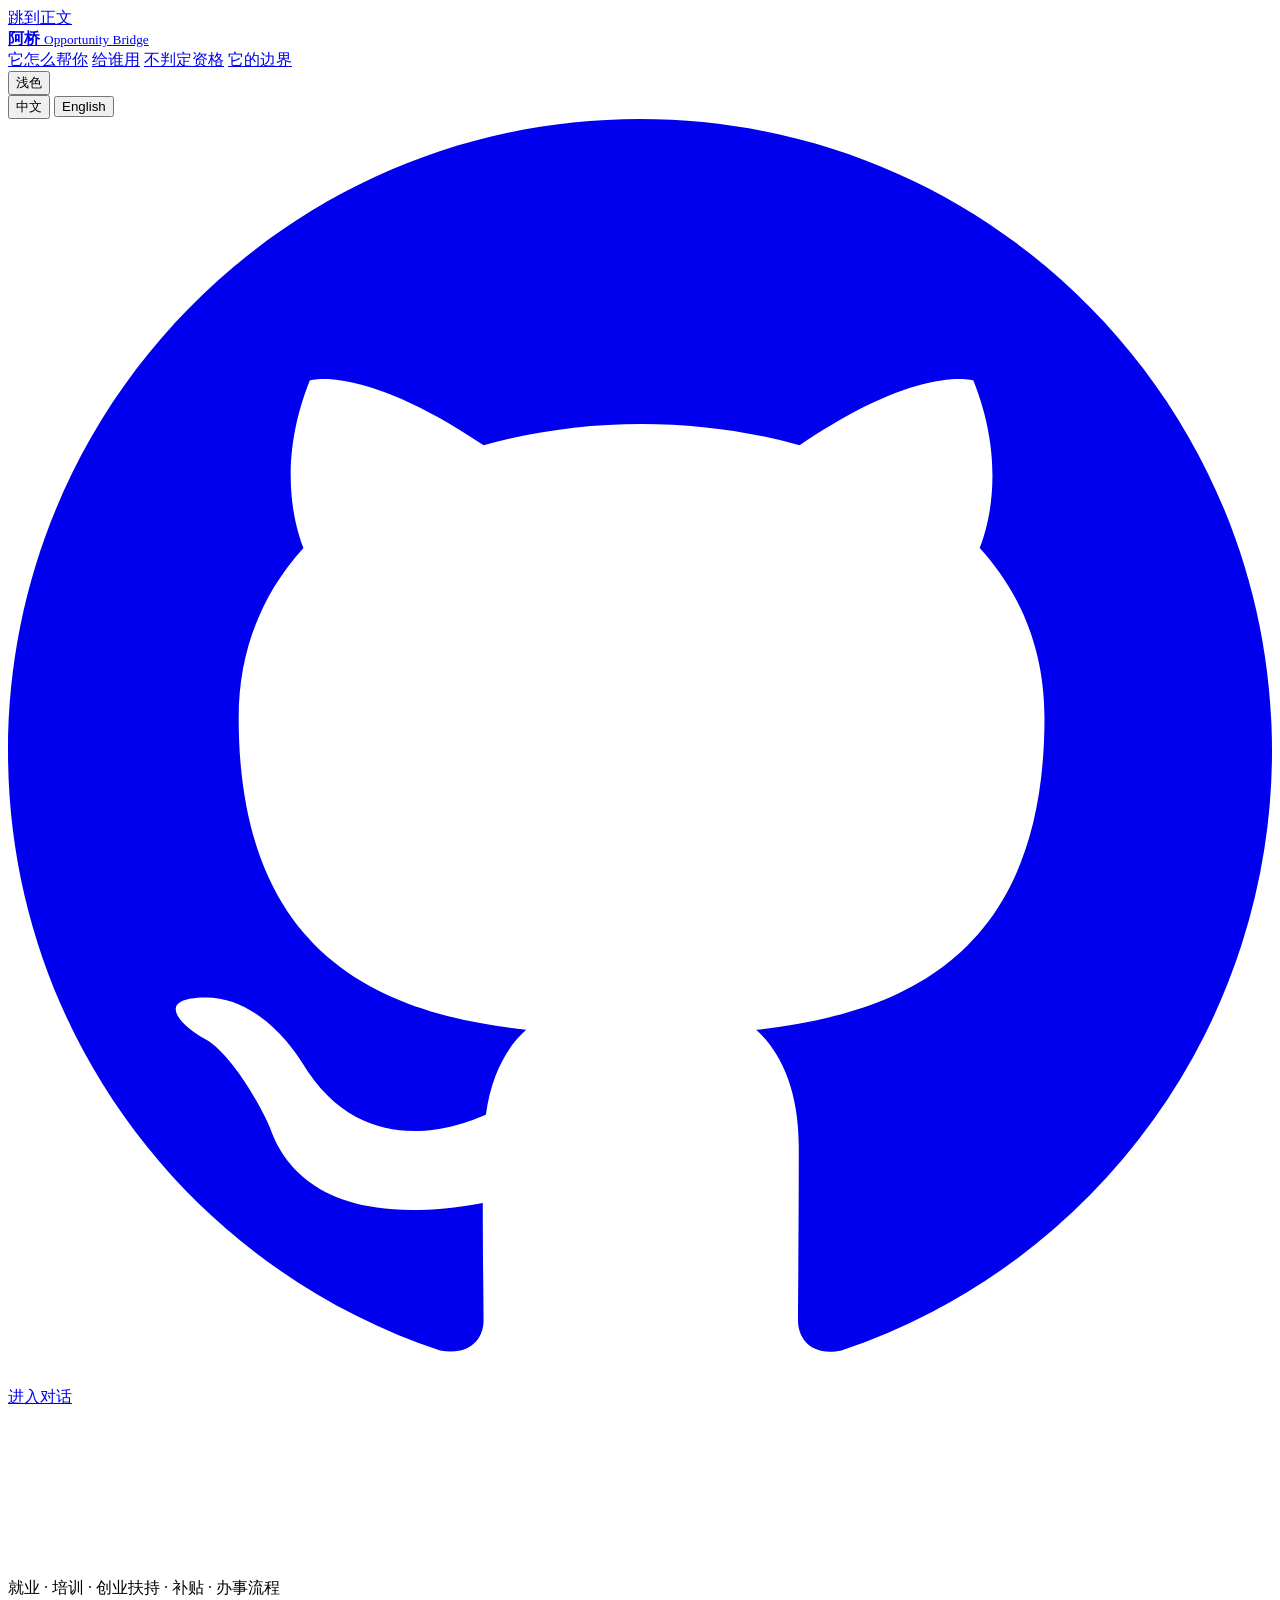
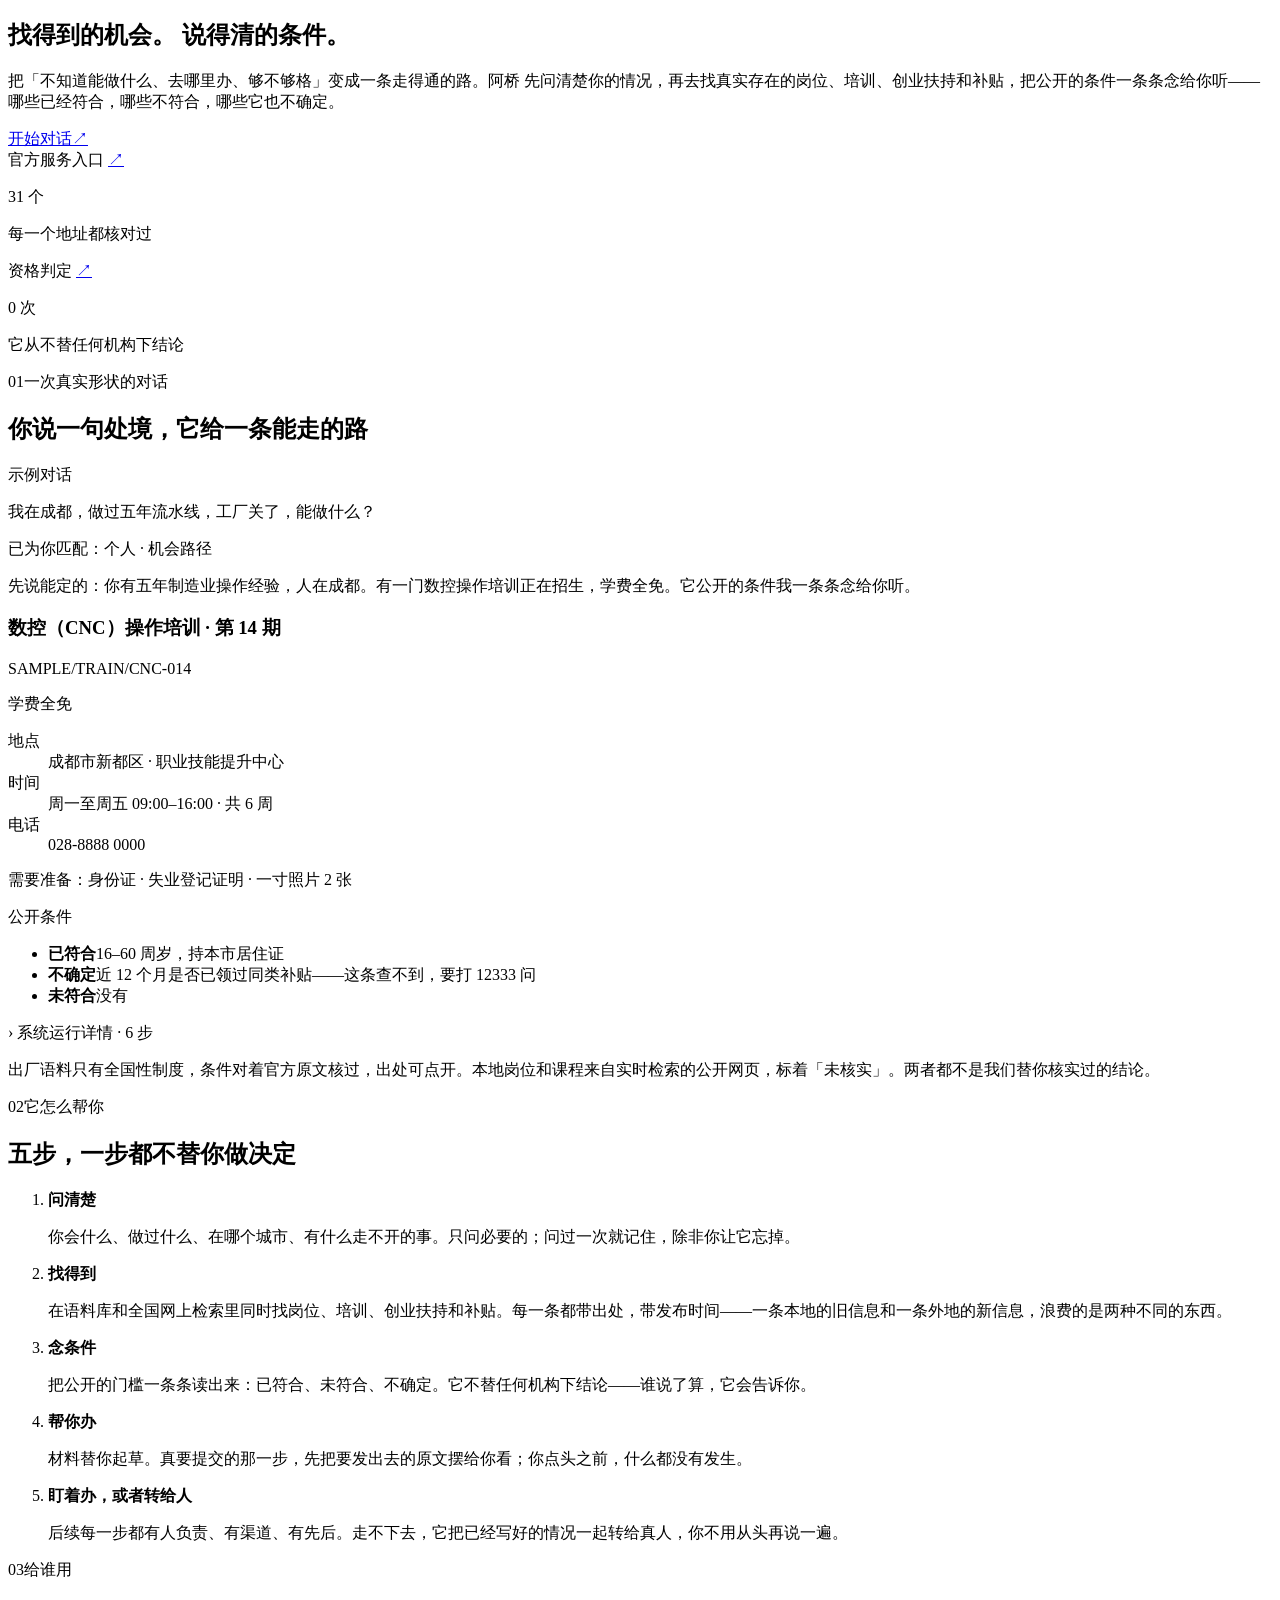
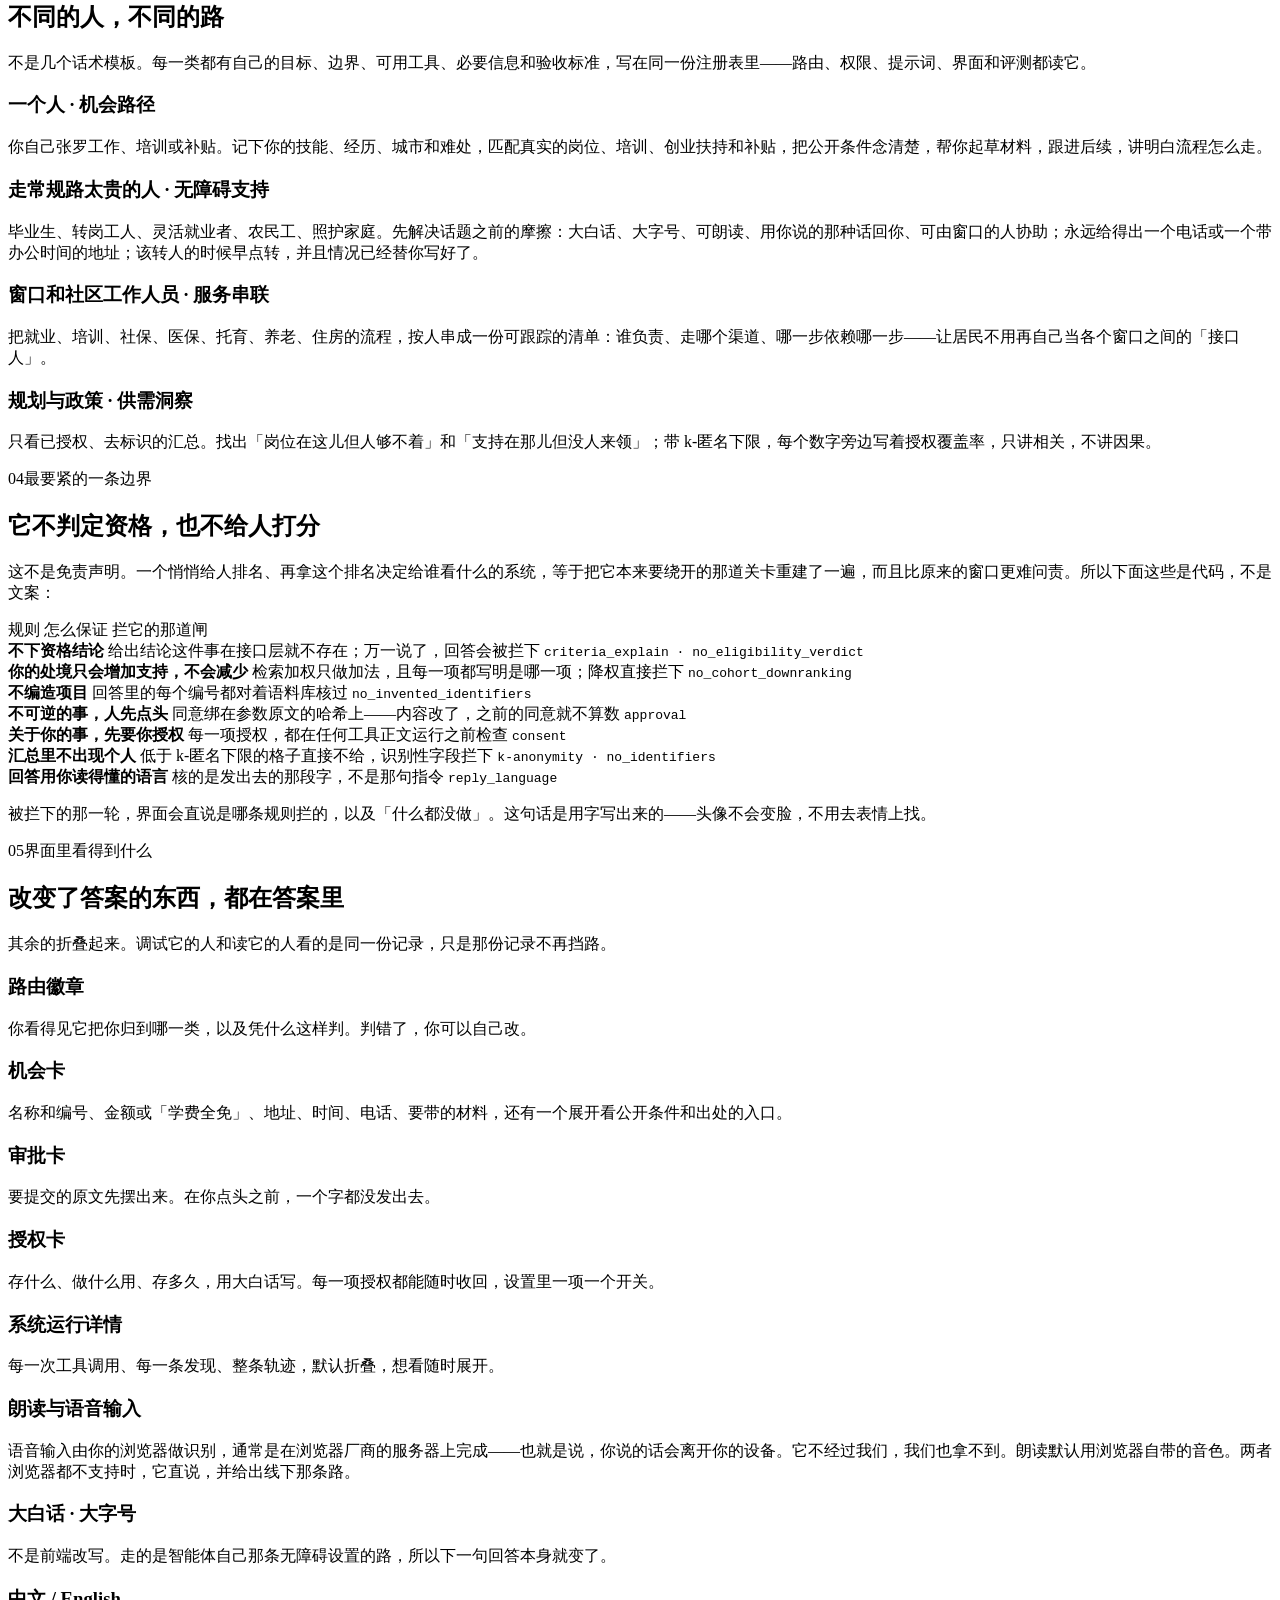
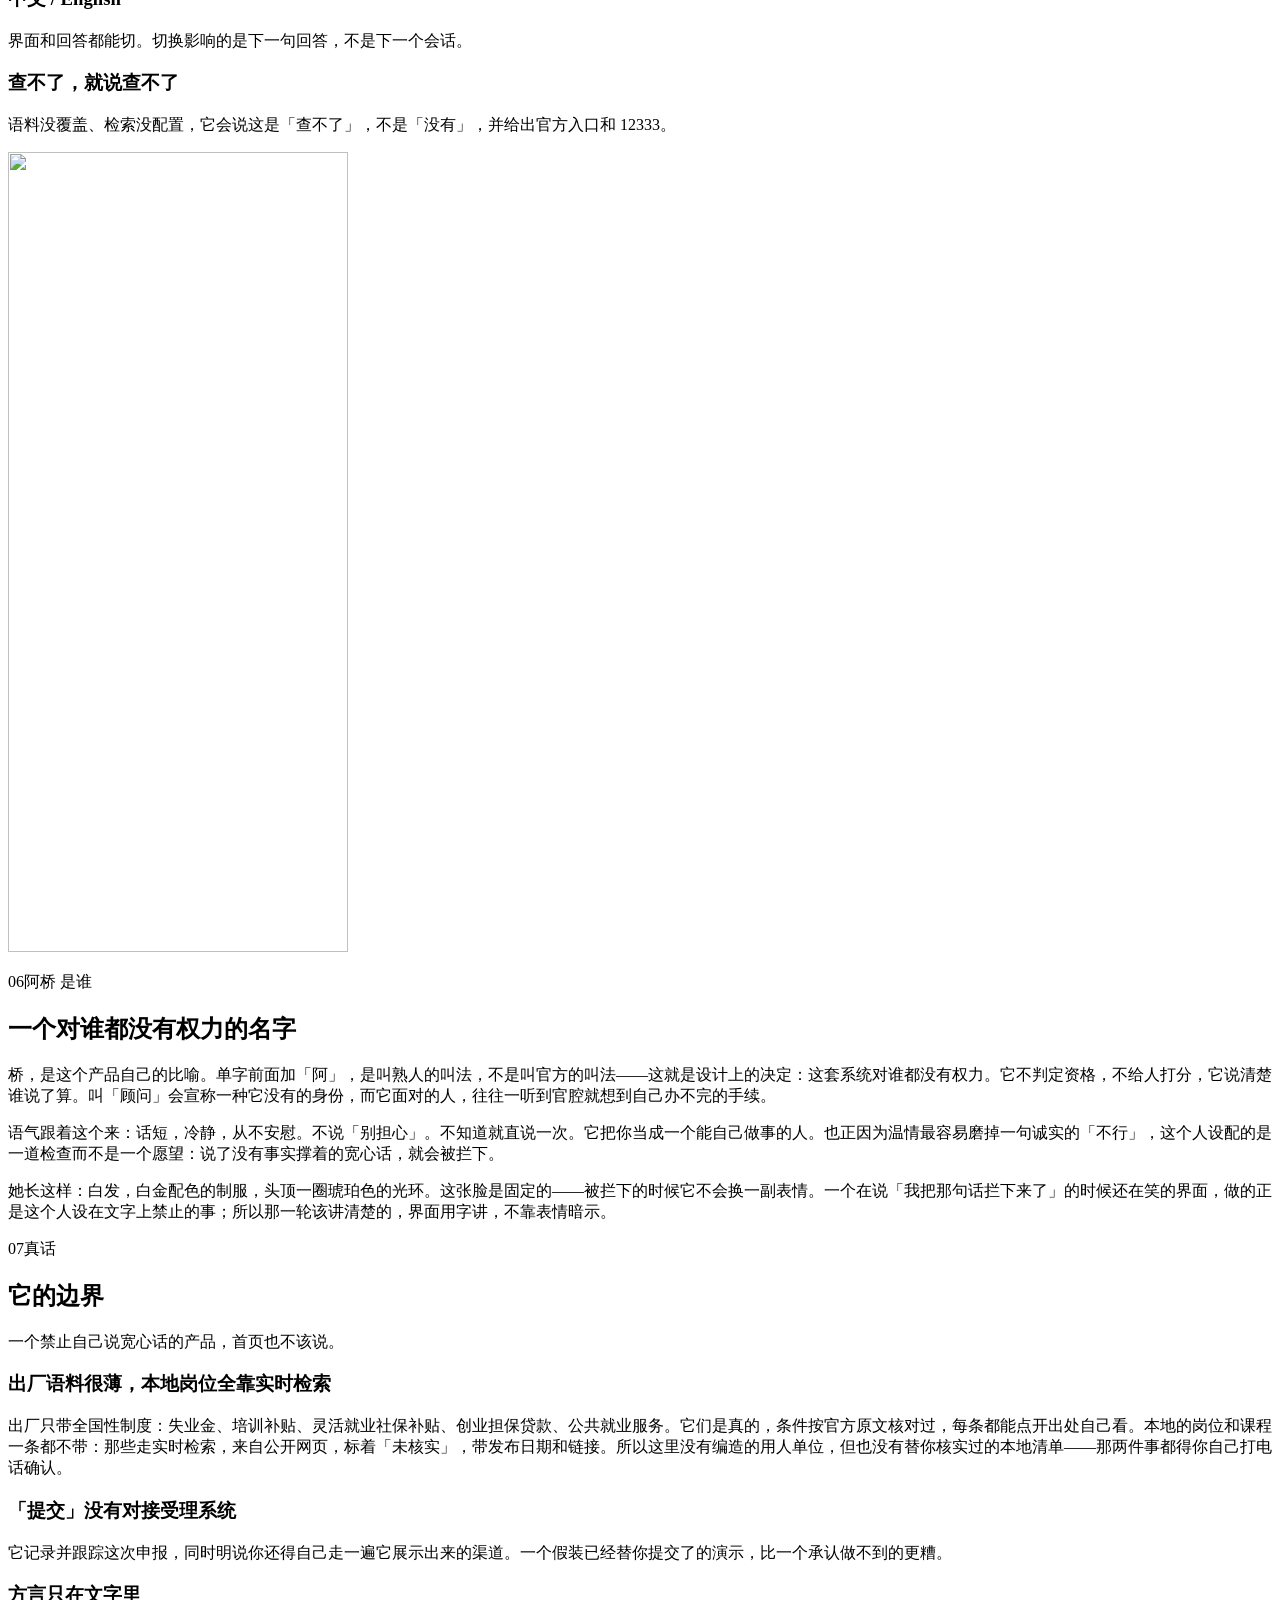
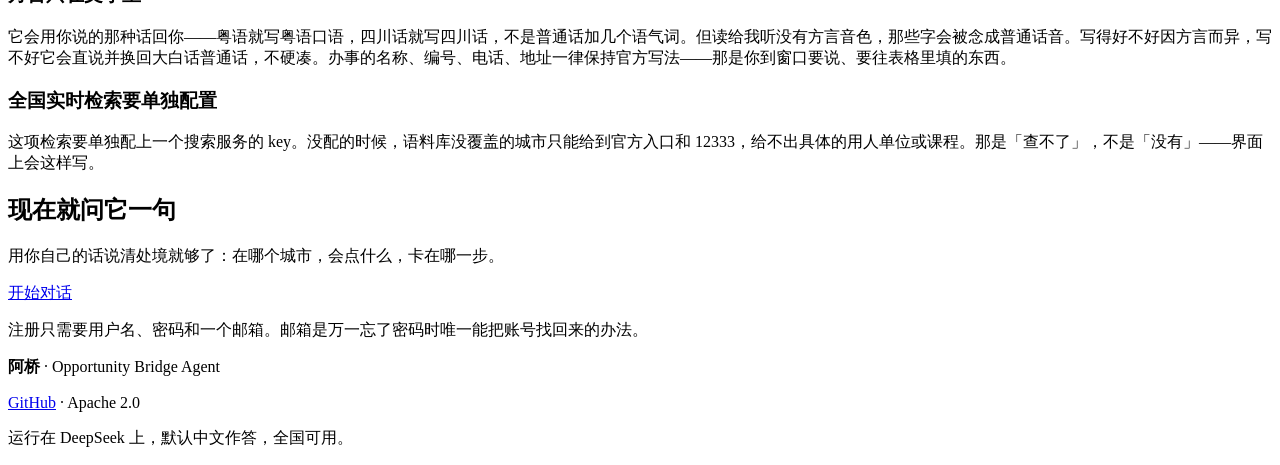
==== commit 4d78b215: "Give 阿桥 a face, and the landing page the whole of her New character art, from one reference sheet, i" ====
--- a/web/static/index.html
+++ b/web/static/index.html
@@ -297,7 +297,7 @@
       </div>
     </div>
 
-    <p class="note reveal" data-i18n="home.bound.note">被拦下的那一轮，界面会直说是哪条规则拦的，以及「什么都没做」。头像那张脸也会跟着把笑收起来。</p>
+    <p class="note reveal" data-i18n="home.bound.note">被拦下的那一轮，界面会直说是哪条规则拦的，以及「什么都没做」。这句话是用字写出来的——头像不会变脸，不用去表情上找。</p>
   </div>
 </section>
 
@@ -328,7 +328,11 @@
 <section class="section band">
   <div class="wrap voice">
     <div class="voice-art reveal">
-      <img src="/mascot.png" alt="" width="260" height="260">
+      <!-- The whole figure, not the head crop the avatar slots use: this is the
+           section that answers "who is 阿桥", and it is the one place on either
+           document with room to show her. Same character sheet as /mascot.png —
+           two crops, one face. See the header of avatar.js. -->
+      <img class="voice-figure" src="/mascot-full.png" alt="" width="340" height="800" decoding="async">
       <span class="voice-mark" id="voiceAvatar" aria-hidden="true"></span>
     </div>
     <div class="voice-text">
@@ -336,7 +340,7 @@
       <h2 class="reveal" data-i18n="home.voice.title">一个对谁都没有权力的名字</h2>
       <p class="reveal" data-i18n="home.voice.p1">桥，是这个产品自己的比喻。单字前面加「阿」，是叫熟人的叫法，不是叫官方的叫法——这就是设计上的决定：这套系统对谁都没有权力。它不判定资格，不给人打分，它说清楚谁说了算。叫「顾问」会宣称一种它没有的身份，而它面对的人，往往一听到官腔就想到自己办不完的手续。</p>
       <p class="reveal" data-i18n="home.voice.p2">语气跟着这个来：话短，冷静，从不安慰。不说「别担心」。不知道就直说一次。它把你当成一个能自己做事的人。也正因为温情最容易磨掉一句诚实的「不行」，这个人设配的是一道检查而不是一个愿望：说了没有事实撑着的宽心话，就会被拦下。</p>
-      <p class="reveal" data-i18n="home.voice.p3">头像是一座读起来像脸的桥：桥面上两盏灯是眼睛，下面的拱是嘴。四种表情，真正重要的是那张严肃的脸——被拦下或被拒绝的时候，拱会拉平。一个在说「我把那句话拦下来了」的时候还在笑的界面，正是这个人设在文字上禁止的事。</p>
+      <p class="reveal" data-i18n="home.voice.p3">她长这样：白发，白金配色的制服，头顶一圈琥珀色的光环。这张脸是固定的——被拦下的时候它不会换一副表情。一个在说「我把那句话拦下来了」的时候还在笑的界面，做的正是这个人设在文字上禁止的事；所以那一轮该讲清楚的，界面用字讲，不靠表情暗示。</p>
     </div>
   </div>
 </section>
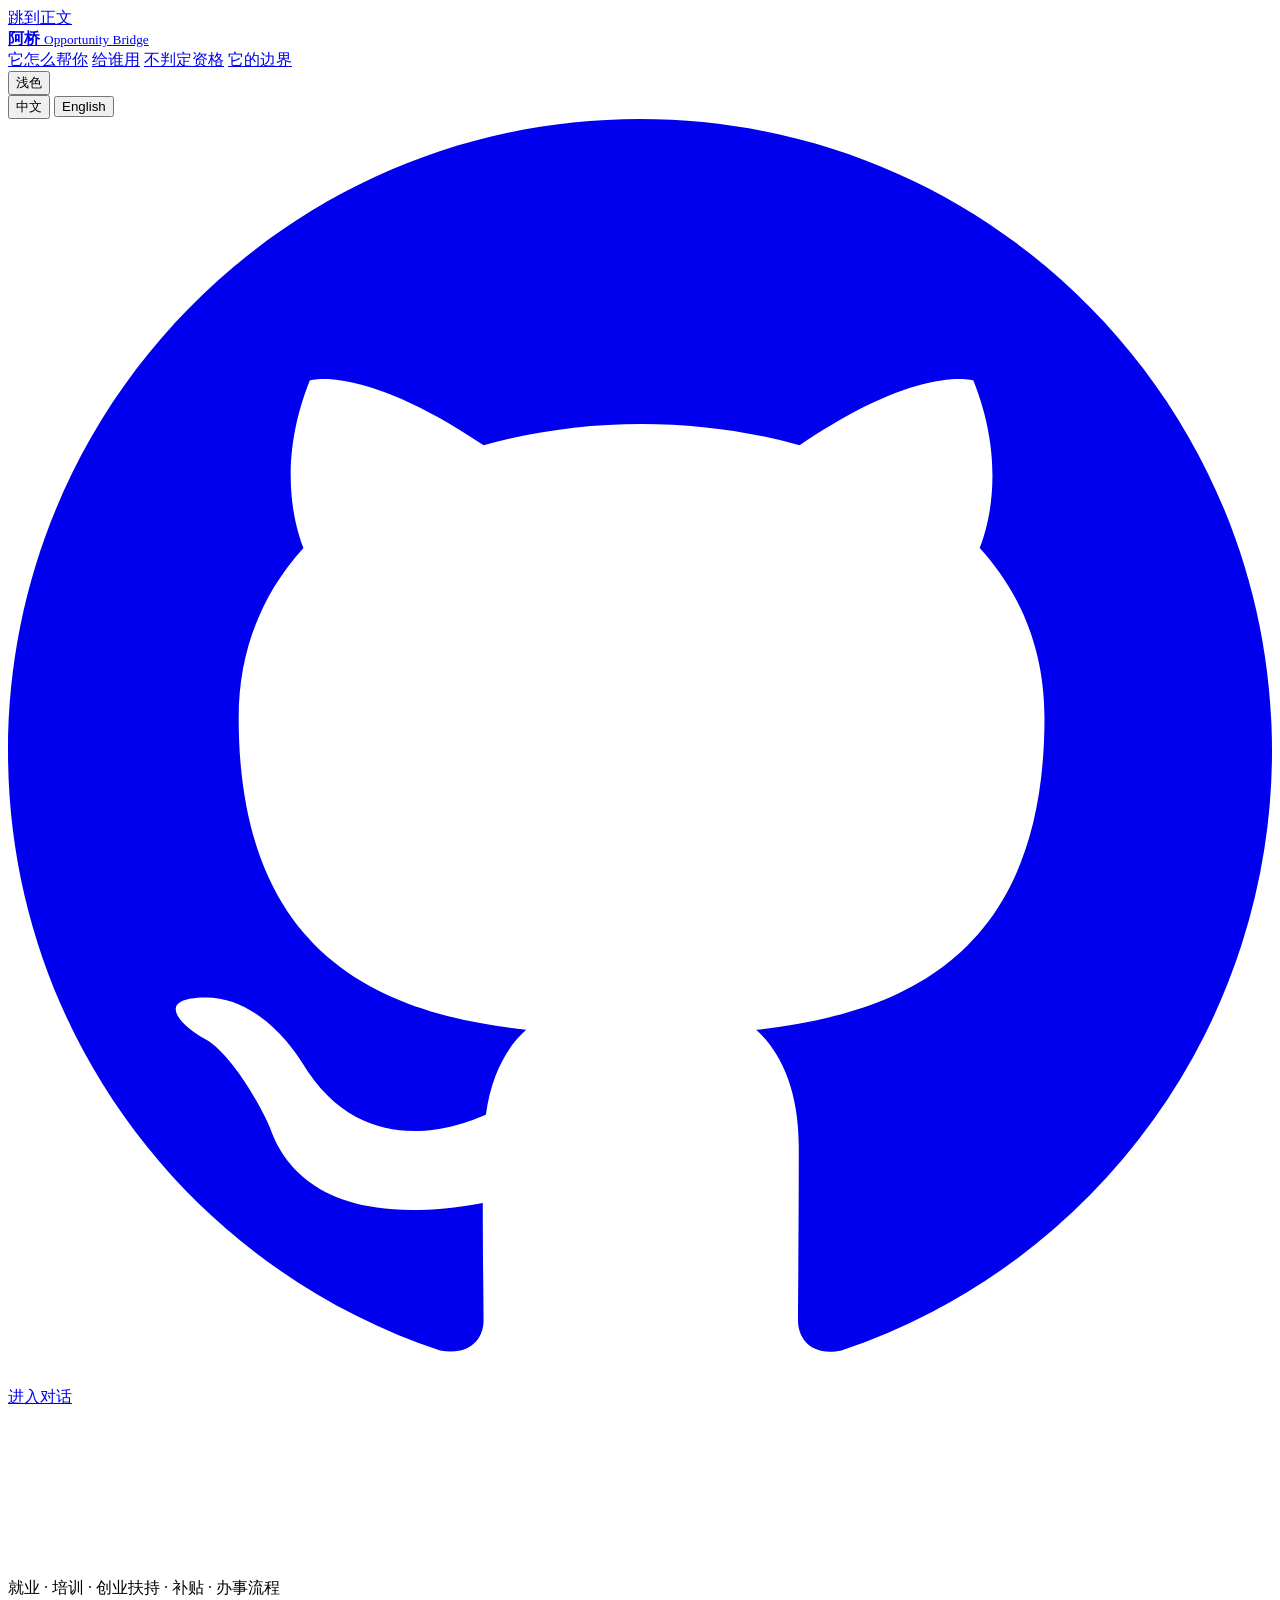
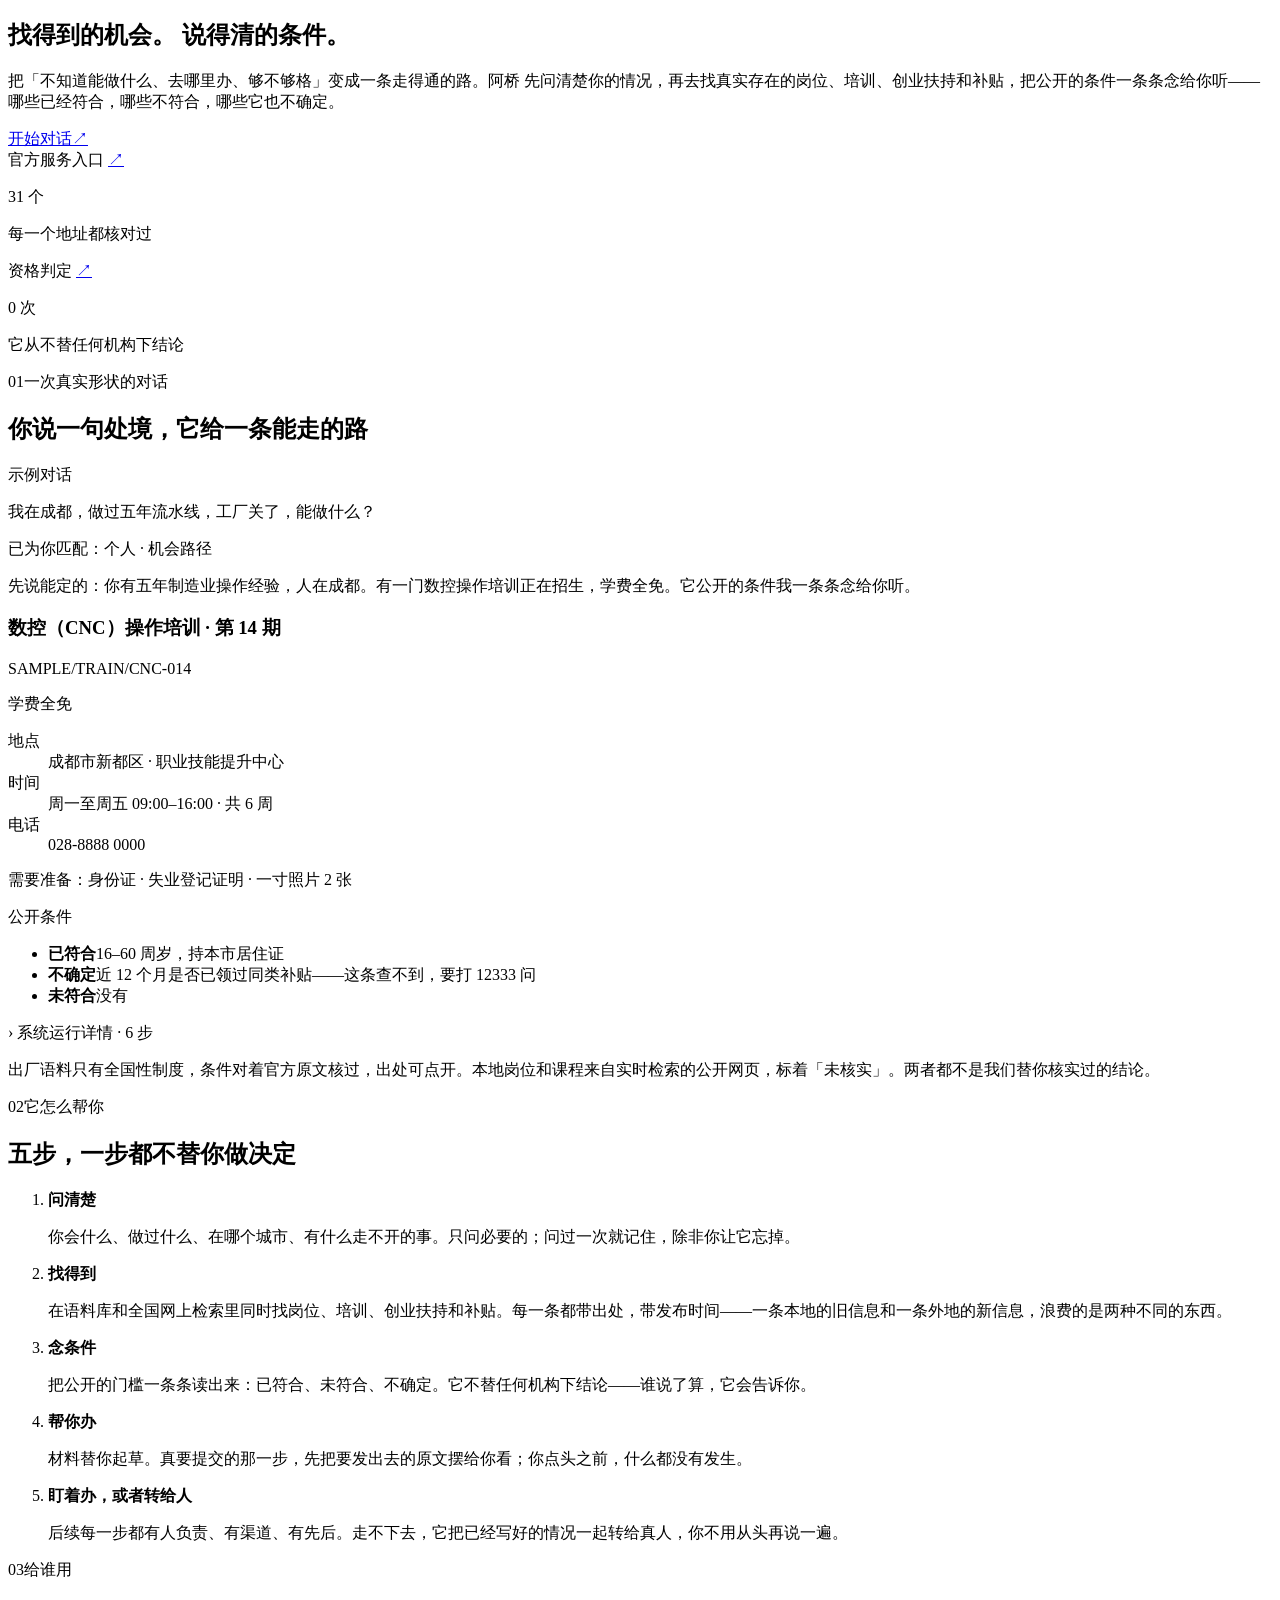
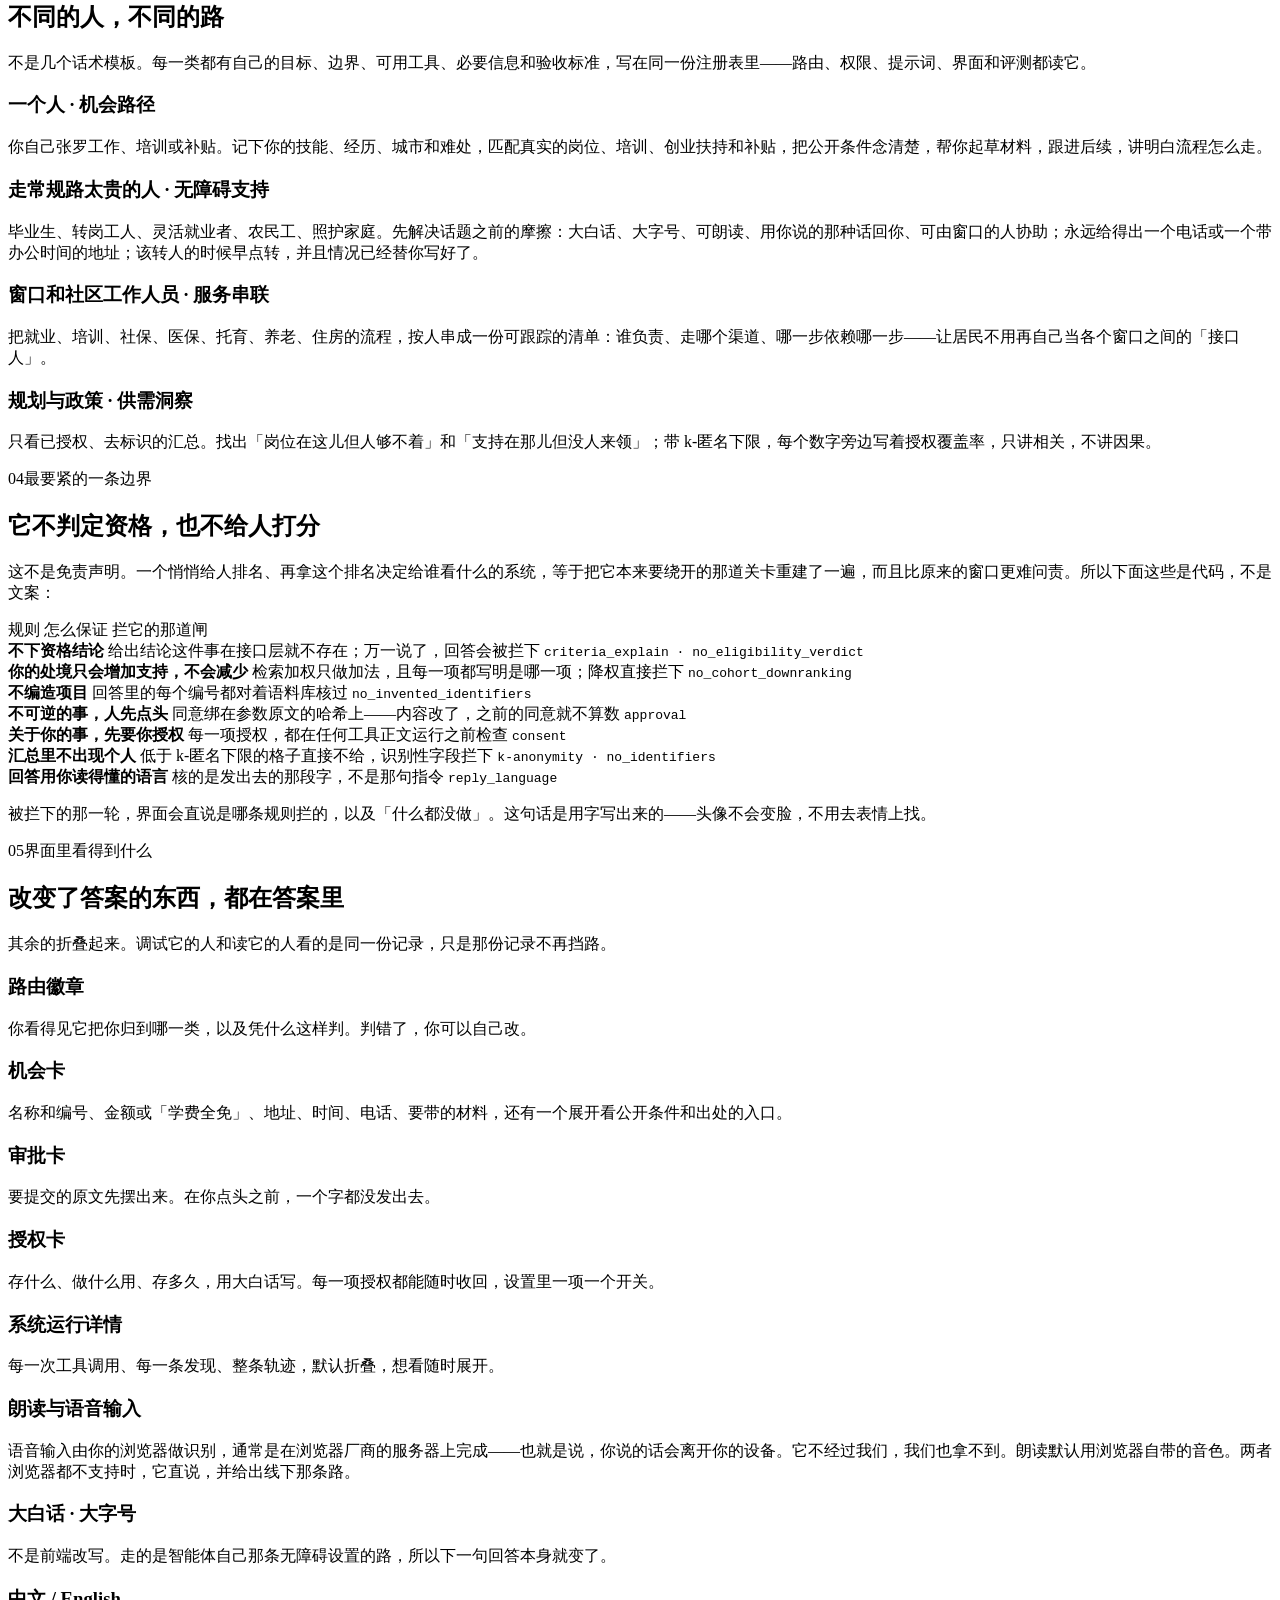
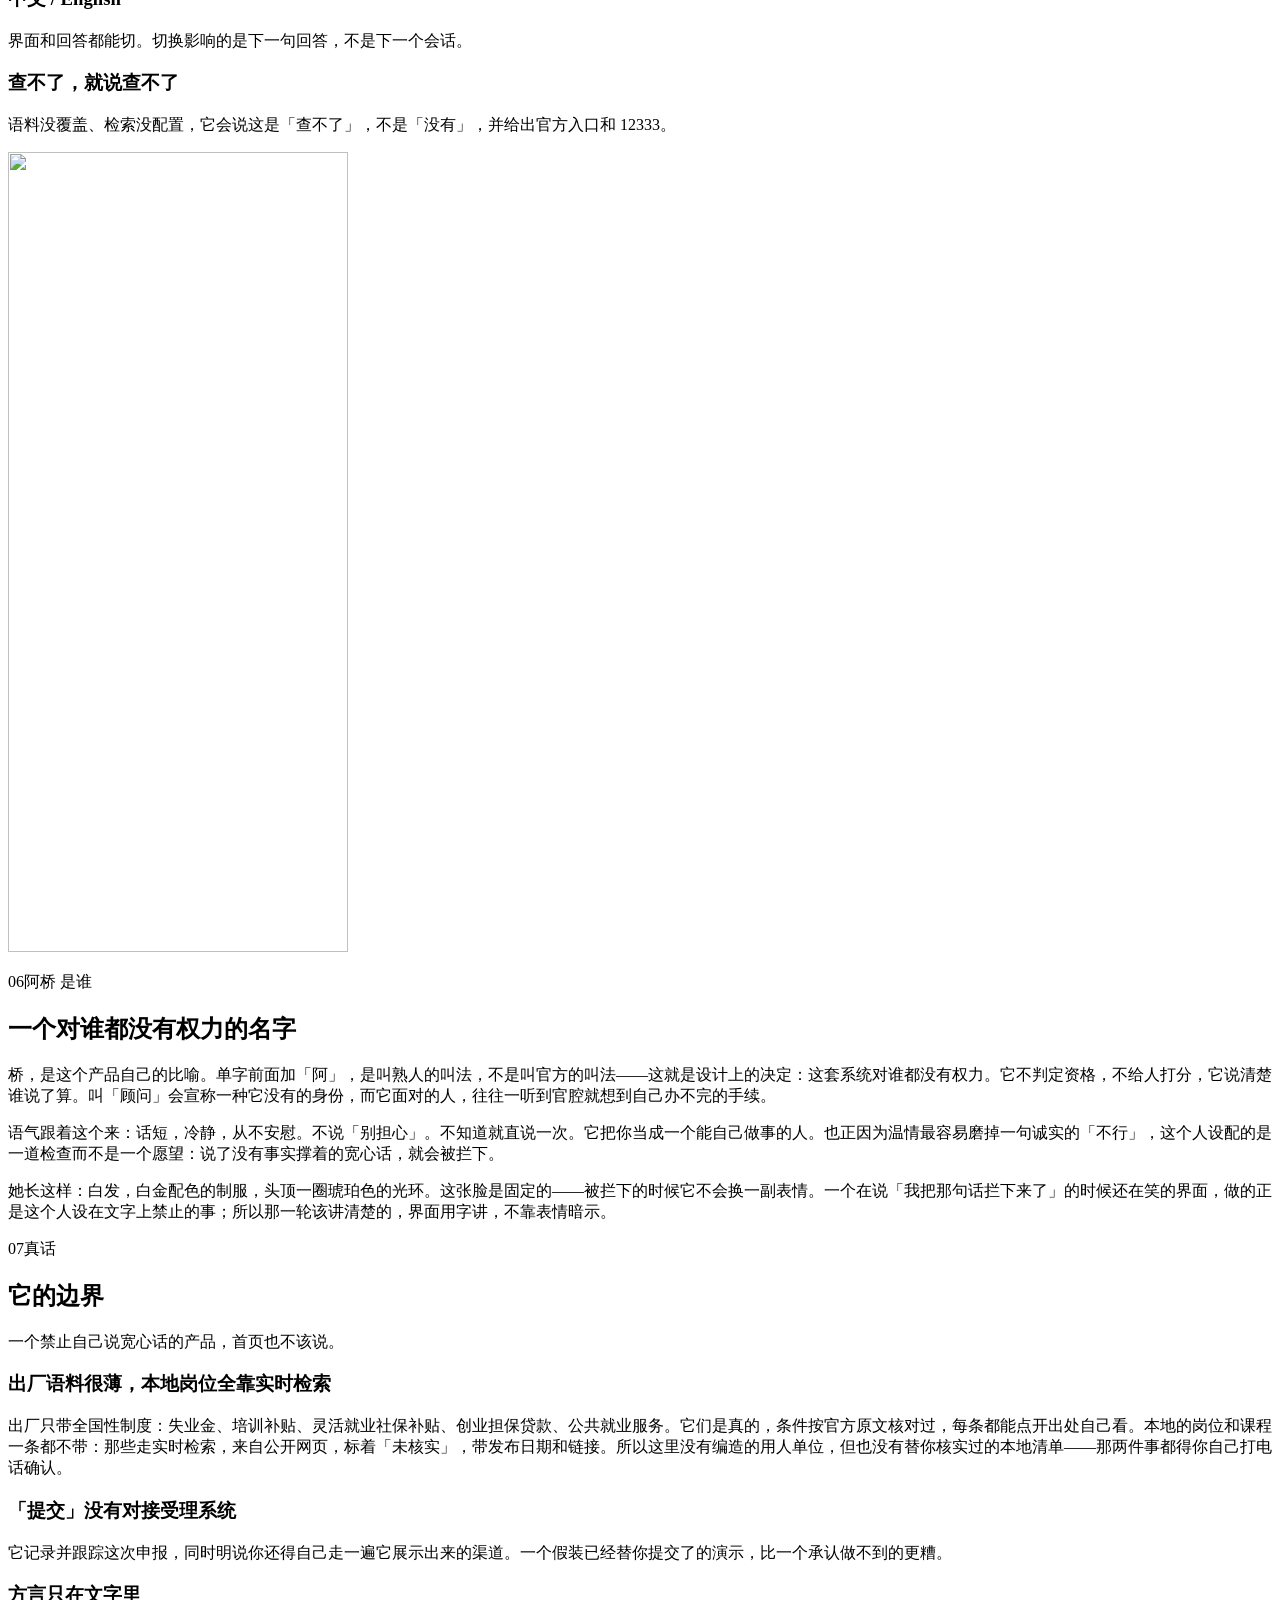
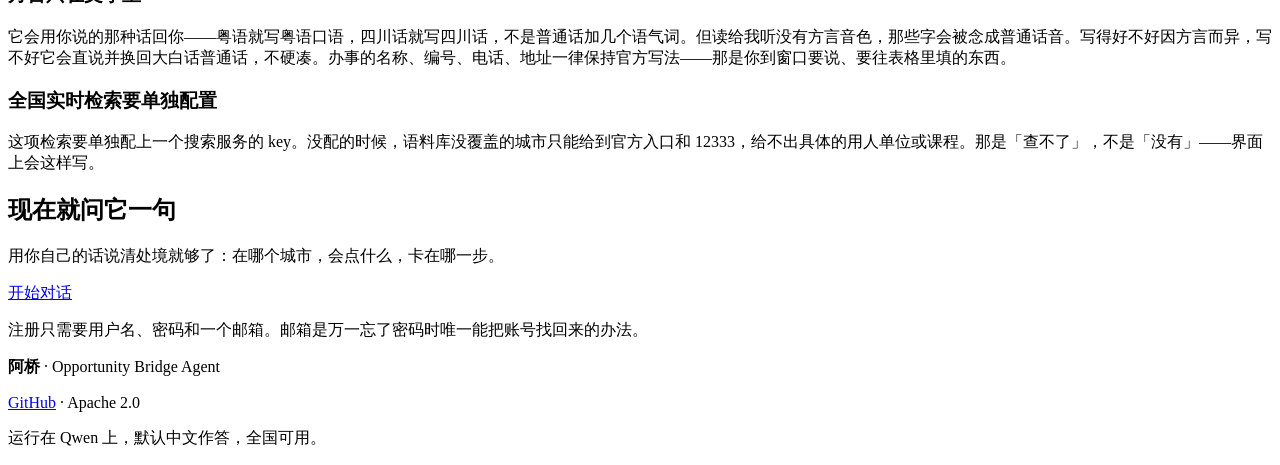
==== commit ff28be0a: "Answer on Qwen: one provider, and a startup check for the ids it replaces The model boundary now has" ====
--- a/web/static/index.html
+++ b/web/static/index.html
@@ -386,7 +386,7 @@
       <span aria-hidden="true">·</span>
       <span data-i18n="home.foot.licence">Apache 2.0</span>
     </p>
-    <p class="foot-note" data-i18n="home.foot.note">运行在 DeepSeek 上，默认中文作答，全国可用。</p>
+    <p class="foot-note" data-i18n="home.foot.note">运行在 Qwen 上，默认中文作答，全国可用。</p>
   </div>
 </footer>
 
